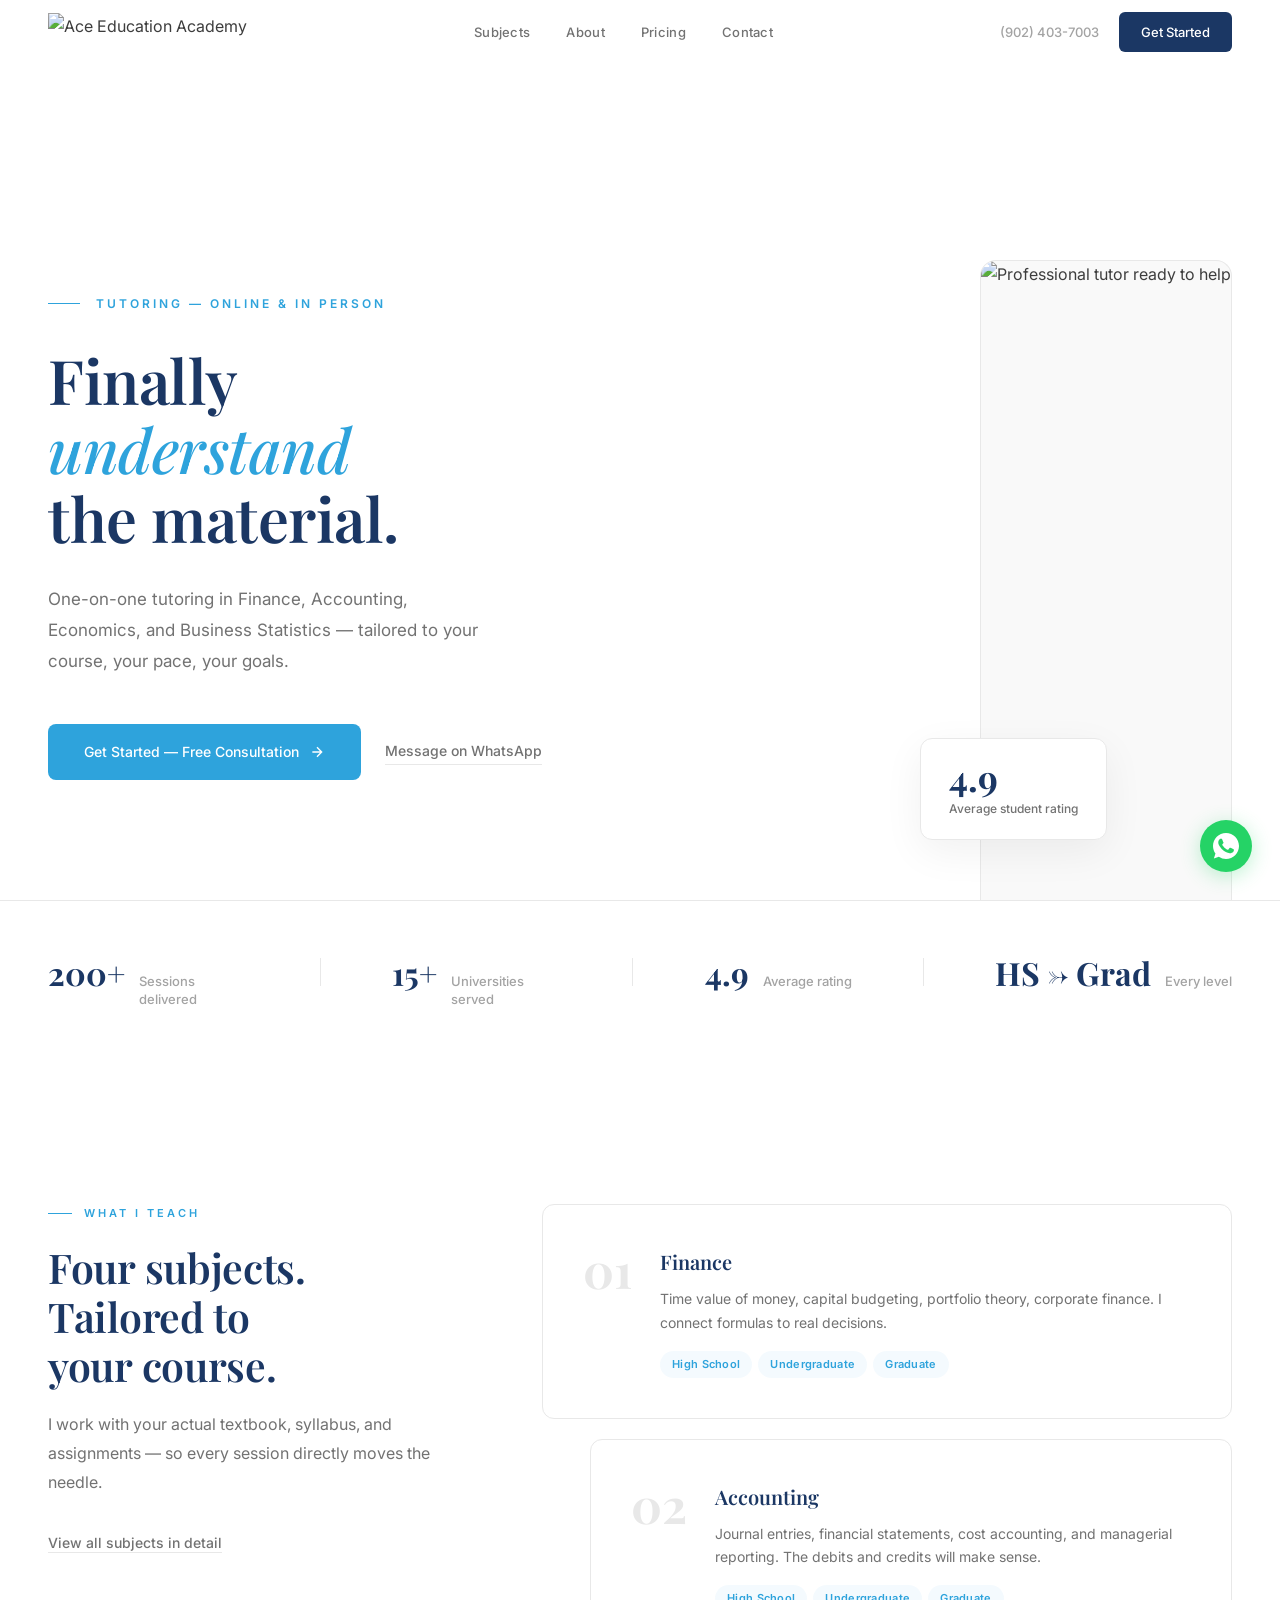
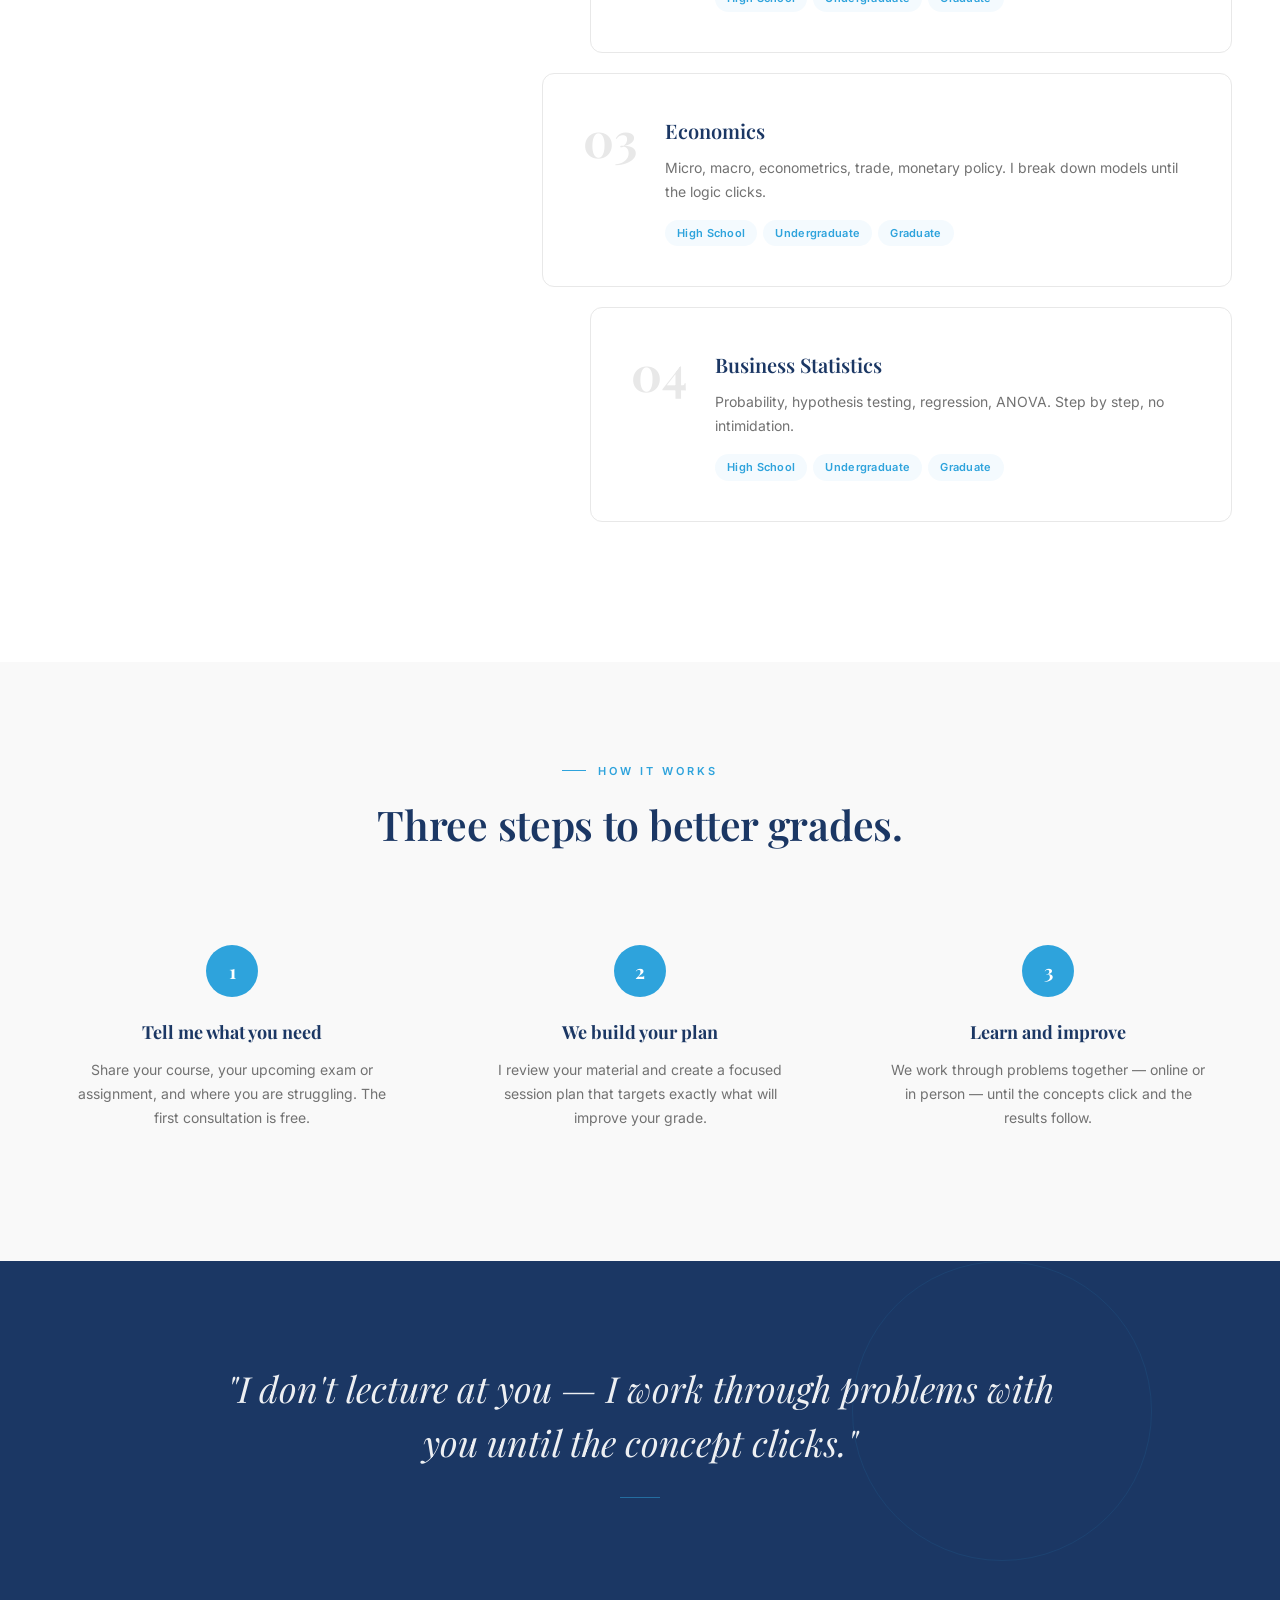
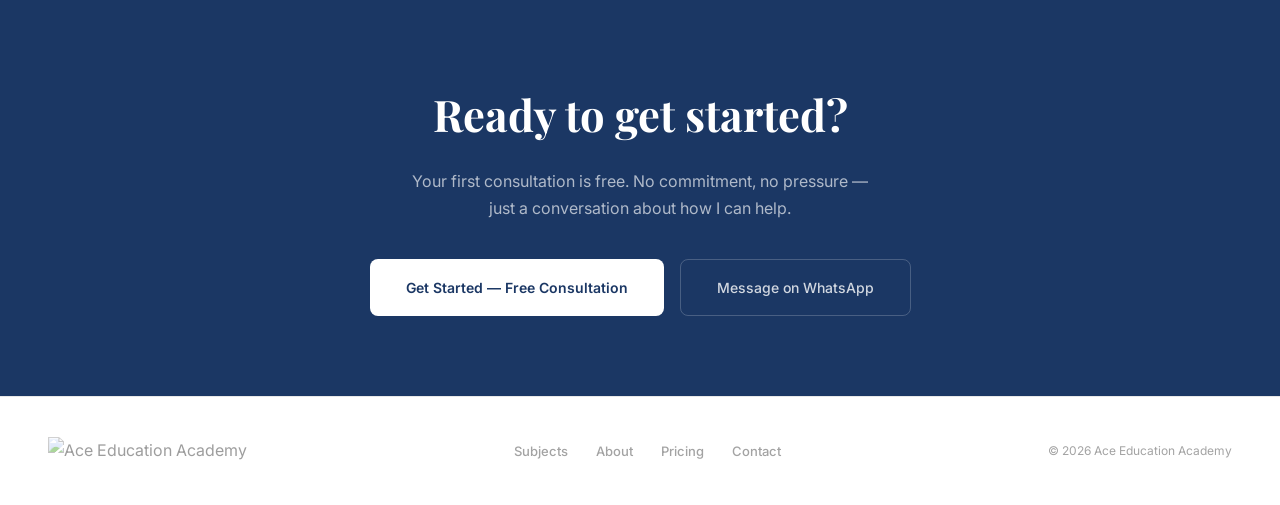
==== index.html @ 37a4eb65 "Create index.html" ====
<!DOCTYPE html>
<html lang="en">
<head>
    <meta charset="UTF-8">
    <meta name="viewport" content="width=device-width, initial-scale=1.0">
    <title>Ace Education Academy — Personalized Tutoring in Finance, Accounting, Economics &amp; Statistics</title>
    <meta name="description" content="One-on-one tutoring in Finance, Accounting, Economics, and Business Statistics. High school to graduate level. Online or in person. Flexible scheduling, real results.">
    <link rel="preconnect" href="https://fonts.googleapis.com">
    <link rel="preconnect" href="https://fonts.gstatic.com" crossorigin>
    <link href="https://fonts.googleapis.com/css2?family=Playfair+Display:ital,wght@0,400;0,500;0,600;0,700;1,400;1,500&family=Inter:opsz,wght@14..32,300;14..32,400;14..32,500;14..32,600&display=swap" rel="stylesheet">
    <link rel="stylesheet" href="style.css">
</head>
<body>

<!-- NAV -->
<nav class="nav" id="nav">
    <div class="nav-in">
        <a href="index.html"><img src="https://res.cloudinary.com/dsh3tzujw/image/upload/v1774471866/WhatsApp_Image_2026-03-25_at_9.10.03_PM_xwjxak.png" alt="Ace Education Academy" class="nav-logo"></a>
        <ul class="nav-mid">
            <li><a href="subjects.html">Subjects</a></li>
            <li><a href="about.html">About</a></li>
            <li><a href="pricing.html">Pricing</a></li>
            <li><a href="contact.html">Contact</a></li>
        </ul>
        <div class="nav-r">
            <a href="tel:+19024037003" class="nav-tel">(902) 403-7003</a>
            <a href="pricing.html#booking" class="nav-btn">Get Started</a>
            <button class="ham" id="ham" aria-label="Menu"><span></span><span></span><span></span></button>
        </div>
    </div>
    <div class="mob" id="mob">
        <a href="subjects.html" onclick="cm()">Subjects</a>
        <a href="about.html" onclick="cm()">About</a>
        <a href="pricing.html" onclick="cm()">Pricing</a>
        <a href="contact.html" onclick="cm()">Contact</a>
        <a href="pricing.html#booking" onclick="cm()">Get Started — Free Consultation</a>
    </div>
</nav>

<!-- HERO -->
<section class="hero">
    <div class="hero-content">
        <div class="hero-label rv">Tutoring — Online &amp; In Person</div>
        <h1 class="rv rv-d1">Finally<br><em>understand</em><br>the material.</h1>
        <p class="hero-body rv rv-d2">One-on-one tutoring in Finance, Accounting, Economics, and Business Statistics — tailored to your course, your pace, your goals.</p>
        <div class="hero-actions rv rv-d3">
            <a href="pricing.html#booking" class="cta">
                Get Started — Free Consultation
                <svg viewBox="0 0 24 24" fill="none" stroke="currentColor" stroke-width="2"><path d="M5 12h14M12 5l7 7-7 7"/></svg>
            </a>
            <a href="https://wa.me/19024037003?text=Hi%2C%20I%27m%20interested%20in%20tutoring." target="_blank" rel="noopener" class="link-subtle">Message on WhatsApp</a>
        </div>
    </div>
    <div class="hero-photo rv rv-d2">
        <img src="https://images.pexels.com/photos/3769021/pexels-photo-3769021.jpeg?auto=compress&cs=tinysrgb&w=1200" alt="Professional tutor ready to help" class="hero-img">
        <div class="hero-float">
            <div class="hero-float-num">4.9</div>
            <div class="hero-float-text">Average student rating</div>
        </div>
    </div>
</section>

<!-- TRUST -->
<div class="trust">
    <div class="trust-item rv"><div class="trust-n">200+</div><div class="trust-t">Sessions delivered</div></div>
    <div class="trust-div"></div>
    <div class="trust-item rv rv-d1"><div class="trust-n">15+</div><div class="trust-t">Universities served</div></div>
    <div class="trust-div"></div>
    <div class="trust-item rv rv-d2"><div class="trust-n">4.9</div><div class="trust-t">Average rating</div></div>
    <div class="trust-div"></div>
    <div class="trust-item rv rv-d3"><div class="trust-n">HS → Grad</div><div class="trust-t">Every level</div></div>
</div>

<!-- SUBJECTS OVERVIEW -->
<section class="subjects-home" id="subjects">
    <div class="subjects-intro">
        <div class="section-label rv">What I Teach</div>
        <h2 class="section-heading rv rv-d1">Four subjects.<br>Tailored to<br>your course.</h2>
        <p class="section-body rv rv-d2">I work with your actual textbook, syllabus, and assignments — so every session directly moves the needle.</p>
        <div style="margin-top:32px" class="rv rv-d3">
            <a href="subjects.html" class="link-subtle">View all subjects in detail</a>
        </div>
    </div>
    <div class="subjects-cards">
        <div class="scard rv">
            <div class="scard-num">01</div>
            <div>
                <h3>Finance</h3>
                <p>Time value of money, capital budgeting, portfolio theory, corporate finance. I connect formulas to real decisions.</p>
                <div class="tags"><span class="tag">High School</span><span class="tag">Undergraduate</span><span class="tag">Graduate</span></div>
            </div>
        </div>
        <div class="scard rv">
            <div class="scard-num">02</div>
            <div>
                <h3>Accounting</h3>
                <p>Journal entries, financial statements, cost accounting, and managerial reporting. The debits and credits will make sense.</p>
                <div class="tags"><span class="tag">High School</span><span class="tag">Undergraduate</span><span class="tag">Graduate</span></div>
            </div>
        </div>
        <div class="scard rv">
            <div class="scard-num">03</div>
            <div>
                <h3>Economics</h3>
                <p>Micro, macro, econometrics, trade, monetary policy. I break down models until the logic clicks.</p>
                <div class="tags"><span class="tag">High School</span><span class="tag">Undergraduate</span><span class="tag">Graduate</span></div>
            </div>
        </div>
        <div class="scard rv">
            <div class="scard-num">04</div>
            <div>
                <h3>Business Statistics</h3>
                <p>Probability, hypothesis testing, regression, ANOVA. Step by step, no intimidation.</p>
                <div class="tags"><span class="tag">High School</span><span class="tag">Undergraduate</span><span class="tag">Graduate</span></div>
            </div>
        </div>
    </div>
</section>

<!-- HOW IT WORKS -->
<section class="how-it-works">
    <div class="how-inner">
        <div class="how-head">
            <div class="section-label rv" style="justify-content:center">How It Works</div>
            <h2 class="section-heading rv rv-d1" style="text-align:center">Three steps to better grades.</h2>
        </div>
        <div class="steps">
            <div class="step rv">
                <div class="step-num">1</div>
                <h3>Tell me what you need</h3>
                <p>Share your course, your upcoming exam or assignment, and where you are struggling. The first consultation is free.</p>
            </div>
            <div class="step rv rv-d1">
                <div class="step-num">2</div>
                <h3>We build your plan</h3>
                <p>I review your material and create a focused session plan that targets exactly what will improve your grade.</p>
            </div>
            <div class="step rv rv-d2">
                <div class="step-num">3</div>
                <h3>Learn and improve</h3>
                <p>We work through problems together — online or in person — until the concepts click and the results follow.</p>
            </div>
        </div>
    </div>
</section>

<!-- INTERLUDE -->
<section class="interlude">
    <div class="interlude-in rv">
        <blockquote>"I don't lecture at you — I work through problems with you until the concept clicks."</blockquote>
        <div class="interlude-line"></div>
    </div>
</section>

<!-- CTA BAND -->
<section class="cta-band">
    <h2>Ready to get started?</h2>
    <p>Your first consultation is free. No commitment, no pressure — just a conversation about how I can help.</p>
    <div class="cta-band-actions">
        <a href="pricing.html#booking" class="cta-white">Get Started — Free Consultation</a>
        <a href="https://wa.me/19024037003?text=Hi%2C%20I%27m%20interested%20in%20tutoring." target="_blank" rel="noopener" class="cta-ghost">Message on WhatsApp</a>
    </div>
</section>

<!-- FOOTER -->
<footer class="foot">
    <div class="foot-in">
        <a href="index.html"><img src="https://res.cloudinary.com/dsh3tzujw/image/upload/v1774471866/WhatsApp_Image_2026-03-25_at_9.10.03_PM_xwjxak.png" alt="Ace Education Academy" class="foot-logo"></a>
        <nav class="foot-nav">
            <a href="subjects.html">Subjects</a>
            <a href="about.html">About</a>
            <a href="pricing.html">Pricing</a>
            <a href="contact.html">Contact</a>
        </nav>
        <div class="foot-c">&copy; 2026 Ace Education Academy</div>
    </div>
</footer>

<!-- WA FLOAT -->
<a href="https://wa.me/19024037003?text=Hi%2C%20I%27m%20interested%20in%20tutoring." target="_blank" rel="noopener" class="wa" aria-label="WhatsApp"><svg viewBox="0 0 32 32"><path d="M16.004 0h-.008C7.174 0 0 7.176 0 16c0 3.5 1.128 6.744 3.046 9.378L1.054 31.29l6.118-1.958A15.924 15.924 0 0 0 16.004 32C24.826 32 32 24.822 32 16S24.826 0 16.004 0zm9.312 22.594c-.39 1.1-1.932 2.014-3.168 2.28-.846.18-1.95.324-5.67-1.218-4.762-1.974-7.828-6.81-8.066-7.126-.228-.316-1.924-2.562-1.924-4.888s1.218-3.468 1.65-3.942c.432-.474.944-.592 1.258-.592.314 0 .63.002.904.016.29.014.68-.11 1.064.812.39.944 1.336 3.27 1.454 3.506.118.236.196.512.04.828-.158.316-.236.512-.472.79-.236.276-.496.616-.708.826-.236.236-.482.492-.208.966.276.474 1.226 2.022 2.632 3.276 1.81 1.614 3.336 2.114 3.81 2.35.474.236.75.196 1.026-.118.276-.316 1.18-1.374 1.494-1.848.314-.474.63-.394 1.064-.236.432.158 2.758 1.3 3.232 1.536.474.236.788.354.906.552.118.196.118 1.148-.272 2.25z"/></svg></a>

<script>
const nav=document.getElementById('nav');
window.addEventListener('scroll',()=>nav.classList.toggle('scrolled',window.scrollY>20));
const ham=document.getElementById('ham'),mob=document.getElementById('mob');
ham.addEventListener('click',()=>mob.classList.toggle('open'));
function cm(){mob.classList.remove('open')}
const obs=new IntersectionObserver(e=>{e.forEach(x=>{if(x.isIntersecting){x.target.classList.add('vis');obs.unobserve(x.target)}})},{threshold:.12,rootMargin:'0px 0px -32px 0px'});
document.querySelectorAll('.rv').forEach(el=>obs.observe(el));
</script>
</body>
</html>
---- style.css ----
/* ==========================================================================
   ACE EDUCATION ACADEMY — Shared Stylesheet
   ========================================================================== */

/* ---- VARIABLES ---- */
:root {
    --navy: #1B3764;
    --blue: #2EA3DC;
    --blue-hover: #2590C5;
    --blue-10: rgba(46, 163, 220, .1);
    --blue-05: rgba(46, 163, 220, .05);
    --ink: #1a1a1a;
    --text: #3d3d3d;
    --muted: #727272;
    --faint: #a3a3a3;
    --line: #e8e8e8;
    --sand: #f9f9f9;
    --white: #ffffff;
    --serif: 'Playfair Display', Georgia, serif;
    --sans: 'Inter', -apple-system, BlinkMacSystemFont, sans-serif;
    --ease: cubic-bezier(.22, .61, .36, 1);
    --radius: 12px;
}

/* ---- RESET ---- */
*, *::before, *::after { margin: 0; padding: 0; box-sizing: border-box; }
html { scroll-behavior: smooth; -webkit-font-smoothing: antialiased; }
body {
    font-family: var(--sans);
    font-size: 16px;
    line-height: 1.7;
    color: var(--text);
    background: var(--white);
    overflow-x: hidden;
}
img { max-width: 100%; display: block; }
a { color: inherit; text-decoration: none; }
ul, ol { list-style: none; }

/* ---- REVEAL ANIMATION ---- */
.rv { opacity: 0; transform: translateY(28px); transition: opacity .8s var(--ease), transform .8s var(--ease); }
.rv.vis { opacity: 1; transform: none; }
.rv-d1 { transition-delay: .12s; }
.rv-d2 { transition-delay: .24s; }
.rv-d3 { transition-delay: .36s; }

/* ---- SHARED TYPOGRAPHY ---- */
.section-label {
    font-size: 11px;
    font-weight: 600;
    letter-spacing: 3px;
    text-transform: uppercase;
    color: var(--blue);
    margin-bottom: 20px;
    display: flex;
    align-items: center;
    gap: 12px;
}
.section-label::before {
    content: '';
    width: 24px;
    height: 1px;
    background: var(--blue);
}
.section-heading {
    font-family: var(--serif);
    font-size: clamp(28px, 3.2vw, 44px);
    font-weight: 600;
    line-height: 1.2;
    color: var(--navy);
    margin-bottom: 20px;
    letter-spacing: -.3px;
}
.section-body {
    font-size: 16px;
    color: var(--muted);
    line-height: 1.8;
}
.container {
    max-width: 1320px;
    margin: 0 auto;
    padding: 0 48px;
}

/* ---- BUTTONS ---- */
.cta {
    display: inline-flex;
    align-items: center;
    gap: 10px;
    padding: 16px 36px;
    background: var(--blue);
    color: #fff;
    font-size: 14px;
    font-weight: 500;
    font-family: var(--sans);
    border-radius: 8px;
    border: none;
    cursor: pointer;
    transition: background .2s, transform .15s;
}
.cta:hover { background: var(--blue-hover); transform: translateY(-1px); }
.cta svg { width: 16px; height: 16px; transition: transform .2s; }
.cta:hover svg { transform: translateX(3px); }

.cta-outline {
    display: inline-flex;
    align-items: center;
    gap: 10px;
    padding: 16px 36px;
    background: transparent;
    color: var(--navy);
    font-size: 14px;
    font-weight: 500;
    font-family: var(--sans);
    border-radius: 8px;
    border: 1.5px solid var(--navy);
    cursor: pointer;
    transition: background .2s, color .2s;
}
.cta-outline:hover { background: var(--navy); color: #fff; }

.link-subtle {
    font-size: 14px;
    font-weight: 500;
    color: var(--muted);
    position: relative;
    padding-bottom: 2px;
}
.link-subtle::after {
    content: '';
    position: absolute;
    bottom: 0;
    left: 0;
    width: 100%;
    height: 1px;
    background: var(--line);
    transition: background .2s;
}
.link-subtle:hover { color: var(--navy); }
.link-subtle:hover::after { background: var(--navy); }

/* ==========================================================================
   NAVIGATION
   ========================================================================== */
.nav {
    position: fixed;
    top: 0;
    left: 0;
    right: 0;
    z-index: 100;
    background: rgba(255, 255, 255, .95);
    backdrop-filter: blur(20px);
    -webkit-backdrop-filter: blur(20px);
    transition: box-shadow .3s;
}
.nav.scrolled { box-shadow: 0 1px 0 var(--line); }
.nav-in {
    max-width: 1320px;
    margin: 0 auto;
    padding: 0 48px;
    display: flex;
    align-items: center;
    justify-content: space-between;
    height: 64px;
}
.nav-logo { height: 38px; width: auto; }
.nav-mid { display: flex; gap: 36px; list-style: none; }
.nav-mid a {
    font-size: 13px;
    font-weight: 500;
    color: var(--muted);
    letter-spacing: .3px;
    transition: color .2s;
}
.nav-mid a:hover, .nav-mid a.active { color: var(--ink); }
.nav-r { display: flex; align-items: center; gap: 20px; }
.nav-tel { font-size: 13px; color: var(--faint); font-weight: 500; }
.nav-tel:hover { color: var(--text); }
.nav-btn {
    font-size: 13px;
    font-weight: 500;
    padding: 9px 22px;
    background: var(--navy);
    color: #fff;
    border-radius: 6px;
    transition: background .2s;
}
.nav-btn:hover { background: #142B4F; }
.ham { display: none; cursor: pointer; padding: 4px; background: none; border: none; }
.ham span {
    display: block;
    width: 20px;
    height: 1.5px;
    background: var(--navy);
    margin: 5px 0;
    transition: .3s;
}
.mob {
    display: none;
    position: fixed;
    top: 64px;
    left: 0;
    right: 0;
    background: var(--white);
    padding: 28px 48px;
    border-bottom: 1px solid var(--line);
    z-index: 99;
}
.mob.open { display: block; }
.mob a {
    display: block;
    padding: 14px 0;
    font-size: 15px;
    font-weight: 500;
    color: var(--muted);
    border-bottom: 1px solid var(--line);
}
.mob a:last-child { border: none; }

/* ==========================================================================
   HERO (index.html)
   ========================================================================== */
.hero {
    max-width: 1320px;
    margin: 0 auto;
    padding: 80px 48px 0;
    display: grid;
    grid-template-columns: 1fr minmax(0, 520px);
    gap: 0;
    align-items: end;
    min-height: 100vh;
    position: relative;
}
.hero-content {
    padding: 0 80px 120px 0;
    position: relative;
    z-index: 2;
}
.hero-label {
    font-size: 12px;
    font-weight: 600;
    letter-spacing: 3px;
    text-transform: uppercase;
    color: var(--blue);
    margin-bottom: 32px;
    display: flex;
    align-items: center;
    gap: 16px;
}
.hero-label::before { content: ''; width: 32px; height: 1px; background: var(--blue); }
.hero h1 {
    font-family: var(--serif);
    font-size: clamp(38px, 4.8vw, 64px);
    font-weight: 600;
    line-height: 1.12;
    color: var(--navy);
    margin-bottom: 32px;
    letter-spacing: -.5px;
}
.hero h1 em { font-style: italic; color: var(--blue); font-weight: 500; }
.hero-body {
    font-size: 17px;
    line-height: 1.8;
    color: var(--muted);
    max-width: 440px;
    margin-bottom: 48px;
}
.hero-actions { display: flex; align-items: center; gap: 24px; flex-wrap: wrap; }
.hero-photo { justify-self: end; align-self: end; position: relative; }
.hero-img {
    width: 100%;
    max-width: 520px;
    height: 640px;
    border-radius: 16px 16px 0 0;
    object-fit: cover;
    object-position: center top;
    background: var(--sand);
    border: 1px solid var(--line);
    border-bottom: none;
}
.hero-float {
    position: absolute;
    bottom: 60px;
    left: -60px;
    background: var(--white);
    border: 1px solid var(--line);
    border-radius: 12px;
    padding: 20px 28px;
    box-shadow: 0 12px 40px rgba(0, 0, 0, .06);
    z-index: 3;
}
.hero-float-num {
    font-family: var(--serif);
    font-size: 36px;
    font-weight: 700;
    color: var(--navy);
    line-height: 1;
}
.hero-float-text { font-size: 12px; color: var(--muted); font-weight: 500; margin-top: 4px; }

/* ---- TRUST BAND ---- */
.trust {
    max-width: 1320px;
    margin: 0 auto;
    padding: 56px 48px;
    border-top: 1px solid var(--line);
    display: flex;
    justify-content: space-between;
    align-items: baseline;
    flex-wrap: wrap;
    gap: 24px;
}
.trust-item { display: flex; align-items: baseline; gap: 14px; }
.trust-n { font-family: var(--serif); font-size: 32px; font-weight: 700; color: var(--navy); line-height: 1; }
.trust-t { font-size: 13px; color: var(--faint); font-weight: 500; max-width: 110px; line-height: 1.4; }
.trust-div { width: 1px; height: 28px; background: var(--line); }

/* ==========================================================================
   SUBJECT CARDS (used on index + subjects page)
   ========================================================================== */
.scard {
    padding: 40px;
    background: var(--white);
    border: 1px solid var(--line);
    border-radius: var(--radius);
    display: grid;
    grid-template-columns: auto 1fr;
    gap: 28px;
    align-items: start;
    transition: border-color .3s, box-shadow .3s;
}
.scard:hover { border-color: var(--blue); box-shadow: 0 8px 32px rgba(46, 163, 220, .08); }
.scard-num {
    font-family: var(--serif);
    font-size: 48px;
    font-weight: 700;
    color: var(--line);
    line-height: 1;
    transition: color .3s;
}
.scard:hover .scard-num { color: var(--blue-10); }
.scard h3 { font-family: var(--serif); font-size: 20px; font-weight: 600; color: var(--navy); margin-bottom: 8px; }
.scard p { font-size: 14px; color: var(--muted); line-height: 1.7; margin-bottom: 16px; }
.tags { display: flex; flex-wrap: wrap; gap: 6px; }
.tag {
    font-size: 11px;
    font-weight: 600;
    padding: 4px 12px;
    border-radius: 20px;
    background: var(--blue-05);
    color: var(--blue);
    letter-spacing: .3px;
}

/* ---- SUBJECTS GRID (index) ---- */
.subjects-home {
    max-width: 1320px;
    margin: 0 auto;
    padding: 140px 48px;
    display: grid;
    grid-template-columns: .6fr 1fr;
    gap: 80px;
    align-items: start;
}
.subjects-intro { position: sticky; top: 120px; }
.subjects-cards { display: flex; flex-direction: column; gap: 20px; }
.subjects-cards .scard:nth-child(even) { margin-left: 48px; }

/* ---- SUBJECTS PAGE GRID ---- */
.subjects-page {
    max-width: 1320px;
    margin: 0 auto;
    padding: 140px 48px 100px;
}
.subjects-page-head { margin-bottom: 64px; max-width: 600px; }
.subjects-page-grid {
    display: grid;
    grid-template-columns: 1fr 1fr;
    gap: 24px;
}
.scard-full { grid-template-columns: 1fr; }
.scard-full .scard-num { font-size: 60px; margin-bottom: 12px; }
.scard-full .scard-desc { font-size: 15px; line-height: 1.8; margin-bottom: 20px; }
.scard-full .scard-topics {
    margin-top: 16px;
    padding-top: 16px;
    border-top: 1px solid var(--line);
}
.scard-full .scard-topics h4 {
    font-size: 12px;
    font-weight: 600;
    letter-spacing: 1px;
    text-transform: uppercase;
    color: var(--faint);
    margin-bottom: 10px;
}
.scard-full .scard-topics p {
    font-size: 13px;
    color: var(--muted);
    line-height: 1.8;
    margin-bottom: 0;
}

/* ==========================================================================
   HOW IT WORKS (index.html)
   ========================================================================== */
.how-it-works {
    background: var(--sand);
    padding: 100px 0;
}
.how-inner {
    max-width: 1320px;
    margin: 0 auto;
    padding: 0 48px;
}
.how-head { margin-bottom: 64px; text-align: center; }
.steps {
    display: grid;
    grid-template-columns: repeat(3, 1fr);
    gap: 40px;
}
.step { text-align: center; padding: 32px 24px; }
.step-num {
    display: inline-flex;
    align-items: center;
    justify-content: center;
    width: 52px;
    height: 52px;
    background: var(--blue);
    color: var(--white);
    font-family: var(--serif);
    font-size: 1.2rem;
    font-weight: 700;
    border-radius: 50%;
    margin-bottom: 20px;
}
.step h3 { font-family: var(--serif); font-size: 18px; color: var(--navy); margin-bottom: 10px; }
.step p { font-size: 14px; color: var(--muted); line-height: 1.7; }

/* ==========================================================================
   INTERLUDE
   ========================================================================== */
.interlude {
    background: var(--navy);
    padding: 100px 48px;
    position: relative;
    overflow: hidden;
}
.interlude::before {
    content: '';
    position: absolute;
    top: 0;
    right: 10%;
    width: 300px;
    height: 300px;
    border: 1px solid rgba(46, 163, 220, .1);
    border-radius: 50%;
    pointer-events: none;
}
.interlude-in { max-width: 880px; margin: 0 auto; text-align: center; }
.interlude blockquote {
    font-family: var(--serif);
    font-size: clamp(22px, 3vw, 36px);
    font-weight: 400;
    font-style: italic;
    color: #fff;
    line-height: 1.5;
    opacity: .92;
}
.interlude-line { width: 40px; height: 1px; background: var(--blue); margin: 28px auto 0; opacity: .5; }

/* ==========================================================================
   CTA BAND
   ========================================================================== */
.cta-band {
    background: var(--navy);
    padding: 80px 48px;
    text-align: center;
}
.cta-band h2 {
    font-family: var(--serif);
    font-size: clamp(28px, 3.4vw, 44px);
    color: #fff;
    margin-bottom: 16px;
}
.cta-band p {
    font-size: 16px;
    color: rgba(255, 255, 255, .65);
    margin-bottom: 36px;
    max-width: 480px;
    margin-left: auto;
    margin-right: auto;
}
.cta-band-actions { display: flex; gap: 16px; justify-content: center; flex-wrap: wrap; }
.cta-white {
    display: inline-flex;
    align-items: center;
    gap: 10px;
    padding: 16px 36px;
    background: var(--white);
    color: var(--navy);
    font-size: 14px;
    font-weight: 600;
    font-family: var(--sans);
    border-radius: 8px;
    transition: background .2s;
}
.cta-white:hover { background: #f0f0f0; }
.cta-ghost {
    display: inline-flex;
    align-items: center;
    gap: 10px;
    padding: 16px 36px;
    background: transparent;
    color: rgba(255, 255, 255, .8);
    font-size: 14px;
    font-weight: 500;
    font-family: var(--sans);
    border-radius: 8px;
    border: 1px solid rgba(255, 255, 255, .2);
    transition: border-color .2s, color .2s;
}
.cta-ghost:hover { border-color: rgba(255, 255, 255, .5); color: #fff; }

/* ==========================================================================
   ABOUT PAGE
   ========================================================================== */
.about-page {
    max-width: 1320px;
    margin: 0 auto;
    padding: 140px 48px 100px;
    display: grid;
    grid-template-columns: 1.15fr 1fr;
    gap: 80px;
    align-items: start;
}
.about-media { position: relative; }
.about-img {
    width: 100%;
    height: 580px;
    background: var(--sand);
    border: 1px solid var(--line);
    border-radius: var(--radius);
    object-fit: cover;
    position: relative;
    z-index: 2;
}
.about-accent {
    position: absolute;
    bottom: -24px;
    right: -24px;
    width: 180px;
    height: 200px;
    background: var(--blue-05);
    border: 1px solid rgba(46, 163, 220, .12);
    border-radius: 10px;
    z-index: 1;
}
.about-text {
    font-size: 16px;
    color: var(--muted);
    line-height: 1.85;
    margin-bottom: 20px;
}
.about-grid {
    margin-top: 40px;
    display: grid;
    grid-template-columns: 1fr 1fr;
    gap: 14px;
}
.about-hl {
    padding: 20px 22px;
    background: var(--sand);
    border-radius: 8px;
}
.about-hl h4 { font-size: 14px; font-weight: 600; color: var(--navy); margin-bottom: 3px; }
.about-hl p { font-size: 13px; color: var(--muted); line-height: 1.6; }

/* ==========================================================================
   PRICING PAGE
   ========================================================================== */
.pricing-page {
    padding: 140px 48px 100px;
    background: var(--sand);
}
.pricing-in { max-width: 940px; margin: 0 auto; }
.pricing-top {
    display: grid;
    grid-template-columns: 1fr 1fr;
    gap: 60px;
    align-items: end;
    margin-bottom: 64px;
}
.pricing-note { font-size: 15px; color: var(--muted); line-height: 1.75; }
.price-row {
    display: grid;
    grid-template-columns: 1.2fr .7fr 1.8fr;
    gap: 24px;
    padding: 36px 0;
    border-bottom: 1px solid var(--line);
    align-items: baseline;
}
.price-row:first-child { border-top: 2px solid var(--navy); }
.price-name { font-family: var(--serif); font-size: 22px; font-weight: 600; color: var(--navy); }
.price-name small { display: block; font-family: var(--sans); font-size: 13px; font-weight: 400; color: var(--faint); margin-top: 3px; }
.price-amt { font-family: var(--serif); font-size: 34px; font-weight: 700; color: var(--ink); }
.price-amt span { font-size: 14px; font-weight: 400; color: var(--faint); font-family: var(--sans); }
.price-desc { font-size: 14px; color: var(--muted); line-height: 1.7; }
.ref-bar {
    margin-top: 48px;
    padding: 24px 32px;
    background: var(--white);
    border: 1px solid var(--line);
    border-radius: 10px;
    display: flex;
    align-items: center;
    gap: 20px;
}
.ref-icon {
    width: 40px;
    height: 40px;
    background: var(--blue-05);
    border-radius: 50%;
    display: flex;
    align-items: center;
    justify-content: center;
    flex-shrink: 0;
}
.ref-icon svg { width: 18px; height: 18px; color: var(--blue); }
.ref-bar p { font-size: 14px; color: var(--muted); line-height: 1.65; }
.ref-bar strong { color: var(--navy); }

/* ---- BOOKING ---- */
.booking-section { padding: 100px 48px 0; background: var(--white); }
.booking-in { max-width: 1320px; margin: 0 auto; }
.booking-top {
    display: grid;
    grid-template-columns: 1fr 1fr;
    gap: 60px;
    align-items: end;
    margin-bottom: 48px;
}
.booking-strip {
    display: flex;
    gap: 40px;
    flex-wrap: wrap;
    padding: 24px 0;
    border-top: 1px solid var(--line);
    border-bottom: 1px solid var(--line);
    margin-bottom: 40px;
}
.bs-label { font-size: 11px; font-weight: 600; letter-spacing: 1.5px; text-transform: uppercase; color: var(--faint); margin-bottom: 3px; }
.bs-val { font-size: 14px; color: var(--ink); font-weight: 500; }
.booking-cal {
    background: var(--sand);
    border: 1px solid var(--line);
    border-radius: 14px 14px 0 0;
    min-height: 650px;
    overflow: hidden;
}
.cal-ph {
    display: flex;
    flex-direction: column;
    align-items: center;
    justify-content: center;
    height: 650px;
    text-align: center;
    padding: 40px;
}
.cal-ph-ic {
    width: 56px;
    height: 56px;
    background: var(--blue-05);
    border-radius: 50%;
    display: flex;
    align-items: center;
    justify-content: center;
    margin-bottom: 20px;
}
.cal-ph-ic svg { width: 24px; height: 24px; color: var(--blue); }
.cal-ph h4 { font-family: var(--serif); font-size: 20px; color: var(--navy); margin-bottom: 8px; }
.cal-ph p { font-size: 14px; color: var(--faint); max-width: 300px; margin-bottom: 24px; }

/* ==========================================================================
   TESTIMONIALS (used on index + pricing page)
   ========================================================================== */
.testi-section { max-width: 1320px; margin: 0 auto; padding: 140px 48px; }
.testi-head { margin-bottom: 64px; }
.testi-big {
    padding: 64px 72px;
    background: var(--sand);
    border: 1px solid var(--line);
    border-radius: 14px;
    margin-bottom: 24px;
    position: relative;
    overflow: hidden;
}
.testi-big::before {
    content: '\201C';
    font-family: var(--serif);
    font-size: 180px;
    line-height: 1;
    color: var(--blue);
    opacity: .06;
    position: absolute;
    top: 0;
    left: 48px;
    pointer-events: none;
}
.testi-big blockquote {
    font-family: var(--serif);
    font-size: clamp(20px, 2.6vw, 30px);
    font-weight: 400;
    font-style: italic;
    color: var(--navy);
    line-height: 1.55;
    position: relative;
    z-index: 2;
}
.testi-auth { margin-top: 28px; }
.testi-name { font-size: 14px; font-weight: 600; color: var(--ink); }
.testi-det { font-size: 13px; color: var(--faint); margin-top: 2px; }
.testi-row { display: grid; grid-template-columns: 1fr 1fr; gap: 24px; }
.testi-sm {
    padding: 36px 32px;
    background: var(--white);
    border: 1px solid var(--line);
    border-radius: var(--radius);
}
.testi-sm blockquote {
    font-size: 15px;
    font-style: italic;
    color: var(--muted);
    line-height: 1.75;
    margin-bottom: 20px;
}

/* ==========================================================================
   CONTACT PAGE
   ========================================================================== */
.contact-page {
    max-width: 1320px;
    margin: 0 auto;
    padding: 140px 48px 100px;
}
.contact-page-head { margin-bottom: 64px; max-width: 600px; }
.contact-grid {
    display: grid;
    grid-template-columns: repeat(4, 1fr);
    gap: 20px;
    margin-bottom: 80px;
}
.contact-card {
    padding: 36px 28px;
    background: var(--sand);
    border: 1px solid var(--line);
    border-radius: var(--radius);
    text-align: center;
    transition: border-color .3s;
}
.contact-card:hover { border-color: var(--blue); }
.contact-card svg {
    width: 24px;
    height: 24px;
    color: var(--blue);
    margin: 0 auto 16px;
}
.contact-card h4 { font-size: 14px; font-weight: 600; color: var(--navy); margin-bottom: 6px; }
.contact-card p { font-size: 13px; color: var(--muted); line-height: 1.6; }
.contact-card a { color: var(--blue); font-weight: 500; }

/* FAQ */
.faq { max-width: 760px; }
.faq-item {
    padding: 28px 0;
    border-bottom: 1px solid var(--line);
}
.faq-item:first-child { border-top: 2px solid var(--navy); }
.faq-q {
    font-family: var(--serif);
    font-size: 18px;
    font-weight: 600;
    color: var(--navy);
    margin-bottom: 10px;
    cursor: pointer;
}
.faq-a { font-size: 14px; color: var(--muted); line-height: 1.75; }

/* ---- CONTACT INLINE (footer section) ---- */
.contact-inline {
    max-width: 1320px;
    margin: 0 auto;
    padding: 80px 48px;
    display: flex;
    justify-content: space-between;
    align-items: center;
    flex-wrap: wrap;
    gap: 24px;
}
.contact-inline h2 { font-family: var(--serif); font-size: 24px; font-weight: 600; color: var(--navy); }
.contact-pills { display: flex; gap: 10px; flex-wrap: wrap; }
.pill {
    display: inline-flex;
    align-items: center;
    gap: 8px;
    padding: 11px 22px;
    border: 1px solid var(--line);
    border-radius: 40px;
    font-size: 13px;
    font-weight: 500;
    color: var(--muted);
    background: var(--white);
    transition: border-color .2s, color .2s;
}
.pill:hover { border-color: var(--blue); color: var(--navy); }
.pill svg { width: 15px; height: 15px; flex-shrink: 0; }

/* ==========================================================================
   PAGE HEADER (for inner pages)
   ========================================================================== */
.page-header {
    padding: 140px 48px 60px;
    max-width: 1320px;
    margin: 0 auto;
}
.page-header-bg {
    background: var(--sand);
    border-bottom: 1px solid var(--line);
}

/* ==========================================================================
   FOOTER
   ========================================================================== */
.foot { border-top: 1px solid var(--line); padding: 40px 48px; }
.foot-in {
    max-width: 1320px;
    margin: 0 auto;
    display: flex;
    justify-content: space-between;
    align-items: center;
    flex-wrap: wrap;
    gap: 16px;
}
.foot-logo { height: 28px; width: auto; opacity: .5; }
.foot-nav { display: flex; gap: 28px; }
.foot-nav a { font-size: 13px; color: var(--faint); font-weight: 500; transition: color .2s; }
.foot-nav a:hover { color: var(--text); }
.foot-c { font-size: 12px; color: var(--faint); }

/* ---- WHATSAPP FLOAT ---- */
.wa {
    position: fixed;
    bottom: 28px;
    right: 28px;
    width: 52px;
    height: 52px;
    background: #25D366;
    border-radius: 50%;
    display: flex;
    align-items: center;
    justify-content: center;
    box-shadow: 0 4px 20px rgba(37, 211, 102, .3);
    z-index: 90;
    transition: transform .2s;
}
.wa:hover { transform: scale(1.06); }
.wa svg { width: 26px; height: 26px; fill: #fff; }

/* ==========================================================================
   RESPONSIVE
   ========================================================================== */
@media (max-width: 1080px) {
    /* HERO — text first, image second on mobile */
    .hero {
        grid-template-columns: 1fr;
        min-height: auto;
        padding: 100px 32px 0;
    }
    .hero-content {
        order: 1;
        padding: 0 0 48px;
        text-align: center;
    }
    .hero-photo {
        order: 2;
    }
    .hero-label { justify-content: center; }
    .hero-body { margin: 0 auto 40px; }
    .hero-actions { justify-content: center; }
    .hero-img { max-width: 100%; height: 460px; border-radius: 12px; border: 1px solid var(--line); }
    .hero-float { position: relative; bottom: auto; left: auto; margin: -40px auto 0; text-align: center; }

    .subjects-home { grid-template-columns: 1fr; gap: 48px; }
    .subjects-intro { position: static; }
    .subjects-cards .scard:nth-child(even) { margin-left: 0; }

    .about-page { grid-template-columns: 1fr; gap: 48px; }
    .about-img { height: 400px; }
    .about-accent { display: none; }

    .subjects-page-grid { grid-template-columns: 1fr; }

    .pricing-top { grid-template-columns: 1fr; gap: 20px; }
    .price-row { grid-template-columns: 1fr; gap: 8px; }

    .testi-row { grid-template-columns: 1fr; }
    .testi-big { padding: 40px 32px; }

    .booking-top { grid-template-columns: 1fr; gap: 20px; }

    .steps { grid-template-columns: 1fr; gap: 24px; }
    .contact-grid { grid-template-columns: 1fr 1fr; }
}

@media (max-width: 768px) {
    .nav-mid { display: none; }
    .nav-tel { display: none; }
    .ham { display: block; }
    .nav-in, .foot-in { padding: 0 24px; }

    .hero, .subjects-home, .about-page, .testi-section, .contact-inline, .contact-page { padding-left: 24px; padding-right: 24px; }
    .pricing-page, .booking-section { padding-left: 24px; padding-right: 24px; }
    .how-inner { padding: 0 24px; }
    .interlude { padding-left: 24px; padding-right: 24px; }
    .cta-band { padding-left: 24px; padding-right: 24px; }
    .page-header { padding-left: 24px; padding-right: 24px; }

    .trust { padding: 40px 24px; flex-direction: column; gap: 20px; align-items: flex-start; }
    .trust-div { display: none; }

    .about-grid { grid-template-columns: 1fr; }
    .booking-strip { flex-direction: column; gap: 14px; }
    .contact-inline { flex-direction: column; align-items: flex-start; }
    .contact-grid { grid-template-columns: 1fr; }
    .foot { padding: 32px 24px; }
    .foot-in { flex-direction: column; align-items: flex-start; }
}

@media (max-width: 480px) {
    .hero-actions { flex-direction: column; align-items: stretch; }
    .hero-img { height: 340px; }
    .contact-pills { flex-direction: column; }
    .cta-band-actions { flex-direction: column; align-items: center; }
    .ref-bar { flex-direction: column; text-align: center; }
}
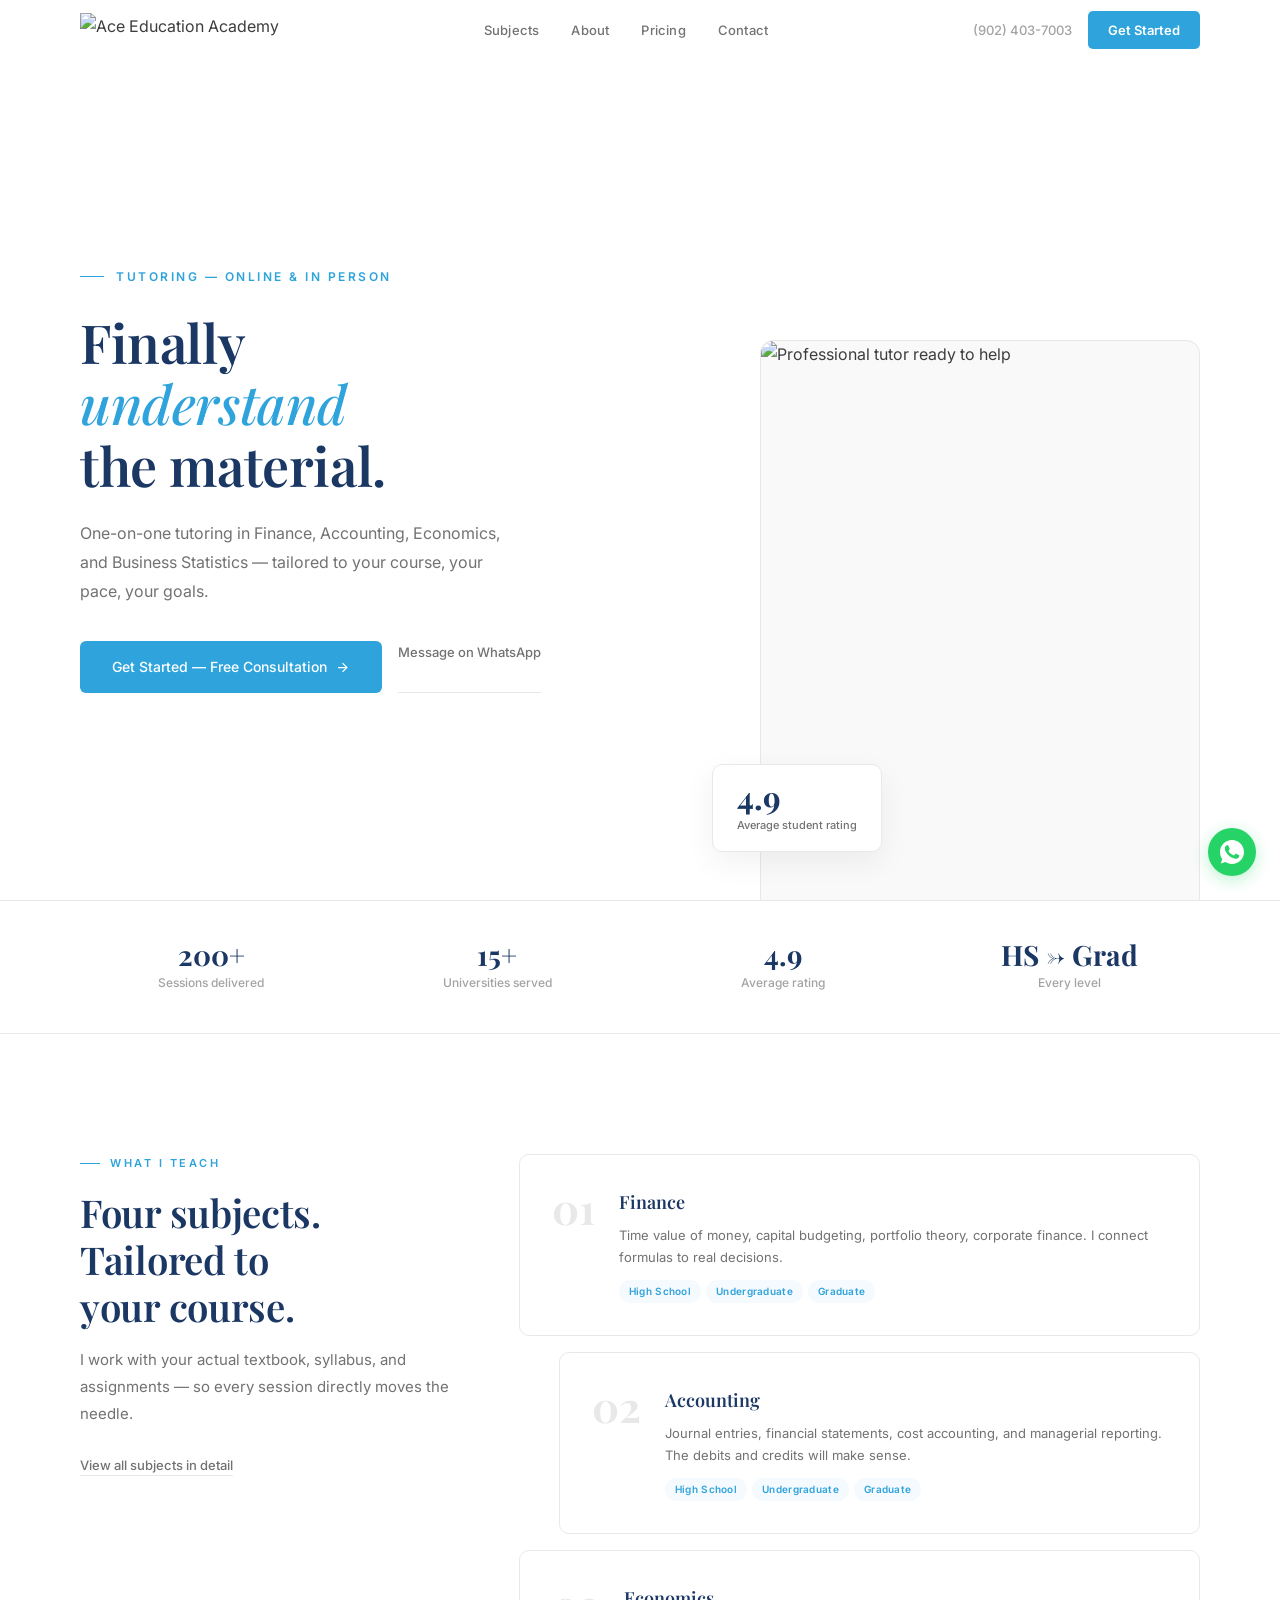
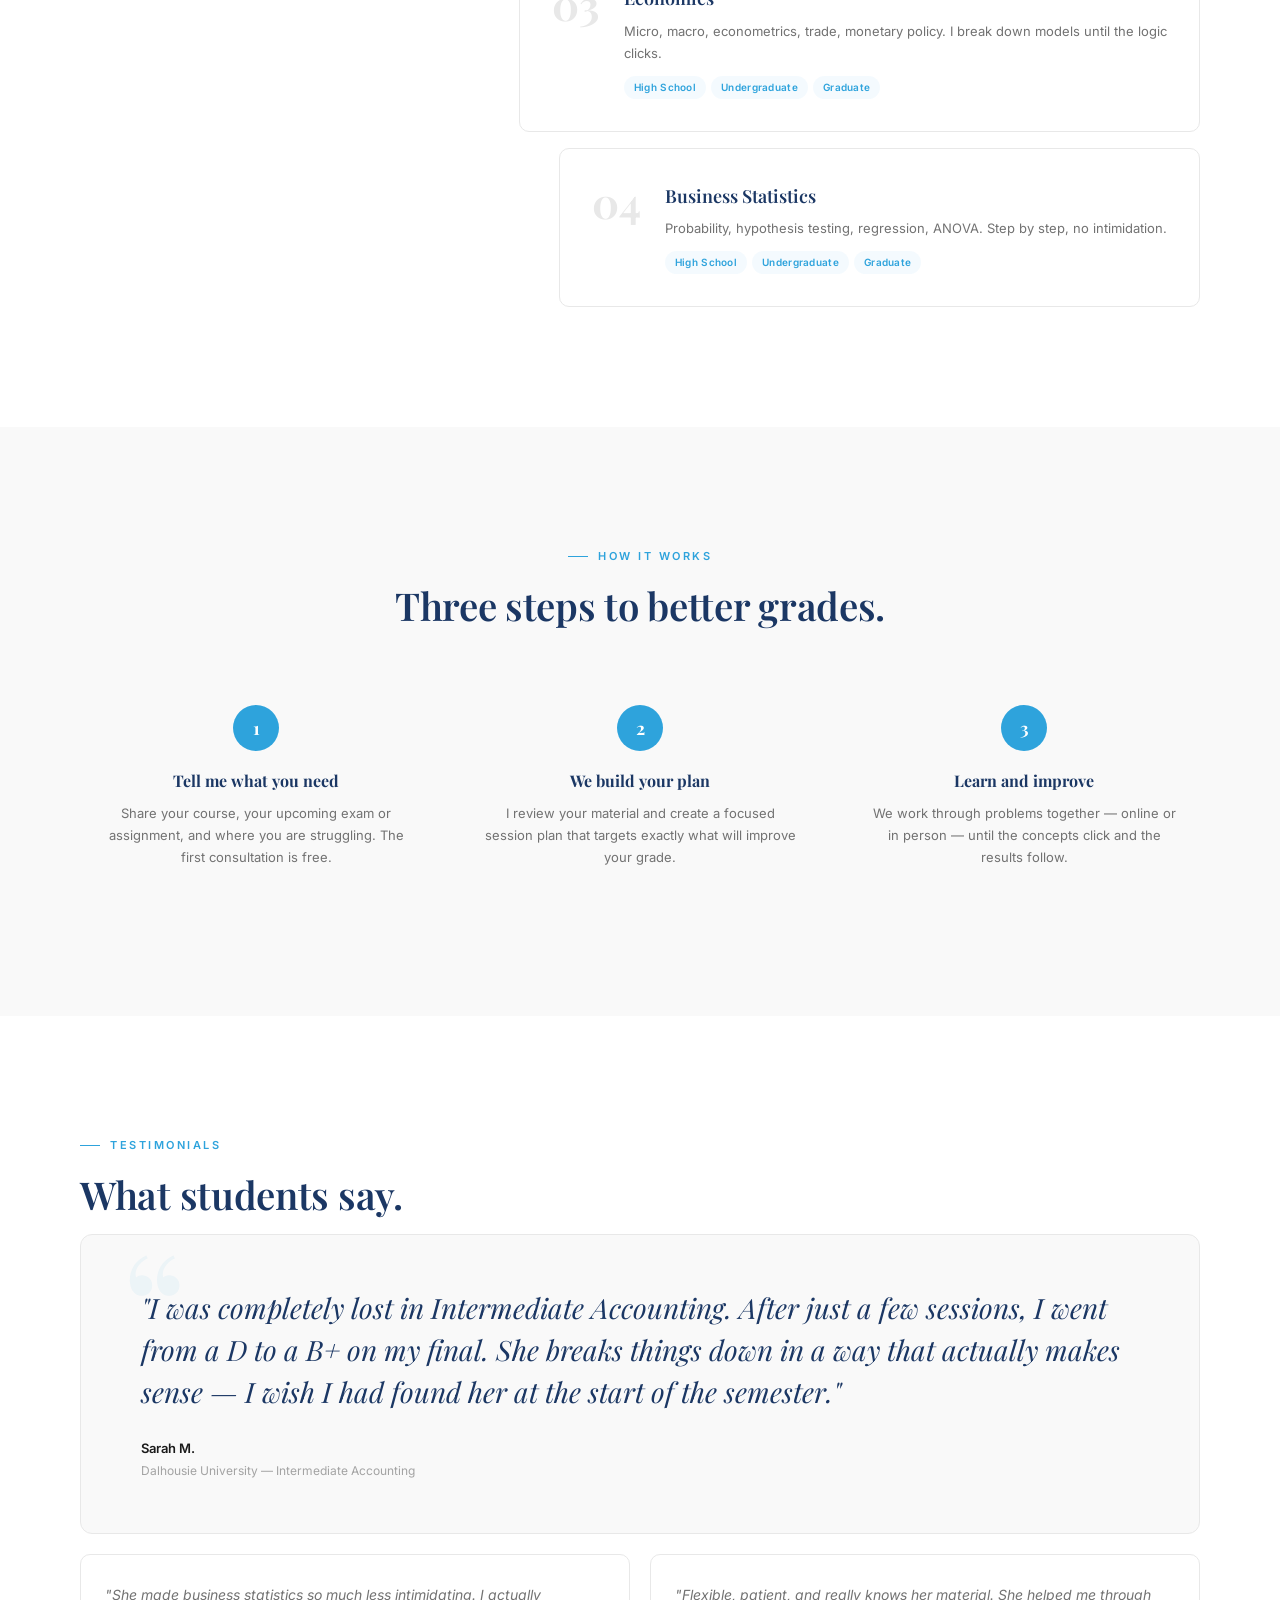
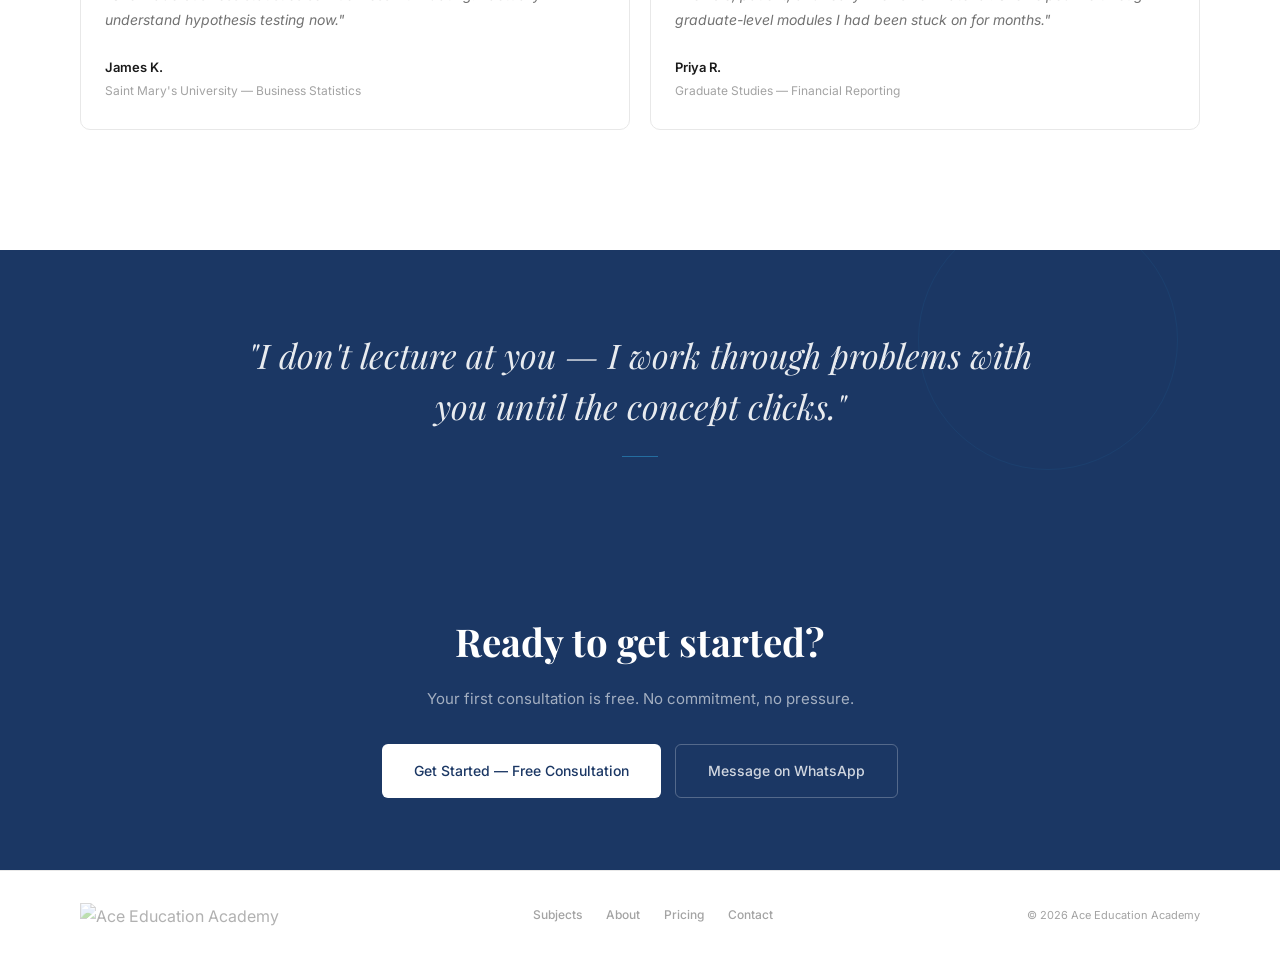
==== commit 96d1bb18: "Update index.html" ====
--- a/index.html
+++ b/index.html
@@ -1,192 +1,140 @@
 <!DOCTYPE html>
 <html lang="en">
 <head>
-    <meta charset="UTF-8">
-    <meta name="viewport" content="width=device-width, initial-scale=1.0">
-    <title>Ace Education Academy — Personalized Tutoring in Finance, Accounting, Economics &amp; Statistics</title>
-    <meta name="description" content="One-on-one tutoring in Finance, Accounting, Economics, and Business Statistics. High school to graduate level. Online or in person. Flexible scheduling, real results.">
-    <link rel="preconnect" href="https://fonts.googleapis.com">
-    <link rel="preconnect" href="https://fonts.gstatic.com" crossorigin>
-    <link href="https://fonts.googleapis.com/css2?family=Playfair+Display:ital,wght@0,400;0,500;0,600;0,700;1,400;1,500&family=Inter:opsz,wght@14..32,300;14..32,400;14..32,500;14..32,600&display=swap" rel="stylesheet">
-    <link rel="stylesheet" href="style.css">
+  <meta charset="UTF-8">
+  <meta name="viewport" content="width=device-width,initial-scale=1">
+  <title>Ace Education Academy — Personalized Tutoring in Finance, Accounting, Economics &amp; Statistics</title>
+  <meta name="description" content="One-on-one tutoring in Finance, Accounting, Economics, and Business Statistics. High school to graduate level. Online or in person. Free consultation.">
+  <link rel="preconnect" href="https://fonts.googleapis.com"><link rel="preconnect" href="https://fonts.gstatic.com" crossorigin>
+  <link href="https://fonts.googleapis.com/css2?family=Playfair+Display:ital,wght@0,400;0,500;0,600;0,700;1,400;1,500&family=Inter:opsz,wght@14..32,300;14..32,400;14..32,500;14..32,600&display=swap" rel="stylesheet">
+  <link rel="stylesheet" href="style.css">
 </head>
 <body>
 
-<!-- NAV -->
-<nav class="nav" id="nav">
-    <div class="nav-in">
-        <a href="index.html"><img src="https://res.cloudinary.com/dsh3tzujw/image/upload/v1774471866/WhatsApp_Image_2026-03-25_at_9.10.03_PM_xwjxak.png" alt="Ace Education Academy" class="nav-logo"></a>
-        <ul class="nav-mid">
-            <li><a href="subjects.html">Subjects</a></li>
-            <li><a href="about.html">About</a></li>
-            <li><a href="pricing.html">Pricing</a></li>
-            <li><a href="contact.html">Contact</a></li>
-        </ul>
-        <div class="nav-r">
-            <a href="tel:+19024037003" class="nav-tel">(902) 403-7003</a>
-            <a href="pricing.html#booking" class="nav-btn">Get Started</a>
-            <button class="ham" id="ham" aria-label="Menu"><span></span><span></span><span></span></button>
-        </div>
-    </div>
-    <div class="mob" id="mob">
-        <a href="subjects.html" onclick="cm()">Subjects</a>
-        <a href="about.html" onclick="cm()">About</a>
-        <a href="pricing.html" onclick="cm()">Pricing</a>
-        <a href="contact.html" onclick="cm()">Contact</a>
-        <a href="pricing.html#booking" onclick="cm()">Get Started — Free Consultation</a>
-    </div>
-</nav>
+<nav class="nav" id="nav"><div class="nav-in">
+  <a href="index.html"><img src="https://res.cloudinary.com/dsh3tzujw/image/upload/v1774471866/WhatsApp_Image_2026-03-25_at_9.10.03_PM_xwjxak.png" alt="Ace Education Academy" class="nav-logo"></a>
+  <ul class="nav-mid">
+    <li><a href="subjects.html">Subjects</a></li>
+    <li><a href="about.html">About</a></li>
+    <li><a href="pricing.html">Pricing</a></li>
+    <li><a href="booking.html">Contact</a></li>
+  </ul>
+  <div class="nav-r">
+    <a href="tel:+19024037003" class="nav-tel">(902) 403-7003</a>
+    <a href="booking.html" class="nav-cta">Get Started</a>
+    <button class="ham" id="ham" aria-label="Menu"><span></span><span></span><span></span></button>
+  </div>
+</div>
+<div class="mob" id="mob">
+  <a href="subjects.html" onclick="cm()">Subjects</a>
+  <a href="about.html" onclick="cm()">About</a>
+  <a href="pricing.html" onclick="cm()">Pricing</a>
+  <a href="booking.html" onclick="cm()">Contact</a>
+  <a href="booking.html" onclick="cm()">Get Started — Free Consultation</a>
+</div></nav>
 
 <!-- HERO -->
 <section class="hero">
-    <div class="hero-content">
-        <div class="hero-label rv">Tutoring — Online &amp; In Person</div>
-        <h1 class="rv rv-d1">Finally<br><em>understand</em><br>the material.</h1>
-        <p class="hero-body rv rv-d2">One-on-one tutoring in Finance, Accounting, Economics, and Business Statistics — tailored to your course, your pace, your goals.</p>
-        <div class="hero-actions rv rv-d3">
-            <a href="pricing.html#booking" class="cta">
-                Get Started — Free Consultation
-                <svg viewBox="0 0 24 24" fill="none" stroke="currentColor" stroke-width="2"><path d="M5 12h14M12 5l7 7-7 7"/></svg>
-            </a>
-            <a href="https://wa.me/19024037003?text=Hi%2C%20I%27m%20interested%20in%20tutoring." target="_blank" rel="noopener" class="link-subtle">Message on WhatsApp</a>
-        </div>
+  <div class="hero-content">
+    <div class="hero-label rv">Tutoring — Online &amp; In Person</div>
+    <h1 class="rv d1">Finally<br><em>understand</em><br>the material.</h1>
+    <p class="hero-sub rv d2">One-on-one tutoring in Finance, Accounting, Economics, and Business Statistics — tailored to your course, your pace, your goals.</p>
+    <div class="hero-btns rv d3">
+      <a href="booking.html" class="btn btn-p">Get Started — Free Consultation <svg viewBox="0 0 24 24" fill="none" stroke="currentColor" stroke-width="2"><path d="M5 12h14M12 5l7 7-7 7"/></svg></a>
+      <a href="https://wa.me/19024037003?text=Hi%2C%20I%27m%20interested%20in%20tutoring." target="_blank" rel="noopener" class="link-s">Message on WhatsApp</a>
     </div>
-    <div class="hero-photo rv rv-d2">
-        <img src="https://images.pexels.com/photos/3769021/pexels-photo-3769021.jpeg?auto=compress&cs=tinysrgb&w=1200" alt="Professional tutor ready to help" class="hero-img">
-        <div class="hero-float">
-            <div class="hero-float-num">4.9</div>
-            <div class="hero-float-text">Average student rating</div>
-        </div>
-    </div>
+  </div>
+  <div class="hero-photo rv d2">
+    <img src="https://images.pexels.com/photos/3769021/pexels-photo-3769021.jpeg?auto=compress&cs=tinysrgb&w=1200" alt="Professional tutor ready to help" class="hero-img">
+    <div class="hero-float"><div class="hero-float-n">4.9</div><div class="hero-float-t">Average student rating</div></div>
+  </div>
 </section>
 
 <!-- TRUST -->
 <div class="trust">
-    <div class="trust-item rv"><div class="trust-n">200+</div><div class="trust-t">Sessions delivered</div></div>
-    <div class="trust-div"></div>
-    <div class="trust-item rv rv-d1"><div class="trust-n">15+</div><div class="trust-t">Universities served</div></div>
-    <div class="trust-div"></div>
-    <div class="trust-item rv rv-d2"><div class="trust-n">4.9</div><div class="trust-t">Average rating</div></div>
-    <div class="trust-div"></div>
-    <div class="trust-item rv rv-d3"><div class="trust-n">HS → Grad</div><div class="trust-t">Every level</div></div>
+  <div class="trust-in">
+    <div class="rv"><div class="trust-n">200+</div><div class="trust-t">Sessions delivered</div></div>
+    <div class="rv d1"><div class="trust-n">15+</div><div class="trust-t">Universities served</div></div>
+    <div class="rv d2"><div class="trust-n">4.9</div><div class="trust-t">Average rating</div></div>
+    <div class="rv d3"><div class="trust-n">HS → Grad</div><div class="trust-t">Every level</div></div>
+  </div>
 </div>
 
 <!-- SUBJECTS OVERVIEW -->
-<section class="subjects-home" id="subjects">
+<section class="sec" id="subjects">
+  <div class="wrap subjects-h">
     <div class="subjects-intro">
-        <div class="section-label rv">What I Teach</div>
-        <h2 class="section-heading rv rv-d1">Four subjects.<br>Tailored to<br>your course.</h2>
-        <p class="section-body rv rv-d2">I work with your actual textbook, syllabus, and assignments — so every session directly moves the needle.</p>
-        <div style="margin-top:32px" class="rv rv-d3">
-            <a href="subjects.html" class="link-subtle">View all subjects in detail</a>
-        </div>
+      <div class="label rv">What I Teach</div>
+      <h2 class="heading rv d1">Four subjects.<br>Tailored to<br>your course.</h2>
+      <p class="subtext rv d2">I work with your actual textbook, syllabus, and assignments — so every session directly moves the needle.</p>
+      <div style="margin-top:24px" class="rv d3"><a href="subjects.html" class="link-s">View all subjects in detail</a></div>
     </div>
-    <div class="subjects-cards">
-        <div class="scard rv">
-            <div class="scard-num">01</div>
-            <div>
-                <h3>Finance</h3>
-                <p>Time value of money, capital budgeting, portfolio theory, corporate finance. I connect formulas to real decisions.</p>
-                <div class="tags"><span class="tag">High School</span><span class="tag">Undergraduate</span><span class="tag">Graduate</span></div>
-            </div>
-        </div>
-        <div class="scard rv">
-            <div class="scard-num">02</div>
-            <div>
-                <h3>Accounting</h3>
-                <p>Journal entries, financial statements, cost accounting, and managerial reporting. The debits and credits will make sense.</p>
-                <div class="tags"><span class="tag">High School</span><span class="tag">Undergraduate</span><span class="tag">Graduate</span></div>
-            </div>
-        </div>
-        <div class="scard rv">
-            <div class="scard-num">03</div>
-            <div>
-                <h3>Economics</h3>
-                <p>Micro, macro, econometrics, trade, monetary policy. I break down models until the logic clicks.</p>
-                <div class="tags"><span class="tag">High School</span><span class="tag">Undergraduate</span><span class="tag">Graduate</span></div>
-            </div>
-        </div>
-        <div class="scard rv">
-            <div class="scard-num">04</div>
-            <div>
-                <h3>Business Statistics</h3>
-                <p>Probability, hypothesis testing, regression, ANOVA. Step by step, no intimidation.</p>
-                <div class="tags"><span class="tag">High School</span><span class="tag">Undergraduate</span><span class="tag">Graduate</span></div>
-            </div>
-        </div>
+    <div class="scards">
+      <div class="sc rv"><div class="sc-n">01</div><div><h3>Finance</h3><p>Time value of money, capital budgeting, portfolio theory, corporate finance. I connect formulas to real decisions.</p><div class="tags"><span class="tag">High School</span><span class="tag">Undergraduate</span><span class="tag">Graduate</span></div></div></div>
+      <div class="sc rv"><div class="sc-n">02</div><div><h3>Accounting</h3><p>Journal entries, financial statements, cost accounting, and managerial reporting. The debits and credits will make sense.</p><div class="tags"><span class="tag">High School</span><span class="tag">Undergraduate</span><span class="tag">Graduate</span></div></div></div>
+      <div class="sc rv"><div class="sc-n">03</div><div><h3>Economics</h3><p>Micro, macro, econometrics, trade, monetary policy. I break down models until the logic clicks.</p><div class="tags"><span class="tag">High School</span><span class="tag">Undergraduate</span><span class="tag">Graduate</span></div></div></div>
+      <div class="sc rv"><div class="sc-n">04</div><div><h3>Business Statistics</h3><p>Probability, hypothesis testing, regression, ANOVA. Step by step, no intimidation.</p><div class="tags"><span class="tag">High School</span><span class="tag">Undergraduate</span><span class="tag">Graduate</span></div></div></div>
     </div>
+  </div>
 </section>
 
 <!-- HOW IT WORKS -->
-<section class="how-it-works">
-    <div class="how-inner">
-        <div class="how-head">
-            <div class="section-label rv" style="justify-content:center">How It Works</div>
-            <h2 class="section-heading rv rv-d1" style="text-align:center">Three steps to better grades.</h2>
-        </div>
-        <div class="steps">
-            <div class="step rv">
-                <div class="step-num">1</div>
-                <h3>Tell me what you need</h3>
-                <p>Share your course, your upcoming exam or assignment, and where you are struggling. The first consultation is free.</p>
-            </div>
-            <div class="step rv rv-d1">
-                <div class="step-num">2</div>
-                <h3>We build your plan</h3>
-                <p>I review your material and create a focused session plan that targets exactly what will improve your grade.</p>
-            </div>
-            <div class="step rv rv-d2">
-                <div class="step-num">3</div>
-                <h3>Learn and improve</h3>
-                <p>We work through problems together — online or in person — until the concepts click and the results follow.</p>
-            </div>
-        </div>
+<section class="sec how">
+  <div class="wrap" style="text-align:center">
+    <div class="label rv" style="justify-content:center">How It Works</div>
+    <h2 class="heading rv d1">Three steps to better grades.</h2>
+    <div class="steps">
+      <div class="step rv"><div class="step-n">1</div><h3>Tell me what you need</h3><p>Share your course, your upcoming exam or assignment, and where you are struggling. The first consultation is free.</p></div>
+      <div class="step rv d1"><div class="step-n">2</div><h3>We build your plan</h3><p>I review your material and create a focused session plan that targets exactly what will improve your grade.</p></div>
+      <div class="step rv d2"><div class="step-n">3</div><h3>Learn and improve</h3><p>We work through problems together — online or in person — until the concepts click and the results follow.</p></div>
     </div>
+  </div>
+</section>
+
+<!-- TESTIMONIALS -->
+<section class="sec" id="reviews">
+  <div class="wrap">
+    <div class="label rv">Testimonials</div>
+    <h2 class="heading rv d1">What students say.</h2>
+    <div class="testi-big rv d2">
+      <blockquote>"I was completely lost in Intermediate Accounting. After just a few sessions, I went from a D to a B+ on my final. She breaks things down in a way that actually makes sense — I wish I had found her at the start of the semester."</blockquote>
+      <div class="testi-a"><div class="testi-nm">Sarah M.</div><div class="testi-dt">Dalhousie University — Intermediate Accounting</div></div>
+    </div>
+    <div class="testi-row">
+      <div class="testi-sm rv"><blockquote>"She made business statistics so much less intimidating. I actually understand hypothesis testing now."</blockquote><div class="testi-a"><div class="testi-nm">James K.</div><div class="testi-dt">Saint Mary's University — Business Statistics</div></div></div>
+      <div class="testi-sm rv d1"><blockquote>"Flexible, patient, and really knows her material. She helped me through graduate-level modules I had been stuck on for months."</blockquote><div class="testi-a"><div class="testi-nm">Priya R.</div><div class="testi-dt">Graduate Studies — Financial Reporting</div></div></div>
+    </div>
+  </div>
 </section>
 
 <!-- INTERLUDE -->
-<section class="interlude">
-    <div class="interlude-in rv">
-        <blockquote>"I don't lecture at you — I work through problems with you until the concept clicks."</blockquote>
-        <div class="interlude-line"></div>
-    </div>
+<section class="interlude"><div class="interlude-in rv">
+  <blockquote>"I don't lecture at you — I work through problems with you until the concept clicks."</blockquote>
+  <div class="interlude-line"></div>
+</div></section>
+
+<!-- CTA -->
+<section class="cta-band">
+  <h2>Ready to get started?</h2>
+  <p>Your first consultation is free. No commitment, no pressure.</p>
+  <div class="cta-band-btns">
+    <a href="booking.html" class="btn btn-w">Get Started — Free Consultation</a>
+    <a href="https://wa.me/19024037003?text=Hi%2C%20I%27m%20interested%20in%20tutoring." target="_blank" rel="noopener" class="btn btn-g">Message on WhatsApp</a>
+  </div>
 </section>
 
-<!-- CTA BAND -->
-<section class="cta-band">
-    <h2>Ready to get started?</h2>
-    <p>Your first consultation is free. No commitment, no pressure — just a conversation about how I can help.</p>
-    <div class="cta-band-actions">
-        <a href="pricing.html#booking" class="cta-white">Get Started — Free Consultation</a>
-        <a href="https://wa.me/19024037003?text=Hi%2C%20I%27m%20interested%20in%20tutoring." target="_blank" rel="noopener" class="cta-ghost">Message on WhatsApp</a>
-    </div>
-</section>
+<footer class="foot"><div class="foot-in">
+  <a href="index.html"><img src="https://res.cloudinary.com/dsh3tzujw/image/upload/v1774471866/WhatsApp_Image_2026-03-25_at_9.10.03_PM_xwjxak.png" alt="Ace Education Academy" class="foot-logo"></a>
+  <nav class="foot-nav"><a href="subjects.html">Subjects</a><a href="about.html">About</a><a href="pricing.html">Pricing</a><a href="booking.html">Contact</a></nav>
+  <div class="foot-c">&copy; 2026 Ace Education Academy</div>
+</div></footer>
 
-<!-- FOOTER -->
-<footer class="foot">
-    <div class="foot-in">
-        <a href="index.html"><img src="https://res.cloudinary.com/dsh3tzujw/image/upload/v1774471866/WhatsApp_Image_2026-03-25_at_9.10.03_PM_xwjxak.png" alt="Ace Education Academy" class="foot-logo"></a>
-        <nav class="foot-nav">
-            <a href="subjects.html">Subjects</a>
-            <a href="about.html">About</a>
-            <a href="pricing.html">Pricing</a>
-            <a href="contact.html">Contact</a>
-        </nav>
-        <div class="foot-c">&copy; 2026 Ace Education Academy</div>
-    </div>
-</footer>
-
-<!-- WA FLOAT -->
 <a href="https://wa.me/19024037003?text=Hi%2C%20I%27m%20interested%20in%20tutoring." target="_blank" rel="noopener" class="wa" aria-label="WhatsApp"><svg viewBox="0 0 32 32"><path d="M16.004 0h-.008C7.174 0 0 7.176 0 16c0 3.5 1.128 6.744 3.046 9.378L1.054 31.29l6.118-1.958A15.924 15.924 0 0 0 16.004 32C24.826 32 32 24.822 32 16S24.826 0 16.004 0zm9.312 22.594c-.39 1.1-1.932 2.014-3.168 2.28-.846.18-1.95.324-5.67-1.218-4.762-1.974-7.828-6.81-8.066-7.126-.228-.316-1.924-2.562-1.924-4.888s1.218-3.468 1.65-3.942c.432-.474.944-.592 1.258-.592.314 0 .63.002.904.016.29.014.68-.11 1.064.812.39.944 1.336 3.27 1.454 3.506.118.236.196.512.04.828-.158.316-.236.512-.472.79-.236.276-.496.616-.708.826-.236.236-.482.492-.208.966.276.474 1.226 2.022 2.632 3.276 1.81 1.614 3.336 2.114 3.81 2.35.474.236.75.196 1.026-.118.276-.316 1.18-1.374 1.494-1.848.314-.474.63-.394 1.064-.236.432.158 2.758 1.3 3.232 1.536.474.236.788.354.906.552.118.196.118 1.148-.272 2.25z"/></svg></a>
 
 <script>
-const nav=document.getElementById('nav');
-window.addEventListener('scroll',()=>nav.classList.toggle('scrolled',window.scrollY>20));
-const ham=document.getElementById('ham'),mob=document.getElementById('mob');
-ham.addEventListener('click',()=>mob.classList.toggle('open'));
-function cm(){mob.classList.remove('open')}
-const obs=new IntersectionObserver(e=>{e.forEach(x=>{if(x.isIntersecting){x.target.classList.add('vis');obs.unobserve(x.target)}})},{threshold:.12,rootMargin:'0px 0px -32px 0px'});
-document.querySelectorAll('.rv').forEach(el=>obs.observe(el));
+const nav=document.getElementById('nav');window.addEventListener('scroll',()=>nav.classList.toggle('scrolled',window.scrollY>10));
+const ham=document.getElementById('ham'),mob=document.getElementById('mob');ham.addEventListener('click',()=>mob.classList.toggle('open'));function cm(){mob.classList.remove('open')}
+const obs=new IntersectionObserver(e=>{e.forEach(x=>{if(x.isIntersecting){x.target.classList.add('vis');obs.unobserve(x.target)}})},{threshold:.1,rootMargin:'0px 0px -24px 0px'});document.querySelectorAll('.rv').forEach(el=>obs.observe(el));
 </script>
 </body>
 </html>
--- a/style.css
+++ b/style.css
@@ -1,945 +1,257 @@
 /* ==========================================================================
    ACE EDUCATION ACADEMY — Shared Stylesheet
    ========================================================================== */
-
-/* ---- VARIABLES ---- */
-:root {
-    --navy: #1B3764;
-    --blue: #2EA3DC;
-    --blue-hover: #2590C5;
-    --blue-10: rgba(46, 163, 220, .1);
-    --blue-05: rgba(46, 163, 220, .05);
-    --ink: #1a1a1a;
-    --text: #3d3d3d;
-    --muted: #727272;
-    --faint: #a3a3a3;
-    --line: #e8e8e8;
-    --sand: #f9f9f9;
-    --white: #ffffff;
-    --serif: 'Playfair Display', Georgia, serif;
-    --sans: 'Inter', -apple-system, BlinkMacSystemFont, sans-serif;
-    --ease: cubic-bezier(.22, .61, .36, 1);
-    --radius: 12px;
-}
-
-/* ---- RESET ---- */
-*, *::before, *::after { margin: 0; padding: 0; box-sizing: border-box; }
-html { scroll-behavior: smooth; -webkit-font-smoothing: antialiased; }
-body {
-    font-family: var(--sans);
-    font-size: 16px;
-    line-height: 1.7;
-    color: var(--text);
-    background: var(--white);
-    overflow-x: hidden;
-}
-img { max-width: 100%; display: block; }
-a { color: inherit; text-decoration: none; }
-ul, ol { list-style: none; }
-
-/* ---- REVEAL ANIMATION ---- */
-.rv { opacity: 0; transform: translateY(28px); transition: opacity .8s var(--ease), transform .8s var(--ease); }
-.rv.vis { opacity: 1; transform: none; }
-.rv-d1 { transition-delay: .12s; }
-.rv-d2 { transition-delay: .24s; }
-.rv-d3 { transition-delay: .36s; }
-
-/* ---- SHARED TYPOGRAPHY ---- */
-.section-label {
-    font-size: 11px;
-    font-weight: 600;
-    letter-spacing: 3px;
-    text-transform: uppercase;
-    color: var(--blue);
-    margin-bottom: 20px;
-    display: flex;
-    align-items: center;
-    gap: 12px;
-}
-.section-label::before {
-    content: '';
-    width: 24px;
-    height: 1px;
-    background: var(--blue);
-}
-.section-heading {
-    font-family: var(--serif);
-    font-size: clamp(28px, 3.2vw, 44px);
-    font-weight: 600;
-    line-height: 1.2;
-    color: var(--navy);
-    margin-bottom: 20px;
-    letter-spacing: -.3px;
-}
-.section-body {
-    font-size: 16px;
-    color: var(--muted);
-    line-height: 1.8;
-}
-.container {
-    max-width: 1320px;
-    margin: 0 auto;
-    padding: 0 48px;
-}
-
-/* ---- BUTTONS ---- */
-.cta {
-    display: inline-flex;
-    align-items: center;
-    gap: 10px;
-    padding: 16px 36px;
-    background: var(--blue);
-    color: #fff;
-    font-size: 14px;
-    font-weight: 500;
-    font-family: var(--sans);
-    border-radius: 8px;
-    border: none;
-    cursor: pointer;
-    transition: background .2s, transform .15s;
-}
-.cta:hover { background: var(--blue-hover); transform: translateY(-1px); }
-.cta svg { width: 16px; height: 16px; transition: transform .2s; }
-.cta:hover svg { transform: translateX(3px); }
-
-.cta-outline {
-    display: inline-flex;
-    align-items: center;
-    gap: 10px;
-    padding: 16px 36px;
-    background: transparent;
-    color: var(--navy);
-    font-size: 14px;
-    font-weight: 500;
-    font-family: var(--sans);
-    border-radius: 8px;
-    border: 1.5px solid var(--navy);
-    cursor: pointer;
-    transition: background .2s, color .2s;
-}
-.cta-outline:hover { background: var(--navy); color: #fff; }
-
-.link-subtle {
-    font-size: 14px;
-    font-weight: 500;
-    color: var(--muted);
-    position: relative;
-    padding-bottom: 2px;
-}
-.link-subtle::after {
-    content: '';
-    position: absolute;
-    bottom: 0;
-    left: 0;
-    width: 100%;
-    height: 1px;
-    background: var(--line);
-    transition: background .2s;
-}
-.link-subtle:hover { color: var(--navy); }
-.link-subtle:hover::after { background: var(--navy); }
-
-/* ==========================================================================
-   NAVIGATION
-   ========================================================================== */
-.nav {
-    position: fixed;
-    top: 0;
-    left: 0;
-    right: 0;
-    z-index: 100;
-    background: rgba(255, 255, 255, .95);
-    backdrop-filter: blur(20px);
-    -webkit-backdrop-filter: blur(20px);
-    transition: box-shadow .3s;
-}
-.nav.scrolled { box-shadow: 0 1px 0 var(--line); }
-.nav-in {
-    max-width: 1320px;
-    margin: 0 auto;
-    padding: 0 48px;
-    display: flex;
-    align-items: center;
-    justify-content: space-between;
-    height: 64px;
-}
-.nav-logo { height: 38px; width: auto; }
-.nav-mid { display: flex; gap: 36px; list-style: none; }
-.nav-mid a {
-    font-size: 13px;
-    font-weight: 500;
-    color: var(--muted);
-    letter-spacing: .3px;
-    transition: color .2s;
-}
-.nav-mid a:hover, .nav-mid a.active { color: var(--ink); }
-.nav-r { display: flex; align-items: center; gap: 20px; }
-.nav-tel { font-size: 13px; color: var(--faint); font-weight: 500; }
-.nav-tel:hover { color: var(--text); }
-.nav-btn {
-    font-size: 13px;
-    font-weight: 500;
-    padding: 9px 22px;
-    background: var(--navy);
-    color: #fff;
-    border-radius: 6px;
-    transition: background .2s;
-}
-.nav-btn:hover { background: #142B4F; }
-.ham { display: none; cursor: pointer; padding: 4px; background: none; border: none; }
-.ham span {
-    display: block;
-    width: 20px;
-    height: 1.5px;
-    background: var(--navy);
-    margin: 5px 0;
-    transition: .3s;
-}
-.mob {
-    display: none;
-    position: fixed;
-    top: 64px;
-    left: 0;
-    right: 0;
-    background: var(--white);
-    padding: 28px 48px;
-    border-bottom: 1px solid var(--line);
-    z-index: 99;
-}
-.mob.open { display: block; }
-.mob a {
-    display: block;
-    padding: 14px 0;
-    font-size: 15px;
-    font-weight: 500;
-    color: var(--muted);
-    border-bottom: 1px solid var(--line);
-}
-.mob a:last-child { border: none; }
-
-/* ==========================================================================
-   HERO (index.html)
-   ========================================================================== */
-.hero {
-    max-width: 1320px;
-    margin: 0 auto;
-    padding: 80px 48px 0;
-    display: grid;
-    grid-template-columns: 1fr minmax(0, 520px);
-    gap: 0;
-    align-items: end;
-    min-height: 100vh;
-    position: relative;
-}
-.hero-content {
-    padding: 0 80px 120px 0;
-    position: relative;
-    z-index: 2;
-}
-.hero-label {
-    font-size: 12px;
-    font-weight: 600;
-    letter-spacing: 3px;
-    text-transform: uppercase;
-    color: var(--blue);
-    margin-bottom: 32px;
-    display: flex;
-    align-items: center;
-    gap: 16px;
-}
-.hero-label::before { content: ''; width: 32px; height: 1px; background: var(--blue); }
-.hero h1 {
-    font-family: var(--serif);
-    font-size: clamp(38px, 4.8vw, 64px);
-    font-weight: 600;
-    line-height: 1.12;
-    color: var(--navy);
-    margin-bottom: 32px;
-    letter-spacing: -.5px;
-}
-.hero h1 em { font-style: italic; color: var(--blue); font-weight: 500; }
-.hero-body {
-    font-size: 17px;
-    line-height: 1.8;
-    color: var(--muted);
-    max-width: 440px;
-    margin-bottom: 48px;
-}
-.hero-actions { display: flex; align-items: center; gap: 24px; flex-wrap: wrap; }
-.hero-photo { justify-self: end; align-self: end; position: relative; }
-.hero-img {
-    width: 100%;
-    max-width: 520px;
-    height: 640px;
-    border-radius: 16px 16px 0 0;
-    object-fit: cover;
-    object-position: center top;
-    background: var(--sand);
-    border: 1px solid var(--line);
-    border-bottom: none;
-}
-.hero-float {
-    position: absolute;
-    bottom: 60px;
-    left: -60px;
-    background: var(--white);
-    border: 1px solid var(--line);
-    border-radius: 12px;
-    padding: 20px 28px;
-    box-shadow: 0 12px 40px rgba(0, 0, 0, .06);
-    z-index: 3;
-}
-.hero-float-num {
-    font-family: var(--serif);
-    font-size: 36px;
-    font-weight: 700;
-    color: var(--navy);
-    line-height: 1;
-}
-.hero-float-text { font-size: 12px; color: var(--muted); font-weight: 500; margin-top: 4px; }
-
-/* ---- TRUST BAND ---- */
-.trust {
-    max-width: 1320px;
-    margin: 0 auto;
-    padding: 56px 48px;
-    border-top: 1px solid var(--line);
-    display: flex;
-    justify-content: space-between;
-    align-items: baseline;
-    flex-wrap: wrap;
-    gap: 24px;
-}
-.trust-item { display: flex; align-items: baseline; gap: 14px; }
-.trust-n { font-family: var(--serif); font-size: 32px; font-weight: 700; color: var(--navy); line-height: 1; }
-.trust-t { font-size: 13px; color: var(--faint); font-weight: 500; max-width: 110px; line-height: 1.4; }
-.trust-div { width: 1px; height: 28px; background: var(--line); }
-
-/* ==========================================================================
-   SUBJECT CARDS (used on index + subjects page)
-   ========================================================================== */
-.scard {
-    padding: 40px;
-    background: var(--white);
-    border: 1px solid var(--line);
-    border-radius: var(--radius);
-    display: grid;
-    grid-template-columns: auto 1fr;
-    gap: 28px;
-    align-items: start;
-    transition: border-color .3s, box-shadow .3s;
-}
-.scard:hover { border-color: var(--blue); box-shadow: 0 8px 32px rgba(46, 163, 220, .08); }
-.scard-num {
-    font-family: var(--serif);
-    font-size: 48px;
-    font-weight: 700;
-    color: var(--line);
-    line-height: 1;
-    transition: color .3s;
-}
-.scard:hover .scard-num { color: var(--blue-10); }
-.scard h3 { font-family: var(--serif); font-size: 20px; font-weight: 600; color: var(--navy); margin-bottom: 8px; }
-.scard p { font-size: 14px; color: var(--muted); line-height: 1.7; margin-bottom: 16px; }
-.tags { display: flex; flex-wrap: wrap; gap: 6px; }
-.tag {
-    font-size: 11px;
-    font-weight: 600;
-    padding: 4px 12px;
-    border-radius: 20px;
-    background: var(--blue-05);
-    color: var(--blue);
-    letter-spacing: .3px;
-}
-
-/* ---- SUBJECTS GRID (index) ---- */
-.subjects-home {
-    max-width: 1320px;
-    margin: 0 auto;
-    padding: 140px 48px;
-    display: grid;
-    grid-template-columns: .6fr 1fr;
-    gap: 80px;
-    align-items: start;
-}
-.subjects-intro { position: sticky; top: 120px; }
-.subjects-cards { display: flex; flex-direction: column; gap: 20px; }
-.subjects-cards .scard:nth-child(even) { margin-left: 48px; }
-
-/* ---- SUBJECTS PAGE GRID ---- */
-.subjects-page {
-    max-width: 1320px;
-    margin: 0 auto;
-    padding: 140px 48px 100px;
-}
-.subjects-page-head { margin-bottom: 64px; max-width: 600px; }
-.subjects-page-grid {
-    display: grid;
-    grid-template-columns: 1fr 1fr;
-    gap: 24px;
-}
-.scard-full { grid-template-columns: 1fr; }
-.scard-full .scard-num { font-size: 60px; margin-bottom: 12px; }
-.scard-full .scard-desc { font-size: 15px; line-height: 1.8; margin-bottom: 20px; }
-.scard-full .scard-topics {
-    margin-top: 16px;
-    padding-top: 16px;
-    border-top: 1px solid var(--line);
-}
-.scard-full .scard-topics h4 {
-    font-size: 12px;
-    font-weight: 600;
-    letter-spacing: 1px;
-    text-transform: uppercase;
-    color: var(--faint);
-    margin-bottom: 10px;
-}
-.scard-full .scard-topics p {
-    font-size: 13px;
-    color: var(--muted);
-    line-height: 1.8;
-    margin-bottom: 0;
-}
-
-/* ==========================================================================
-   HOW IT WORKS (index.html)
-   ========================================================================== */
-.how-it-works {
-    background: var(--sand);
-    padding: 100px 0;
-}
-.how-inner {
-    max-width: 1320px;
-    margin: 0 auto;
-    padding: 0 48px;
-}
-.how-head { margin-bottom: 64px; text-align: center; }
-.steps {
-    display: grid;
-    grid-template-columns: repeat(3, 1fr);
-    gap: 40px;
-}
-.step { text-align: center; padding: 32px 24px; }
-.step-num {
-    display: inline-flex;
-    align-items: center;
-    justify-content: center;
-    width: 52px;
-    height: 52px;
-    background: var(--blue);
-    color: var(--white);
-    font-family: var(--serif);
-    font-size: 1.2rem;
-    font-weight: 700;
-    border-radius: 50%;
-    margin-bottom: 20px;
-}
-.step h3 { font-family: var(--serif); font-size: 18px; color: var(--navy); margin-bottom: 10px; }
-.step p { font-size: 14px; color: var(--muted); line-height: 1.7; }
-
-/* ==========================================================================
-   INTERLUDE
-   ========================================================================== */
-.interlude {
-    background: var(--navy);
-    padding: 100px 48px;
-    position: relative;
-    overflow: hidden;
-}
-.interlude::before {
-    content: '';
-    position: absolute;
-    top: 0;
-    right: 10%;
-    width: 300px;
-    height: 300px;
-    border: 1px solid rgba(46, 163, 220, .1);
-    border-radius: 50%;
-    pointer-events: none;
-}
-.interlude-in { max-width: 880px; margin: 0 auto; text-align: center; }
-.interlude blockquote {
-    font-family: var(--serif);
-    font-size: clamp(22px, 3vw, 36px);
-    font-weight: 400;
-    font-style: italic;
-    color: #fff;
-    line-height: 1.5;
-    opacity: .92;
-}
-.interlude-line { width: 40px; height: 1px; background: var(--blue); margin: 28px auto 0; opacity: .5; }
-
-/* ==========================================================================
-   CTA BAND
-   ========================================================================== */
-.cta-band {
-    background: var(--navy);
-    padding: 80px 48px;
-    text-align: center;
-}
-.cta-band h2 {
-    font-family: var(--serif);
-    font-size: clamp(28px, 3.4vw, 44px);
-    color: #fff;
-    margin-bottom: 16px;
-}
-.cta-band p {
-    font-size: 16px;
-    color: rgba(255, 255, 255, .65);
-    margin-bottom: 36px;
-    max-width: 480px;
-    margin-left: auto;
-    margin-right: auto;
-}
-.cta-band-actions { display: flex; gap: 16px; justify-content: center; flex-wrap: wrap; }
-.cta-white {
-    display: inline-flex;
-    align-items: center;
-    gap: 10px;
-    padding: 16px 36px;
-    background: var(--white);
-    color: var(--navy);
-    font-size: 14px;
-    font-weight: 600;
-    font-family: var(--sans);
-    border-radius: 8px;
-    transition: background .2s;
-}
-.cta-white:hover { background: #f0f0f0; }
-.cta-ghost {
-    display: inline-flex;
-    align-items: center;
-    gap: 10px;
-    padding: 16px 36px;
-    background: transparent;
-    color: rgba(255, 255, 255, .8);
-    font-size: 14px;
-    font-weight: 500;
-    font-family: var(--sans);
-    border-radius: 8px;
-    border: 1px solid rgba(255, 255, 255, .2);
-    transition: border-color .2s, color .2s;
-}
-.cta-ghost:hover { border-color: rgba(255, 255, 255, .5); color: #fff; }
-
-/* ==========================================================================
-   ABOUT PAGE
-   ========================================================================== */
-.about-page {
-    max-width: 1320px;
-    margin: 0 auto;
-    padding: 140px 48px 100px;
-    display: grid;
-    grid-template-columns: 1.15fr 1fr;
-    gap: 80px;
-    align-items: start;
-}
-.about-media { position: relative; }
-.about-img {
-    width: 100%;
-    height: 580px;
-    background: var(--sand);
-    border: 1px solid var(--line);
-    border-radius: var(--radius);
-    object-fit: cover;
-    position: relative;
-    z-index: 2;
-}
-.about-accent {
-    position: absolute;
-    bottom: -24px;
-    right: -24px;
-    width: 180px;
-    height: 200px;
-    background: var(--blue-05);
-    border: 1px solid rgba(46, 163, 220, .12);
-    border-radius: 10px;
-    z-index: 1;
-}
-.about-text {
-    font-size: 16px;
-    color: var(--muted);
-    line-height: 1.85;
-    margin-bottom: 20px;
-}
-.about-grid {
-    margin-top: 40px;
-    display: grid;
-    grid-template-columns: 1fr 1fr;
-    gap: 14px;
-}
-.about-hl {
-    padding: 20px 22px;
-    background: var(--sand);
-    border-radius: 8px;
-}
-.about-hl h4 { font-size: 14px; font-weight: 600; color: var(--navy); margin-bottom: 3px; }
-.about-hl p { font-size: 13px; color: var(--muted); line-height: 1.6; }
-
-/* ==========================================================================
-   PRICING PAGE
-   ========================================================================== */
-.pricing-page {
-    padding: 140px 48px 100px;
-    background: var(--sand);
-}
-.pricing-in { max-width: 940px; margin: 0 auto; }
-.pricing-top {
-    display: grid;
-    grid-template-columns: 1fr 1fr;
-    gap: 60px;
-    align-items: end;
-    margin-bottom: 64px;
-}
-.pricing-note { font-size: 15px; color: var(--muted); line-height: 1.75; }
-.price-row {
-    display: grid;
-    grid-template-columns: 1.2fr .7fr 1.8fr;
-    gap: 24px;
-    padding: 36px 0;
-    border-bottom: 1px solid var(--line);
-    align-items: baseline;
-}
-.price-row:first-child { border-top: 2px solid var(--navy); }
-.price-name { font-family: var(--serif); font-size: 22px; font-weight: 600; color: var(--navy); }
-.price-name small { display: block; font-family: var(--sans); font-size: 13px; font-weight: 400; color: var(--faint); margin-top: 3px; }
-.price-amt { font-family: var(--serif); font-size: 34px; font-weight: 700; color: var(--ink); }
-.price-amt span { font-size: 14px; font-weight: 400; color: var(--faint); font-family: var(--sans); }
-.price-desc { font-size: 14px; color: var(--muted); line-height: 1.7; }
-.ref-bar {
-    margin-top: 48px;
-    padding: 24px 32px;
-    background: var(--white);
-    border: 1px solid var(--line);
-    border-radius: 10px;
-    display: flex;
-    align-items: center;
-    gap: 20px;
-}
-.ref-icon {
-    width: 40px;
-    height: 40px;
-    background: var(--blue-05);
-    border-radius: 50%;
-    display: flex;
-    align-items: center;
-    justify-content: center;
-    flex-shrink: 0;
-}
-.ref-icon svg { width: 18px; height: 18px; color: var(--blue); }
-.ref-bar p { font-size: 14px; color: var(--muted); line-height: 1.65; }
-.ref-bar strong { color: var(--navy); }
-
-/* ---- BOOKING ---- */
-.booking-section { padding: 100px 48px 0; background: var(--white); }
-.booking-in { max-width: 1320px; margin: 0 auto; }
-.booking-top {
-    display: grid;
-    grid-template-columns: 1fr 1fr;
-    gap: 60px;
-    align-items: end;
-    margin-bottom: 48px;
-}
-.booking-strip {
-    display: flex;
-    gap: 40px;
-    flex-wrap: wrap;
-    padding: 24px 0;
-    border-top: 1px solid var(--line);
-    border-bottom: 1px solid var(--line);
-    margin-bottom: 40px;
-}
-.bs-label { font-size: 11px; font-weight: 600; letter-spacing: 1.5px; text-transform: uppercase; color: var(--faint); margin-bottom: 3px; }
-.bs-val { font-size: 14px; color: var(--ink); font-weight: 500; }
-.booking-cal {
-    background: var(--sand);
-    border: 1px solid var(--line);
-    border-radius: 14px 14px 0 0;
-    min-height: 650px;
-    overflow: hidden;
-}
-.cal-ph {
-    display: flex;
-    flex-direction: column;
-    align-items: center;
-    justify-content: center;
-    height: 650px;
-    text-align: center;
-    padding: 40px;
-}
-.cal-ph-ic {
-    width: 56px;
-    height: 56px;
-    background: var(--blue-05);
-    border-radius: 50%;
-    display: flex;
-    align-items: center;
-    justify-content: center;
-    margin-bottom: 20px;
-}
-.cal-ph-ic svg { width: 24px; height: 24px; color: var(--blue); }
-.cal-ph h4 { font-family: var(--serif); font-size: 20px; color: var(--navy); margin-bottom: 8px; }
-.cal-ph p { font-size: 14px; color: var(--faint); max-width: 300px; margin-bottom: 24px; }
-
-/* ==========================================================================
-   TESTIMONIALS (used on index + pricing page)
-   ========================================================================== */
-.testi-section { max-width: 1320px; margin: 0 auto; padding: 140px 48px; }
-.testi-head { margin-bottom: 64px; }
-.testi-big {
-    padding: 64px 72px;
-    background: var(--sand);
-    border: 1px solid var(--line);
-    border-radius: 14px;
-    margin-bottom: 24px;
-    position: relative;
-    overflow: hidden;
-}
-.testi-big::before {
-    content: '\201C';
-    font-family: var(--serif);
-    font-size: 180px;
-    line-height: 1;
-    color: var(--blue);
-    opacity: .06;
-    position: absolute;
-    top: 0;
-    left: 48px;
-    pointer-events: none;
-}
-.testi-big blockquote {
-    font-family: var(--serif);
-    font-size: clamp(20px, 2.6vw, 30px);
-    font-weight: 400;
-    font-style: italic;
-    color: var(--navy);
-    line-height: 1.55;
-    position: relative;
-    z-index: 2;
-}
-.testi-auth { margin-top: 28px; }
-.testi-name { font-size: 14px; font-weight: 600; color: var(--ink); }
-.testi-det { font-size: 13px; color: var(--faint); margin-top: 2px; }
-.testi-row { display: grid; grid-template-columns: 1fr 1fr; gap: 24px; }
-.testi-sm {
-    padding: 36px 32px;
-    background: var(--white);
-    border: 1px solid var(--line);
-    border-radius: var(--radius);
-}
-.testi-sm blockquote {
-    font-size: 15px;
-    font-style: italic;
-    color: var(--muted);
-    line-height: 1.75;
-    margin-bottom: 20px;
-}
-
-/* ==========================================================================
-   CONTACT PAGE
-   ========================================================================== */
-.contact-page {
-    max-width: 1320px;
-    margin: 0 auto;
-    padding: 140px 48px 100px;
-}
-.contact-page-head { margin-bottom: 64px; max-width: 600px; }
-.contact-grid {
-    display: grid;
-    grid-template-columns: repeat(4, 1fr);
-    gap: 20px;
-    margin-bottom: 80px;
-}
-.contact-card {
-    padding: 36px 28px;
-    background: var(--sand);
-    border: 1px solid var(--line);
-    border-radius: var(--radius);
-    text-align: center;
-    transition: border-color .3s;
-}
-.contact-card:hover { border-color: var(--blue); }
-.contact-card svg {
-    width: 24px;
-    height: 24px;
-    color: var(--blue);
-    margin: 0 auto 16px;
-}
-.contact-card h4 { font-size: 14px; font-weight: 600; color: var(--navy); margin-bottom: 6px; }
-.contact-card p { font-size: 13px; color: var(--muted); line-height: 1.6; }
-.contact-card a { color: var(--blue); font-weight: 500; }
+:root{
+  --navy:#1B3764;--blue:#2EA3DC;--blue-h:#2590C5;
+  --blue10:rgba(46,163,220,.1);--blue05:rgba(46,163,220,.05);
+  --ink:#1a1a1a;--text:#3d3d3d;--muted:#727272;--faint:#a3a3a3;
+  --line:#e8e8e8;--sand:#f9f9f9;--white:#fff;
+  --serif:'Playfair Display',Georgia,serif;
+  --sans:'Inter',-apple-system,BlinkMacSystemFont,sans-serif;
+  --ease:cubic-bezier(.22,.61,.36,1);
+}
+*,*::before,*::after{margin:0;padding:0;box-sizing:border-box}
+html{scroll-behavior:smooth;-webkit-font-smoothing:antialiased}
+body{font-family:var(--sans);font-size:16px;line-height:1.7;color:var(--text);background:var(--white);overflow-x:hidden}
+img{max-width:100%;display:block}
+a{color:inherit;text-decoration:none}
+ul,ol{list-style:none}
+
+/* REVEAL */
+.rv{opacity:0;transform:translateY(24px);transition:opacity .7s var(--ease),transform .7s var(--ease)}
+.rv.vis{opacity:1;transform:none}
+.d1{transition-delay:.1s}.d2{transition-delay:.2s}.d3{transition-delay:.3s}
+
+/* SHARED TYPO */
+.label{font-size:11px;font-weight:600;letter-spacing:2.5px;text-transform:uppercase;color:var(--blue);margin-bottom:16px;display:flex;align-items:center;gap:10px}
+.label::before{content:'';width:20px;height:1px;background:var(--blue)}
+.heading{font-family:var(--serif);font-size:clamp(26px,3vw,42px);font-weight:600;line-height:1.22;color:var(--navy);margin-bottom:16px;letter-spacing:-.3px}
+.subtext{font-size:15px;color:var(--muted);line-height:1.8;max-width:480px}
+.wrap{max-width:1200px;margin:0 auto;padding:0 40px}
+
+/* BUTTONS */
+.btn{display:inline-flex;align-items:center;gap:8px;font-family:var(--sans);font-size:14px;font-weight:500;padding:14px 32px;border-radius:6px;border:none;cursor:pointer;transition:background .2s,transform .15s,color .2s}
+.btn-p{background:var(--blue);color:#fff}.btn-p:hover{background:var(--blue-h);transform:translateY(-1px)}
+.btn-o{border:1.5px solid var(--navy);color:var(--navy);background:0}.btn-o:hover{background:var(--navy);color:#fff}
+.btn-w{background:#fff;color:var(--navy)}.btn-w:hover{background:#f2f2f2}
+.btn-g{background:0;border:1px solid rgba(255,255,255,.25);color:rgba(255,255,255,.8)}.btn-g:hover{border-color:rgba(255,255,255,.5);color:#fff}
+.btn svg{width:15px;height:15px;transition:transform .2s}.btn:hover svg{transform:translateX(3px)}
+.link-s{font-size:13px;font-weight:500;color:var(--muted);border-bottom:1px solid var(--line);padding-bottom:2px;transition:color .2s,border-color .2s}
+.link-s:hover{color:var(--navy);border-color:var(--navy)}
+
+/* ===================== NAV ===================== */
+.nav{position:fixed;top:0;left:0;right:0;z-index:100;background:rgba(255,255,255,.96);backdrop-filter:blur(18px);-webkit-backdrop-filter:blur(18px);border-bottom:1px solid transparent;transition:border-color .3s}
+.nav.scrolled{border-color:var(--line)}
+.nav-in{max-width:1200px;margin:0 auto;padding:0 40px;display:flex;align-items:center;justify-content:space-between;height:60px}
+.nav-logo{height:34px;width:auto}
+.nav-mid{display:flex;gap:32px}
+.nav-mid a{font-size:13px;font-weight:500;color:var(--muted);letter-spacing:.2px;transition:color .2s}
+.nav-mid a:hover,.nav-mid a.on{color:var(--ink)}
+.nav-r{display:flex;align-items:center;gap:16px}
+.nav-tel{font-size:13px;color:var(--faint);font-weight:500;transition:color .2s}.nav-tel:hover{color:var(--text)}
+.nav-cta{font-size:13px;font-weight:600;padding:8px 20px;background:var(--blue);color:#fff;border-radius:5px;transition:background .2s}.nav-cta:hover{background:var(--blue-h)}
+.ham{display:none;cursor:pointer;padding:4px;background:0;border:0}
+.ham span{display:block;width:18px;height:1.5px;background:var(--navy);margin:4px 0;transition:.3s}
+.mob{display:none;position:fixed;top:60px;left:0;right:0;background:var(--white);padding:20px 40px;border-bottom:1px solid var(--line);z-index:99}
+.mob.open{display:block}
+.mob a{display:block;padding:12px 0;font-size:14px;font-weight:500;color:var(--muted);border-bottom:1px solid var(--line)}
+.mob a:last-child{border:0;color:var(--blue);font-weight:600}
+
+/* ===================== HERO ===================== */
+.hero{max-width:1200px;margin:0 auto;padding:60px 40px 0;display:grid;grid-template-columns:1fr 440px;gap:48px;align-items:center;min-height:calc(100vh - 0px)}
+.hero-content{padding:20px 0}
+.hero-label{font-size:12px;font-weight:600;letter-spacing:2.5px;text-transform:uppercase;color:var(--blue);margin-bottom:24px;display:flex;align-items:center;gap:12px}
+.hero-label::before{content:'';width:24px;height:1px;background:var(--blue)}
+.hero h1{font-family:var(--serif);font-size:clamp(34px,4.2vw,56px);font-weight:600;line-height:1.14;color:var(--navy);margin-bottom:24px;letter-spacing:-.4px}
+.hero h1 em{font-style:italic;color:var(--blue);font-weight:500}
+.hero-sub{font-size:16px;line-height:1.8;color:var(--muted);max-width:420px;margin-bottom:36px}
+.hero-btns{display:flex;gap:16px;flex-wrap:wrap}
+.hero-photo{position:relative;align-self:end}
+.hero-img{width:100%;height:560px;border-radius:14px 14px 0 0;object-fit:cover;object-position:center 15%;background:var(--sand);border:1px solid var(--line);border-bottom:0}
+.hero-float{position:absolute;bottom:48px;left:-48px;background:#fff;border:1px solid var(--line);border-radius:10px;padding:16px 24px;box-shadow:0 10px 32px rgba(0,0,0,.06);z-index:3}
+.hero-float-n{font-family:var(--serif);font-size:32px;font-weight:700;color:var(--navy);line-height:1}
+.hero-float-t{font-size:11px;color:var(--muted);font-weight:500;margin-top:3px}
+
+/* ===================== TRUST ===================== */
+.trust{border-top:1px solid var(--line);border-bottom:1px solid var(--line);padding:40px 0}
+.trust-in{max-width:1200px;margin:0 auto;padding:0 40px;display:grid;grid-template-columns:repeat(4,1fr);gap:24px;text-align:center}
+.trust-n{font-family:var(--serif);font-size:28px;font-weight:700;color:var(--navy);line-height:1}
+.trust-t{font-size:12px;color:var(--faint);font-weight:500;margin-top:4px}
+
+/* ===================== SUBJECTS (home) ===================== */
+.sec{padding:120px 0}
+.subjects-h{display:grid;grid-template-columns:.55fr 1fr;gap:64px;align-items:start}
+.subjects-intro{position:sticky;top:100px}
+.scards{display:flex;flex-direction:column;gap:16px}
+.sc{padding:32px;background:var(--white);border:1px solid var(--line);border-radius:10px;display:grid;grid-template-columns:auto 1fr;gap:24px;align-items:start;transition:border-color .3s,box-shadow .3s}
+.sc:hover{border-color:var(--blue);box-shadow:0 6px 24px rgba(46,163,220,.07)}
+.sc-n{font-family:var(--serif);font-size:42px;font-weight:700;color:var(--line);line-height:1;transition:color .3s}
+.sc:hover .sc-n{color:var(--blue10)}
+.sc h3{font-family:var(--serif);font-size:18px;font-weight:600;color:var(--navy);margin-bottom:6px}
+.sc p{font-size:13px;color:var(--muted);line-height:1.7;margin-bottom:12px}
+.sc:nth-child(even){margin-left:40px}
+.tags{display:flex;flex-wrap:wrap;gap:5px}
+.tag{font-size:10px;font-weight:600;padding:3px 10px;border-radius:16px;background:var(--blue05);color:var(--blue);letter-spacing:.3px}
+
+/* ===================== HOW IT WORKS ===================== */
+.how{background:var(--sand)}
+.steps{display:grid;grid-template-columns:repeat(3,1fr);gap:32px;margin-top:48px}
+.step{text-align:center;padding:28px 20px}
+.step-n{display:inline-flex;align-items:center;justify-content:center;width:46px;height:46px;background:var(--blue);color:#fff;font-family:var(--serif);font-size:1.1rem;font-weight:700;border-radius:50%;margin-bottom:16px}
+.step h3{font-family:var(--serif);font-size:16px;color:var(--navy);margin-bottom:8px}
+.step p{font-size:13px;color:var(--muted);line-height:1.7}
+
+/* ===================== TESTIMONIALS ===================== */
+.testi-big{padding:52px 60px;background:var(--sand);border:1px solid var(--line);border-radius:12px;margin-bottom:20px;position:relative;overflow:hidden}
+.testi-big::before{content:'\201C';font-family:var(--serif);font-size:160px;line-height:1;color:var(--blue);opacity:.06;position:absolute;top:-10px;left:40px;pointer-events:none}
+.testi-big blockquote{font-family:var(--serif);font-size:clamp(18px,2.4vw,28px);font-weight:400;font-style:italic;color:var(--navy);line-height:1.5;position:relative;z-index:2}
+.testi-a{margin-top:24px}
+.testi-nm{font-size:13px;font-weight:600;color:var(--ink)}
+.testi-dt{font-size:12px;color:var(--faint);margin-top:2px}
+.testi-row{display:grid;grid-template-columns:1fr 1fr;gap:20px}
+.testi-sm{padding:28px 24px;background:var(--white);border:1px solid var(--line);border-radius:10px}
+.testi-sm blockquote{font-size:14px;font-style:italic;color:var(--muted);line-height:1.75;margin-bottom:16px}
+
+/* ===================== INTERLUDE ===================== */
+.interlude{background:var(--navy);padding:80px 40px;position:relative;overflow:hidden}
+.interlude::before{content:'';position:absolute;top:-40px;right:8%;width:260px;height:260px;border:1px solid rgba(46,163,220,.08);border-radius:50%}
+.interlude-in{max-width:800px;margin:0 auto;text-align:center}
+.interlude blockquote{font-family:var(--serif);font-size:clamp(20px,2.8vw,34px);font-weight:400;font-style:italic;color:#fff;line-height:1.5;opacity:.9}
+.interlude-line{width:36px;height:1px;background:var(--blue);margin:24px auto 0;opacity:.5}
+
+/* ===================== CTA BAND ===================== */
+.cta-band{background:var(--navy);padding:72px 40px;text-align:center}
+.cta-band h2{font-family:var(--serif);font-size:clamp(24px,3vw,40px);color:#fff;margin-bottom:12px}
+.cta-band p{font-size:15px;color:rgba(255,255,255,.6);margin-bottom:32px;max-width:440px;margin-left:auto;margin-right:auto}
+.cta-band-btns{display:flex;gap:14px;justify-content:center;flex-wrap:wrap}
+
+/* ===================== ABOUT PAGE ===================== */
+.about-pg{display:grid;grid-template-columns:1.1fr 1fr;gap:64px;align-items:start}
+.about-media{position:relative}
+.about-img{width:100%;height:520px;background:var(--sand);border:1px solid var(--line);border-radius:10px;object-fit:cover;position:relative;z-index:2}
+.about-accent{position:absolute;bottom:-20px;right:-20px;width:160px;height:180px;background:var(--blue05);border:1px solid rgba(46,163,220,.1);border-radius:8px;z-index:1}
+.about-txt{font-size:15px;color:var(--muted);line-height:1.85;margin-bottom:16px}
+.about-grid{margin-top:32px;display:grid;grid-template-columns:1fr 1fr;gap:12px}
+.about-hl{padding:16px 18px;background:var(--sand);border-radius:6px}
+.about-hl h4{font-size:13px;font-weight:600;color:var(--navy);margin-bottom:2px}
+.about-hl p{font-size:12px;color:var(--muted);line-height:1.6}
+
+/* ===================== SUBJECTS PAGE ===================== */
+.subj-pg-grid{display:grid;grid-template-columns:1fr 1fr;gap:20px;margin-top:48px}
+.sc-full{grid-template-columns:1fr;padding:36px}
+.sc-full .sc-n{font-size:52px;margin-bottom:10px}
+.sc-full h3{font-size:22px;margin-bottom:10px}
+.sc-full .sc-desc{font-size:14px;line-height:1.8;margin-bottom:16px}
+.sc-topics{margin-top:14px;padding-top:14px;border-top:1px solid var(--line)}
+.sc-topics h4{font-size:11px;font-weight:600;letter-spacing:1px;text-transform:uppercase;color:var(--faint);margin-bottom:8px}
+.sc-topics p{font-size:12px;color:var(--muted);line-height:1.8;margin-bottom:0}
+
+/* ===================== PRICING ===================== */
+.pricing-pg{background:var(--sand)}
+.pricing-top{display:grid;grid-template-columns:1fr 1fr;gap:48px;align-items:end;margin-bottom:56px}
+.pricing-note{font-size:14px;color:var(--muted);line-height:1.75}
+.pr{display:grid;grid-template-columns:1.2fr .7fr 1.8fr;gap:20px;padding:32px 0;border-bottom:1px solid var(--line);align-items:baseline}
+.pr:first-child{border-top:2px solid var(--navy)}
+.pr-name{font-family:var(--serif);font-size:20px;font-weight:600;color:var(--navy)}
+.pr-name small{display:block;font-family:var(--sans);font-size:12px;font-weight:400;color:var(--faint);margin-top:2px}
+.pr-amt{font-family:var(--serif);font-size:30px;font-weight:700;color:var(--ink)}
+.pr-amt span{font-size:13px;font-weight:400;color:var(--faint);font-family:var(--sans)}
+.pr-desc{font-size:13px;color:var(--muted);line-height:1.7}
+.ref{margin-top:40px;padding:20px 28px;background:var(--white);border:1px solid var(--line);border-radius:8px;display:flex;align-items:center;gap:16px}
+.ref-ic{width:36px;height:36px;background:var(--blue05);border-radius:50%;display:flex;align-items:center;justify-content:center;flex-shrink:0}
+.ref-ic svg{width:16px;height:16px;color:var(--blue)}
+.ref p{font-size:13px;color:var(--muted);line-height:1.6}
+.ref strong{color:var(--navy)}
+
+/* ===================== BOOKING PAGE ===================== */
+.booking-strip{display:flex;gap:32px;flex-wrap:wrap;padding:20px 0;border-top:1px solid var(--line);border-bottom:1px solid var(--line);margin-bottom:36px}
+.bs-l{font-size:10px;font-weight:600;letter-spacing:1.5px;text-transform:uppercase;color:var(--faint);margin-bottom:2px}
+.bs-v{font-size:13px;color:var(--ink);font-weight:500}
+.booking-cal{background:var(--sand);border:1px solid var(--line);border-radius:12px;min-height:600px;overflow:hidden}
+.cal-ph{display:flex;flex-direction:column;align-items:center;justify-content:center;height:600px;text-align:center;padding:32px}
+.cal-ic{width:48px;height:48px;background:var(--blue05);border-radius:50%;display:flex;align-items:center;justify-content:center;margin-bottom:16px}
+.cal-ic svg{width:22px;height:22px;color:var(--blue)}
+.cal-ph h4{font-family:var(--serif);font-size:18px;color:var(--navy);margin-bottom:6px}
+.cal-ph p{font-size:13px;color:var(--faint);max-width:280px;margin-bottom:20px}
+
+/* CONTACT GRID */
+.contact-grid{display:grid;grid-template-columns:repeat(4,1fr);gap:16px;margin-bottom:64px}
+.c-card{padding:28px 20px;background:var(--sand);border:1px solid var(--line);border-radius:10px;text-align:center;transition:border-color .3s}
+.c-card:hover{border-color:var(--blue)}
+.c-card svg{width:22px;height:22px;color:var(--blue);margin:0 auto 12px}
+.c-card h4{font-size:13px;font-weight:600;color:var(--navy);margin-bottom:4px}
+.c-card p{font-size:12px;color:var(--muted);line-height:1.5}
+.c-card a{color:var(--blue)}
 
 /* FAQ */
-.faq { max-width: 760px; }
-.faq-item {
-    padding: 28px 0;
-    border-bottom: 1px solid var(--line);
-}
-.faq-item:first-child { border-top: 2px solid var(--navy); }
-.faq-q {
-    font-family: var(--serif);
-    font-size: 18px;
-    font-weight: 600;
-    color: var(--navy);
-    margin-bottom: 10px;
-    cursor: pointer;
-}
-.faq-a { font-size: 14px; color: var(--muted); line-height: 1.75; }
-
-/* ---- CONTACT INLINE (footer section) ---- */
-.contact-inline {
-    max-width: 1320px;
-    margin: 0 auto;
-    padding: 80px 48px;
-    display: flex;
-    justify-content: space-between;
-    align-items: center;
-    flex-wrap: wrap;
-    gap: 24px;
-}
-.contact-inline h2 { font-family: var(--serif); font-size: 24px; font-weight: 600; color: var(--navy); }
-.contact-pills { display: flex; gap: 10px; flex-wrap: wrap; }
-.pill {
-    display: inline-flex;
-    align-items: center;
-    gap: 8px;
-    padding: 11px 22px;
-    border: 1px solid var(--line);
-    border-radius: 40px;
-    font-size: 13px;
-    font-weight: 500;
-    color: var(--muted);
-    background: var(--white);
-    transition: border-color .2s, color .2s;
-}
-.pill:hover { border-color: var(--blue); color: var(--navy); }
-.pill svg { width: 15px; height: 15px; flex-shrink: 0; }
-
-/* ==========================================================================
-   PAGE HEADER (for inner pages)
-   ========================================================================== */
-.page-header {
-    padding: 140px 48px 60px;
-    max-width: 1320px;
-    margin: 0 auto;
-}
-.page-header-bg {
-    background: var(--sand);
-    border-bottom: 1px solid var(--line);
-}
-
-/* ==========================================================================
-   FOOTER
-   ========================================================================== */
-.foot { border-top: 1px solid var(--line); padding: 40px 48px; }
-.foot-in {
-    max-width: 1320px;
-    margin: 0 auto;
-    display: flex;
-    justify-content: space-between;
-    align-items: center;
-    flex-wrap: wrap;
-    gap: 16px;
-}
-.foot-logo { height: 28px; width: auto; opacity: .5; }
-.foot-nav { display: flex; gap: 28px; }
-.foot-nav a { font-size: 13px; color: var(--faint); font-weight: 500; transition: color .2s; }
-.foot-nav a:hover { color: var(--text); }
-.foot-c { font-size: 12px; color: var(--faint); }
-
-/* ---- WHATSAPP FLOAT ---- */
-.wa {
-    position: fixed;
-    bottom: 28px;
-    right: 28px;
-    width: 52px;
-    height: 52px;
-    background: #25D366;
-    border-radius: 50%;
-    display: flex;
-    align-items: center;
-    justify-content: center;
-    box-shadow: 0 4px 20px rgba(37, 211, 102, .3);
-    z-index: 90;
-    transition: transform .2s;
-}
-.wa:hover { transform: scale(1.06); }
-.wa svg { width: 26px; height: 26px; fill: #fff; }
-
-/* ==========================================================================
-   RESPONSIVE
-   ========================================================================== */
-@media (max-width: 1080px) {
-    /* HERO — text first, image second on mobile */
-    .hero {
-        grid-template-columns: 1fr;
-        min-height: auto;
-        padding: 100px 32px 0;
-    }
-    .hero-content {
-        order: 1;
-        padding: 0 0 48px;
-        text-align: center;
-    }
-    .hero-photo {
-        order: 2;
-    }
-    .hero-label { justify-content: center; }
-    .hero-body { margin: 0 auto 40px; }
-    .hero-actions { justify-content: center; }
-    .hero-img { max-width: 100%; height: 460px; border-radius: 12px; border: 1px solid var(--line); }
-    .hero-float { position: relative; bottom: auto; left: auto; margin: -40px auto 0; text-align: center; }
-
-    .subjects-home { grid-template-columns: 1fr; gap: 48px; }
-    .subjects-intro { position: static; }
-    .subjects-cards .scard:nth-child(even) { margin-left: 0; }
-
-    .about-page { grid-template-columns: 1fr; gap: 48px; }
-    .about-img { height: 400px; }
-    .about-accent { display: none; }
-
-    .subjects-page-grid { grid-template-columns: 1fr; }
-
-    .pricing-top { grid-template-columns: 1fr; gap: 20px; }
-    .price-row { grid-template-columns: 1fr; gap: 8px; }
-
-    .testi-row { grid-template-columns: 1fr; }
-    .testi-big { padding: 40px 32px; }
-
-    .booking-top { grid-template-columns: 1fr; gap: 20px; }
-
-    .steps { grid-template-columns: 1fr; gap: 24px; }
-    .contact-grid { grid-template-columns: 1fr 1fr; }
-}
-
-@media (max-width: 768px) {
-    .nav-mid { display: none; }
-    .nav-tel { display: none; }
-    .ham { display: block; }
-    .nav-in, .foot-in { padding: 0 24px; }
-
-    .hero, .subjects-home, .about-page, .testi-section, .contact-inline, .contact-page { padding-left: 24px; padding-right: 24px; }
-    .pricing-page, .booking-section { padding-left: 24px; padding-right: 24px; }
-    .how-inner { padding: 0 24px; }
-    .interlude { padding-left: 24px; padding-right: 24px; }
-    .cta-band { padding-left: 24px; padding-right: 24px; }
-    .page-header { padding-left: 24px; padding-right: 24px; }
-
-    .trust { padding: 40px 24px; flex-direction: column; gap: 20px; align-items: flex-start; }
-    .trust-div { display: none; }
-
-    .about-grid { grid-template-columns: 1fr; }
-    .booking-strip { flex-direction: column; gap: 14px; }
-    .contact-inline { flex-direction: column; align-items: flex-start; }
-    .contact-grid { grid-template-columns: 1fr; }
-    .foot { padding: 32px 24px; }
-    .foot-in { flex-direction: column; align-items: flex-start; }
-}
-
-@media (max-width: 480px) {
-    .hero-actions { flex-direction: column; align-items: stretch; }
-    .hero-img { height: 340px; }
-    .contact-pills { flex-direction: column; }
-    .cta-band-actions { flex-direction: column; align-items: center; }
-    .ref-bar { flex-direction: column; text-align: center; }
-}
+.faq{max-width:680px}
+.faq-i{padding:24px 0;border-bottom:1px solid var(--line)}
+.faq-i:first-child{border-top:2px solid var(--navy)}
+.faq-q{font-family:var(--serif);font-size:16px;font-weight:600;color:var(--navy);margin-bottom:8px}
+.faq-a{font-size:13px;color:var(--muted);line-height:1.75}
+
+/* CONTACT INLINE */
+.contact-inline{display:flex;justify-content:space-between;align-items:center;flex-wrap:wrap;gap:20px;padding:64px 0}
+.contact-inline h2{font-family:var(--serif);font-size:22px;font-weight:600;color:var(--navy)}
+.pills{display:flex;gap:8px;flex-wrap:wrap}
+.pill{display:inline-flex;align-items:center;gap:6px;padding:10px 18px;border:1px solid var(--line);border-radius:32px;font-size:12px;font-weight:500;color:var(--muted);background:var(--white);transition:border-color .2s,color .2s}
+.pill:hover{border-color:var(--blue);color:var(--navy)}
+.pill svg{width:14px;height:14px;flex-shrink:0}
+
+/* ===================== FOOTER ===================== */
+.foot{border-top:1px solid var(--line);padding:32px 0}
+.foot-in{max-width:1200px;margin:0 auto;padding:0 40px;display:flex;justify-content:space-between;align-items:center;flex-wrap:wrap;gap:12px}
+.foot-logo{height:26px;width:auto;opacity:.4}
+.foot-nav{display:flex;gap:24px}
+.foot-nav a{font-size:12px;color:var(--faint);font-weight:500;transition:color .2s}.foot-nav a:hover{color:var(--text)}
+.foot-c{font-size:11px;color:var(--faint)}
+
+/* WA */
+.wa{position:fixed;bottom:24px;right:24px;width:48px;height:48px;background:#25D366;border-radius:50%;display:flex;align-items:center;justify-content:center;box-shadow:0 4px 16px rgba(37,211,102,.3);z-index:90;transition:transform .2s}
+.wa:hover{transform:scale(1.06)}
+.wa svg{width:24px;height:24px;fill:#fff}
+
+/* ===================== RESPONSIVE ===================== */
+@media(max-width:1024px){
+  .hero{grid-template-columns:1fr;min-height:auto;padding:80px 40px 0;gap:32px}
+  .hero-content{order:1;text-align:center;padding:0}
+  .hero-photo{order:2}
+  .hero-label{justify-content:center}
+  .hero-sub{margin:0 auto 32px}
+  .hero-btns{justify-content:center}
+  .hero-img{max-width:100%;height:400px;border-radius:10px;border:1px solid var(--line)}
+  .hero-float{position:relative;bottom:auto;left:auto;margin:-32px auto 0;text-align:center}
+  .trust-in{grid-template-columns:repeat(2,1fr);gap:20px}
+  .subjects-h{grid-template-columns:1fr;gap:40px}
+  .subjects-intro{position:static}
+  .sc:nth-child(even){margin-left:0}
+  .steps{grid-template-columns:1fr;gap:16px}
+  .about-pg{grid-template-columns:1fr;gap:40px}
+  .about-img{height:360px}
+  .about-accent{display:none}
+  .subj-pg-grid{grid-template-columns:1fr}
+  .pricing-top{grid-template-columns:1fr;gap:16px}
+  .pr{grid-template-columns:1fr;gap:6px}
+  .testi-row{grid-template-columns:1fr}
+  .testi-big{padding:32px 28px}
+  .contact-grid{grid-template-columns:1fr 1fr}
+}
+@media(max-width:768px){
+  .nav-mid,.nav-tel{display:none}
+  .ham{display:block}
+  .wrap,.nav-in,.foot-in{padding:0 20px}
+  .hero,.sec,.interlude,.cta-band{padding-left:20px;padding-right:20px}
+  .trust-in{padding:0 20px}
+  .about-grid{grid-template-columns:1fr}
+  .booking-strip{flex-direction:column;gap:10px}
+  .contact-inline{flex-direction:column;align-items:flex-start}
+  .contact-grid{grid-template-columns:1fr}
+  .foot-in{flex-direction:column;align-items:flex-start}
+}
+@media(max-width:480px){
+  .hero-btns{flex-direction:column;align-items:stretch}
+  .hero-img{height:300px}
+  .pills{flex-direction:column}
+  .cta-band-btns{flex-direction:column;align-items:center}
+  .ref{flex-direction:column;text-align:center}
+}
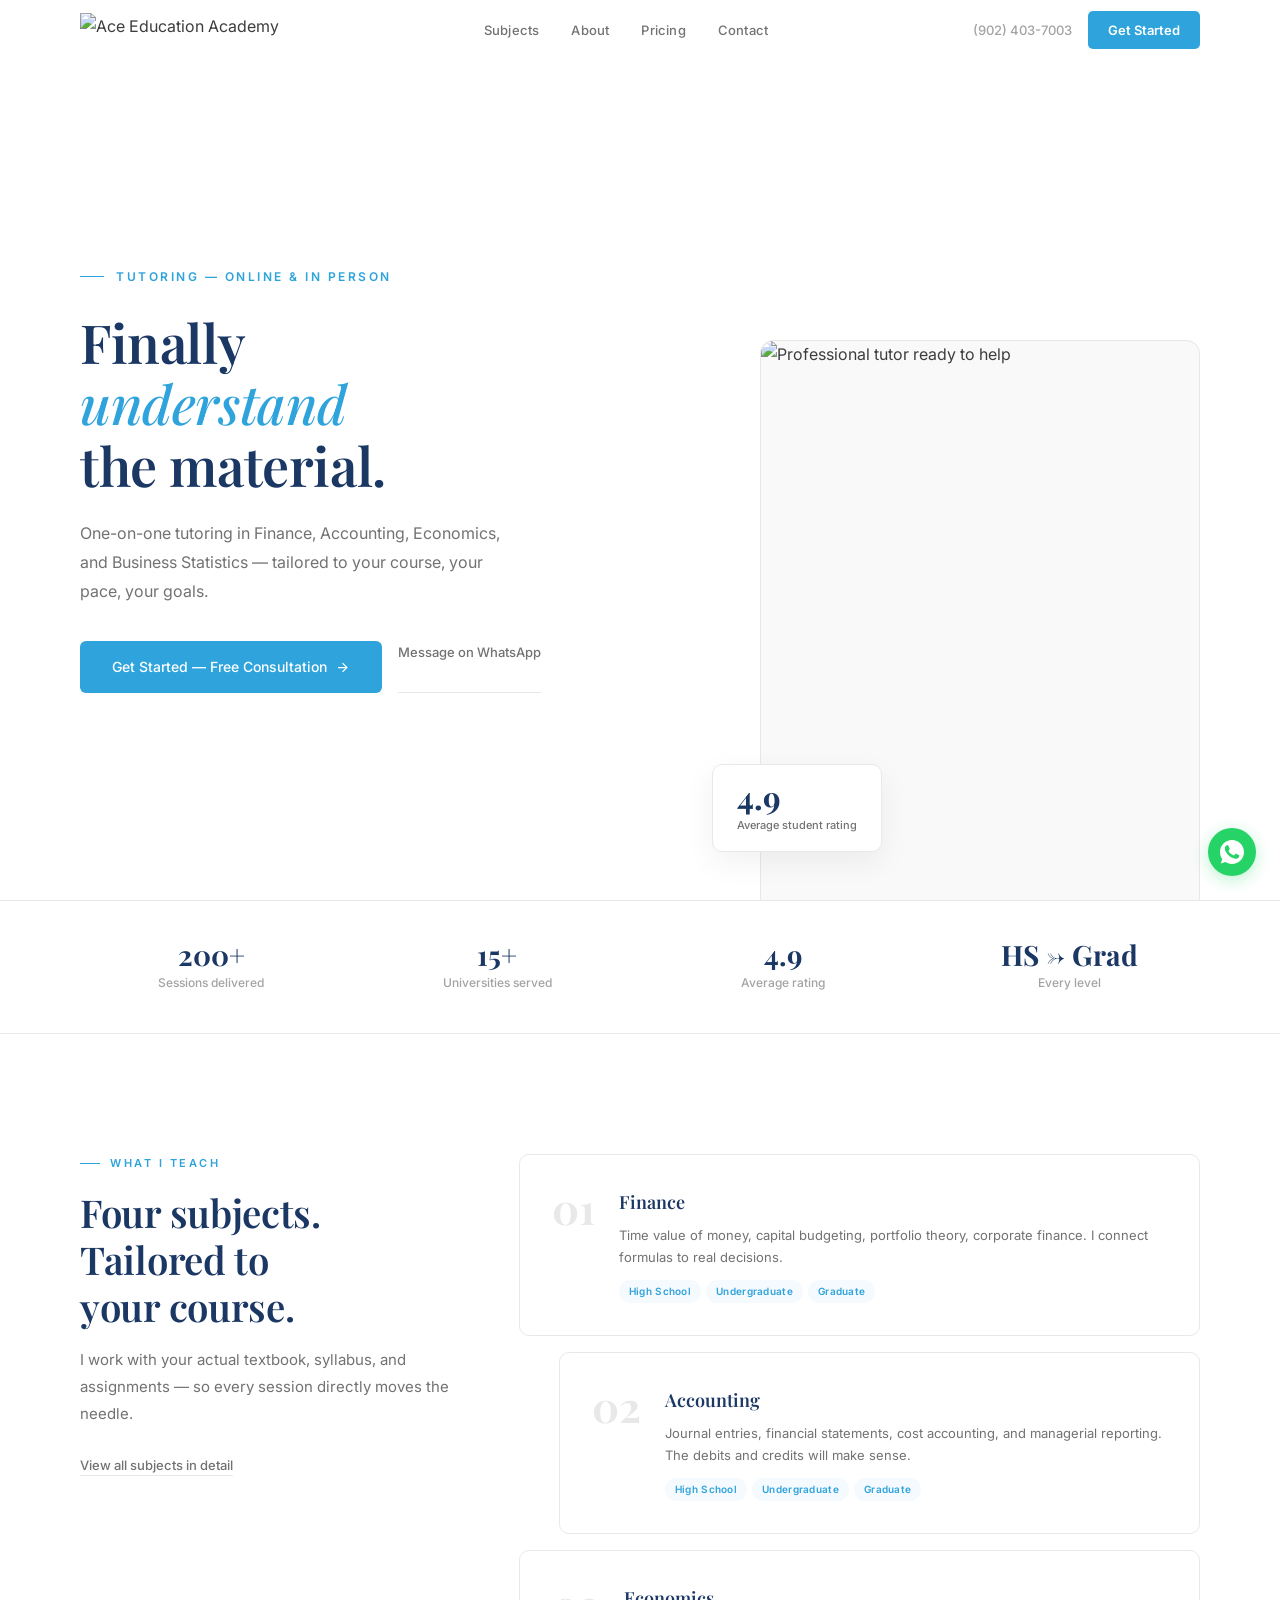
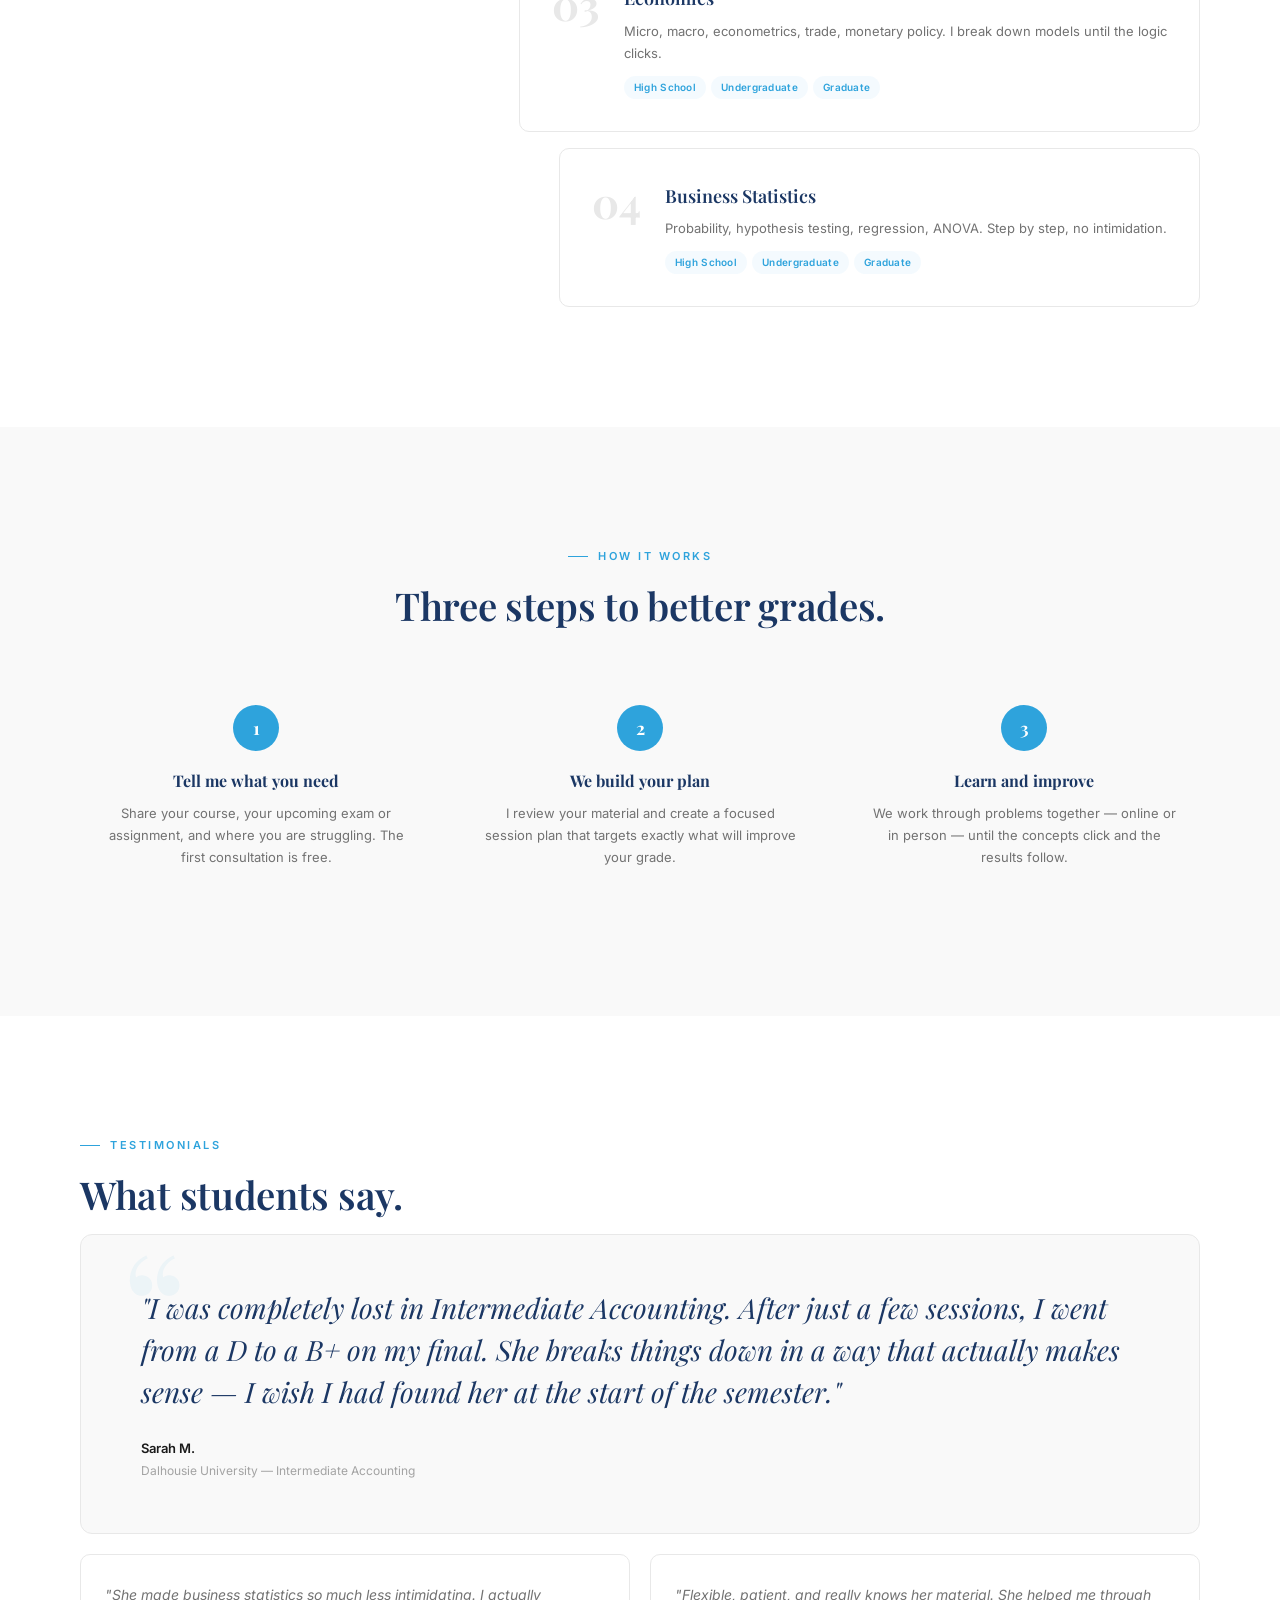
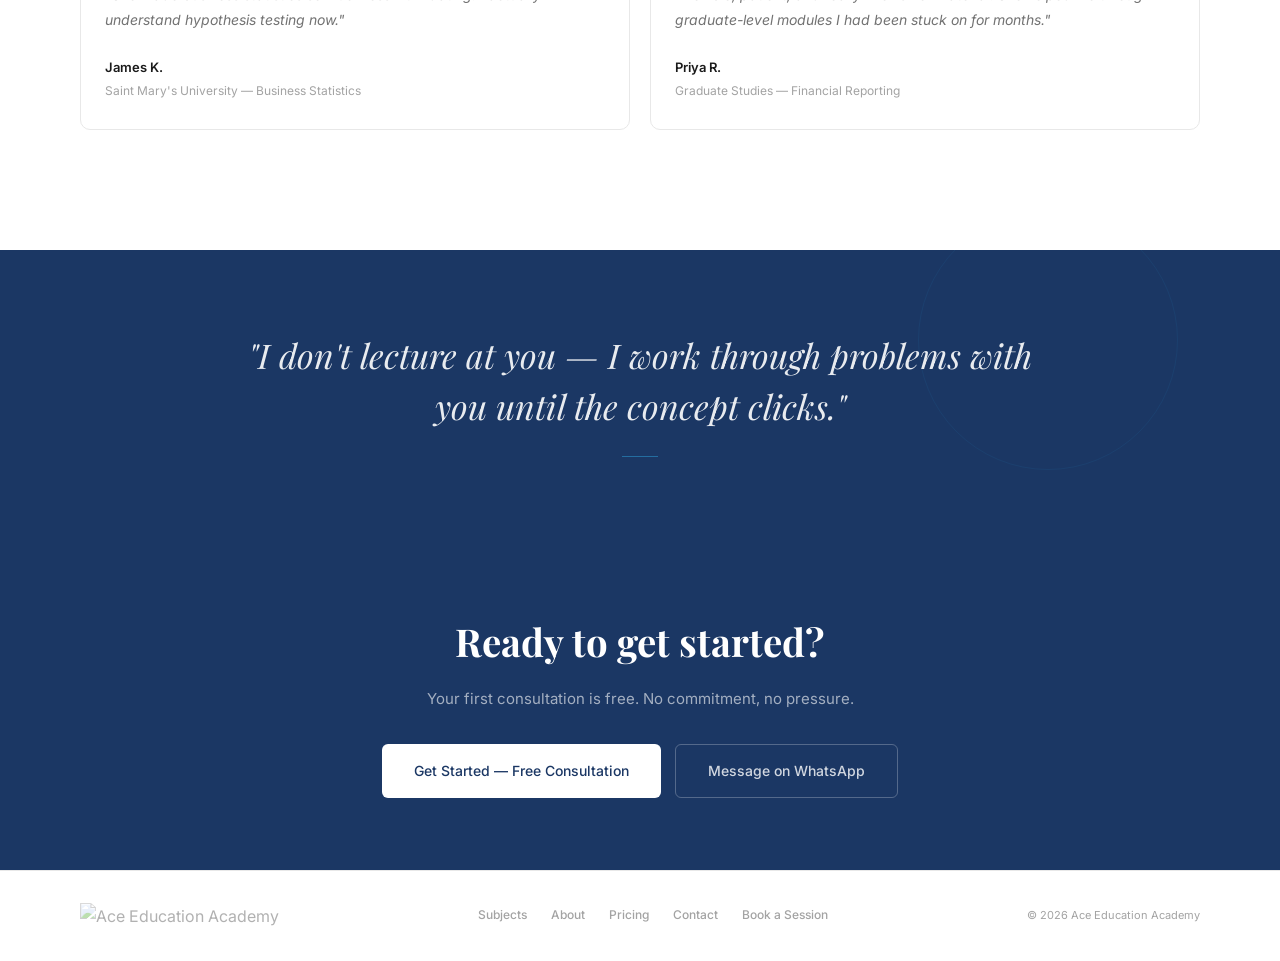
==== commit b4d1ee78: "Update index.html" ====
--- a/index.html
+++ b/index.html
@@ -29,8 +29,8 @@
   <a href="subjects.html" onclick="cm()">Subjects</a>
   <a href="about.html" onclick="cm()">About</a>
   <a href="pricing.html" onclick="cm()">Pricing</a>
-  <a href="booking.html" onclick="cm()">Contact</a>
-  <a href="booking.html" onclick="cm()">Get Started — Free Consultation</a>
+  <a href="contact.html" onclick="cm()">Contact</a>
+<a href="booking.html" onclick="cm()">Book a Session — Free Consultation</a>
 </div></nav>
 
 <!-- HERO -->
@@ -125,7 +125,9 @@
 
 <footer class="foot"><div class="foot-in">
   <a href="index.html"><img src="https://res.cloudinary.com/dsh3tzujw/image/upload/v1774471866/WhatsApp_Image_2026-03-25_at_9.10.03_PM_xwjxak.png" alt="Ace Education Academy" class="foot-logo"></a>
-  <nav class="foot-nav"><a href="subjects.html">Subjects</a><a href="about.html">About</a><a href="pricing.html">Pricing</a><a href="booking.html">Contact</a></nav>
+  <nav class="foot-nav"><a href="subjects.html">Subjects</a><a href="about.html">About</a><a href="pricing.html">Pricing</a><a href="contact.html">Contact</a>
+<a href="booking.html">Book a Session</a>
+</nav>
   <div class="foot-c">&copy; 2026 Ace Education Academy</div>
 </div></footer>
 
--- a/style.css
+++ b/style.css
@@ -255,3 +255,27 @@
   .cta-band-btns{flex-direction:column;align-items:center}
   .ref{flex-direction:column;text-align:center}
 }
+
+/* ===================== CONTACT PAGE — ADDITIONS ===================== */
+
+/* Hint text under contact cards */
+.c-hint{display:block;font-size:10px;color:var(--faint);margin-top:6px;letter-spacing:.2px}
+
+/* WhatsApp card green accent on hover */
+.c-card--wa:hover{border-color:#25D366}
+
+/* Quick Reference grid */
+.qr-grid{display:grid;grid-template-columns:repeat(4,1fr);gap:20px;margin-top:32px}
+.qr-item{background:var(--white);border:1px solid var(--line);border-radius:8px;padding:24px 22px}
+.qr-item h4{font-size:11px;font-weight:600;letter-spacing:1.5px;text-transform:uppercase;color:var(--blue);margin-bottom:8px}
+.qr-item p{font-size:13px;color:var(--muted);line-height:1.7}
+.qr-item a{color:var(--blue);border-bottom:1px solid var(--blue)}
+
+@media(max-width:1024px){
+  .qr-grid{grid-template-columns:1fr 1fr}
+}
+@media(max-width:768px){
+  .qr-grid{grid-template-columns:1fr}
+}
+
+
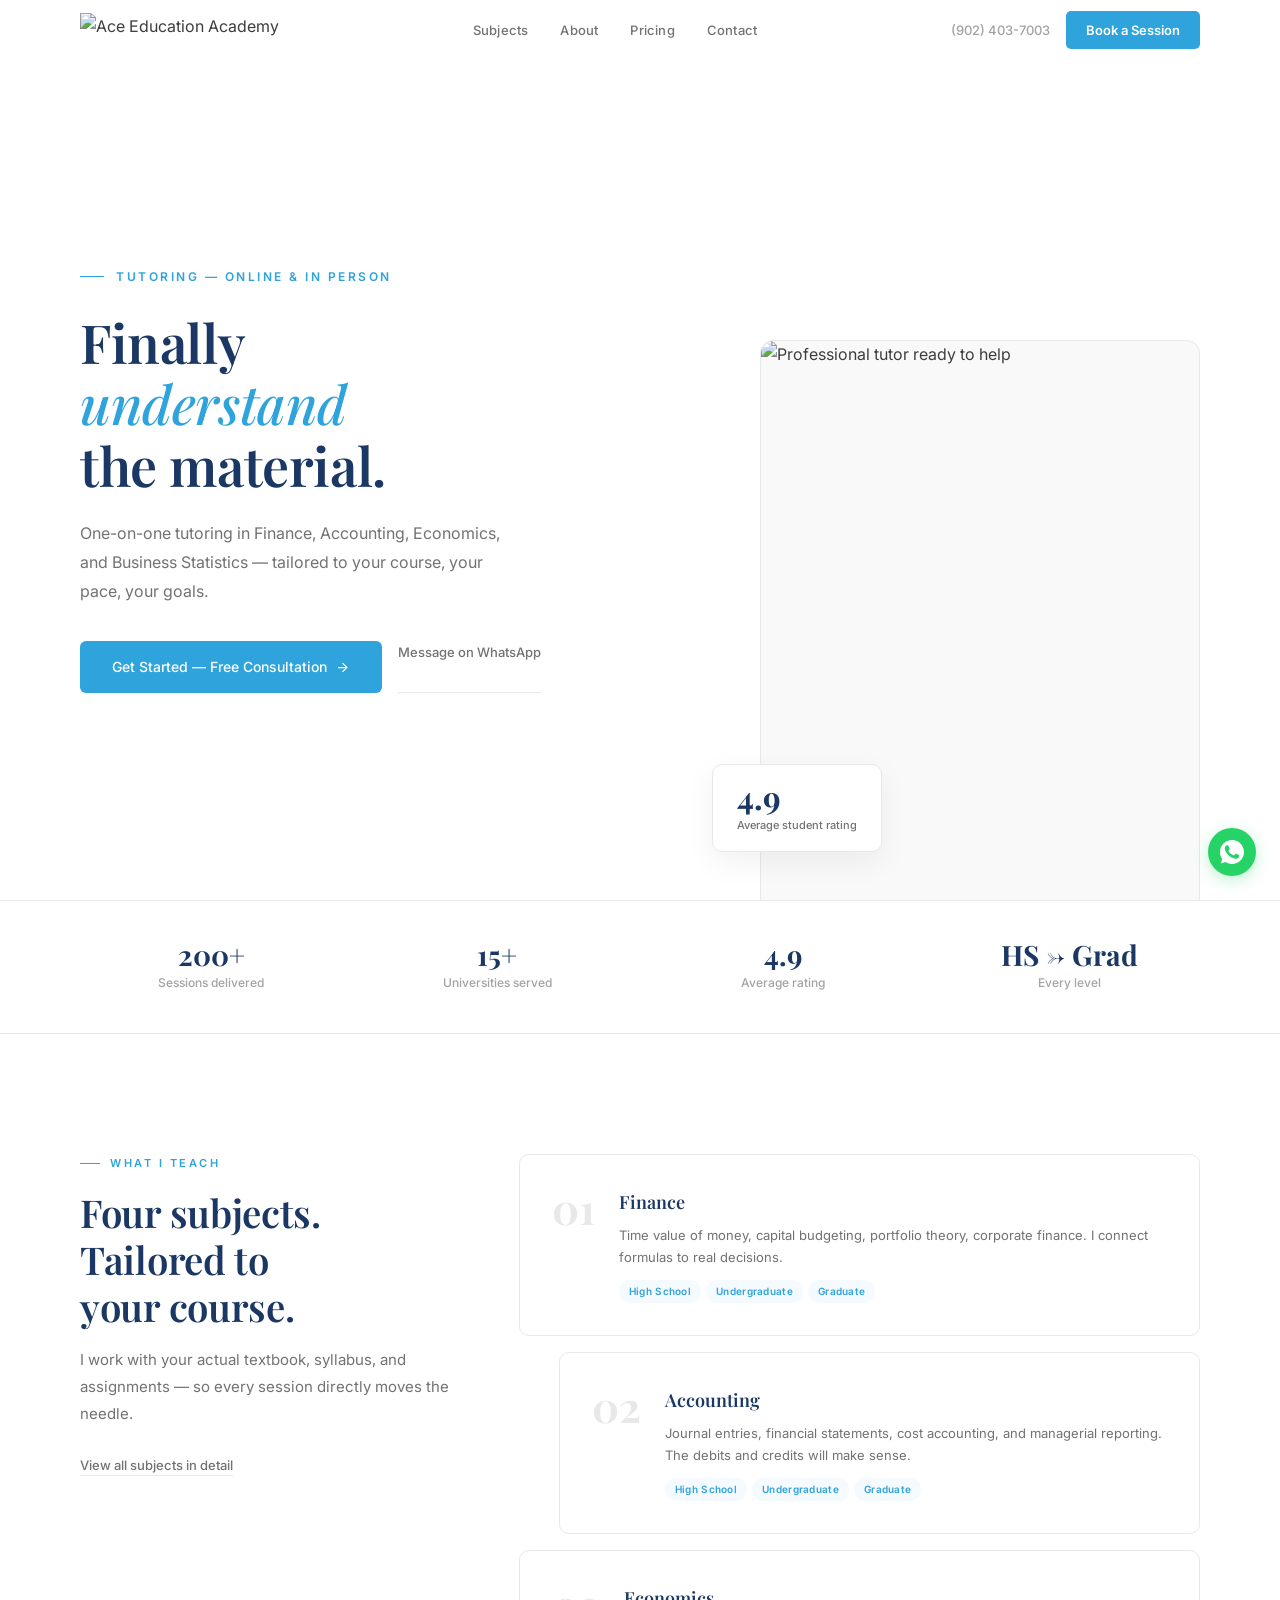
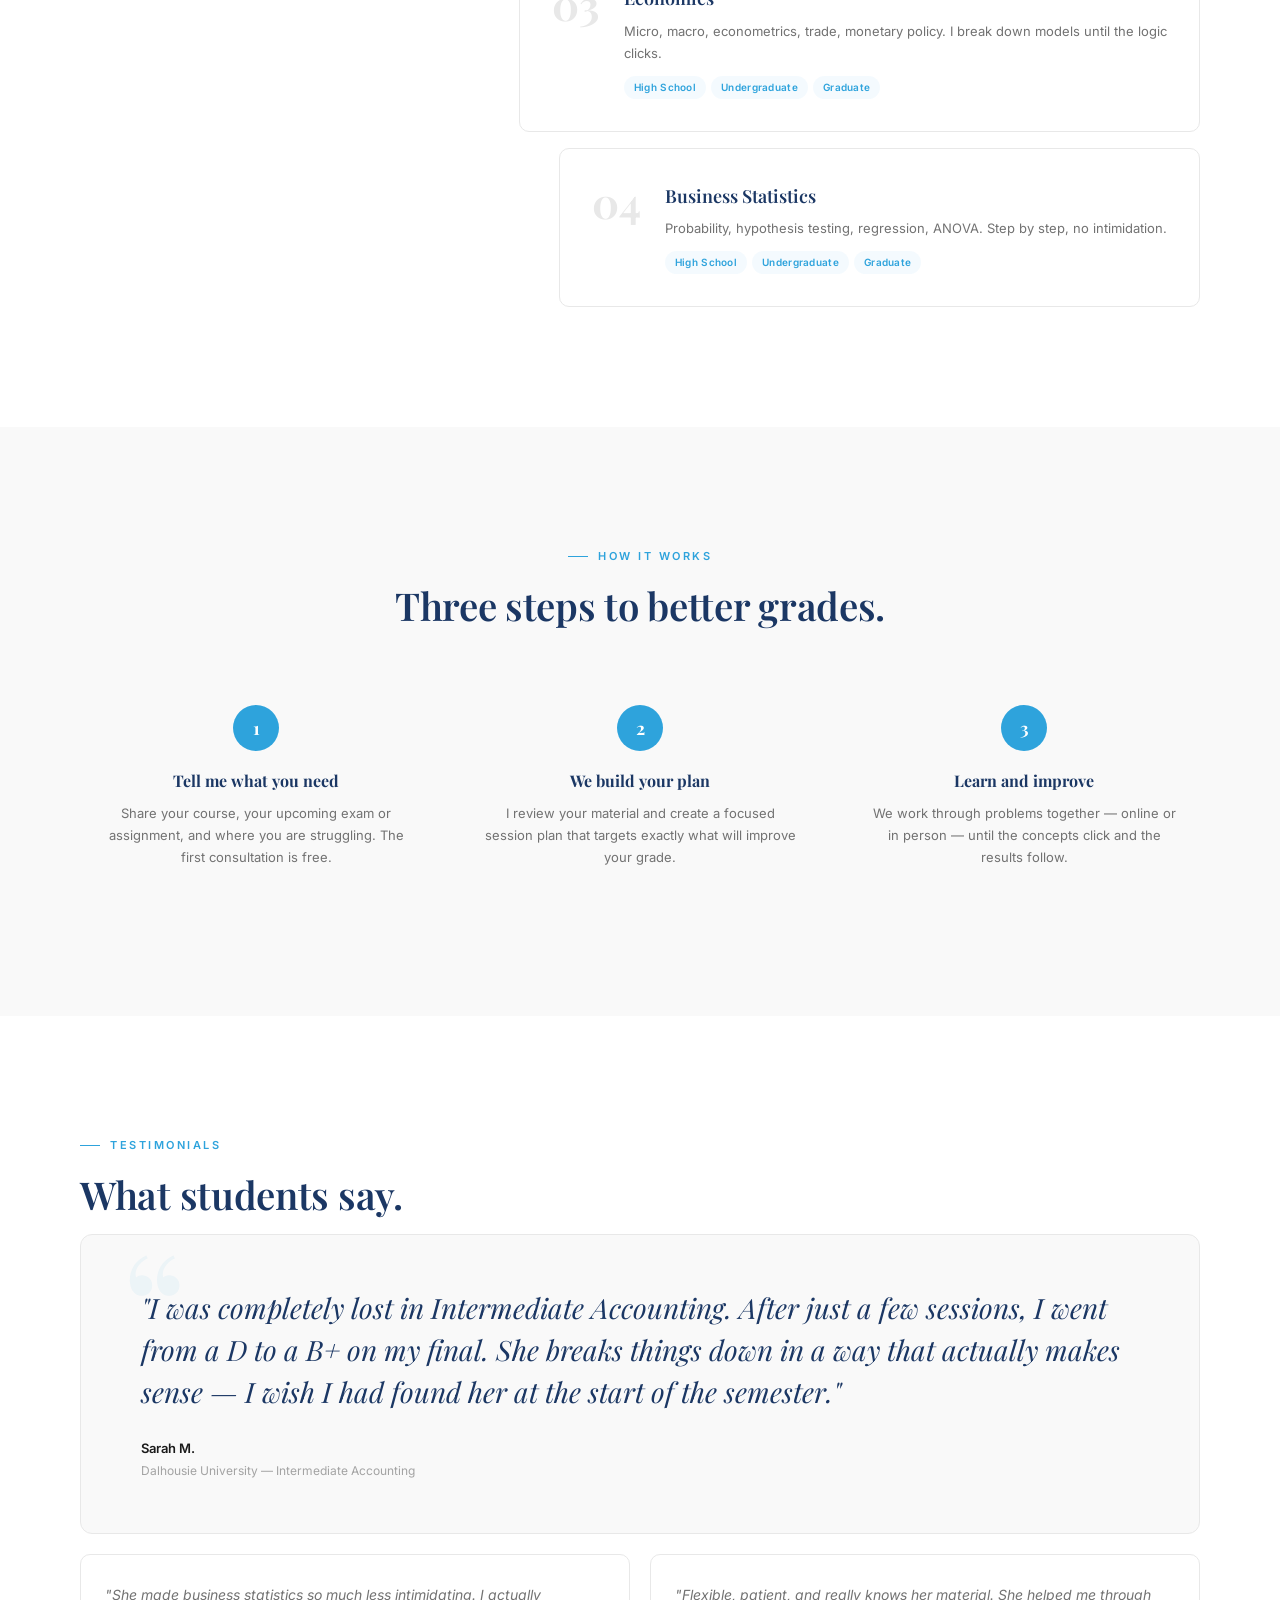
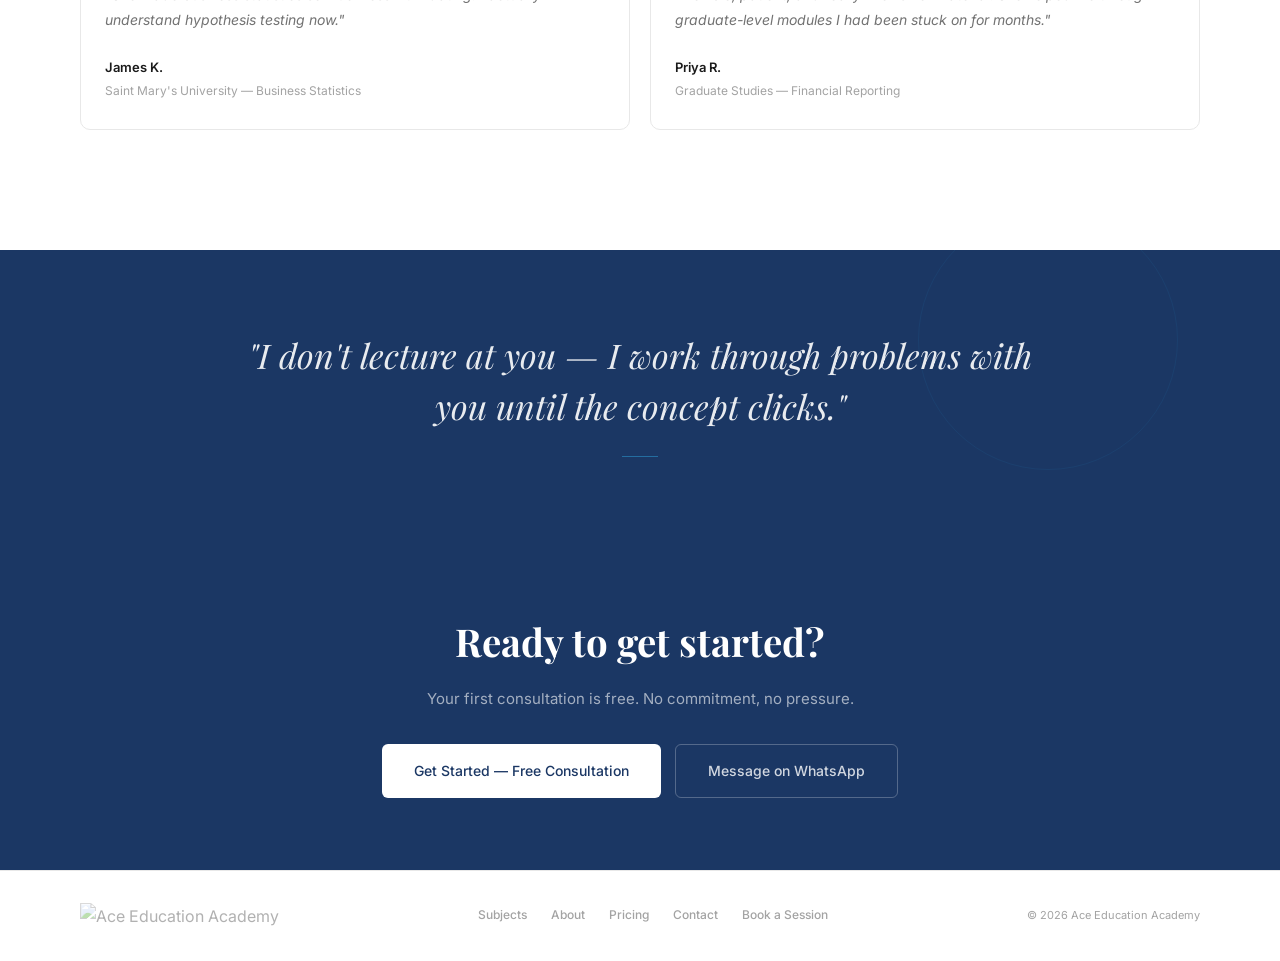
==== commit 188fd776: "Update index.html" ====
--- a/index.html
+++ b/index.html
@@ -17,11 +17,11 @@
     <li><a href="subjects.html">Subjects</a></li>
     <li><a href="about.html">About</a></li>
     <li><a href="pricing.html">Pricing</a></li>
-    <li><a href="booking.html">Contact</a></li>
+    <li><a href="contact.html">Contact</a></li>
   </ul>
   <div class="nav-r">
     <a href="tel:+19024037003" class="nav-tel">(902) 403-7003</a>
-    <a href="booking.html" class="nav-cta">Get Started</a>
+    <a href="booking.html" class="nav-cta">Book a Session</a>
     <button class="ham" id="ham" aria-label="Menu"><span></span><span></span><span></span></button>
   </div>
 </div>
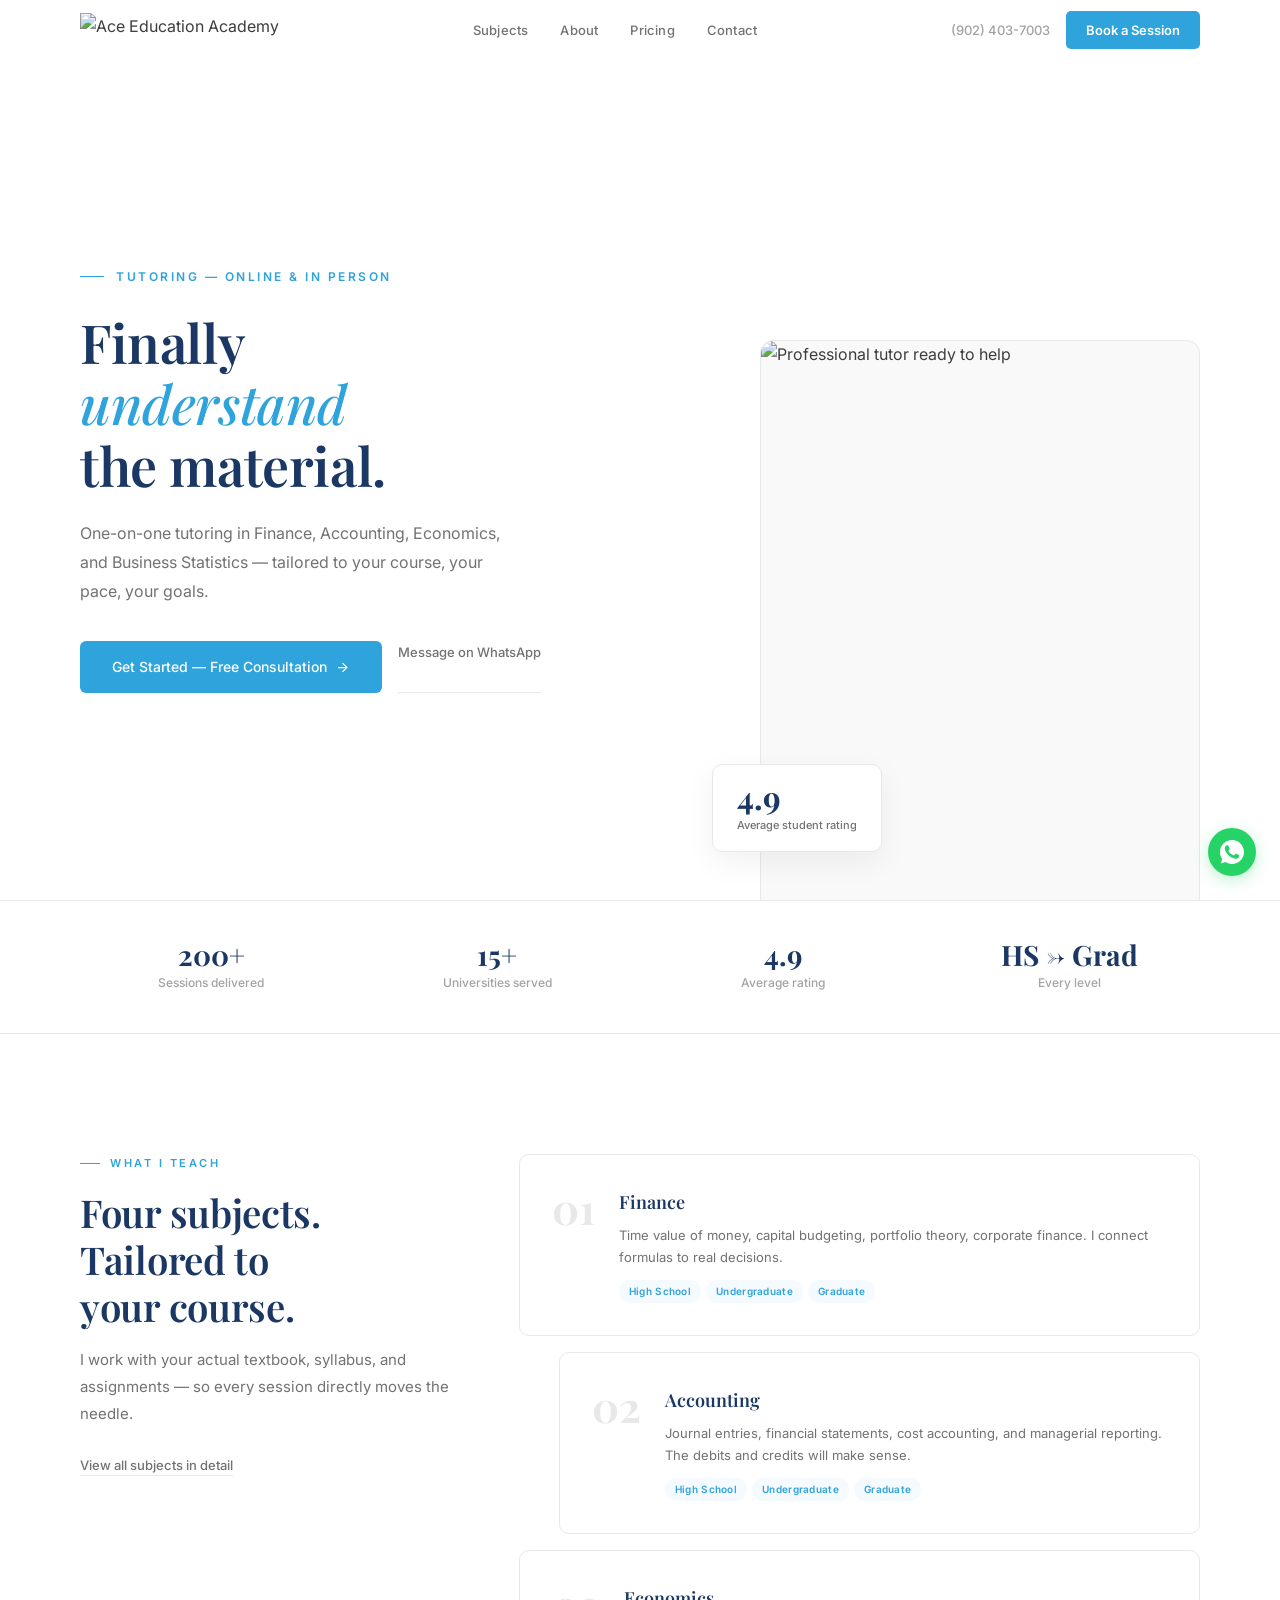
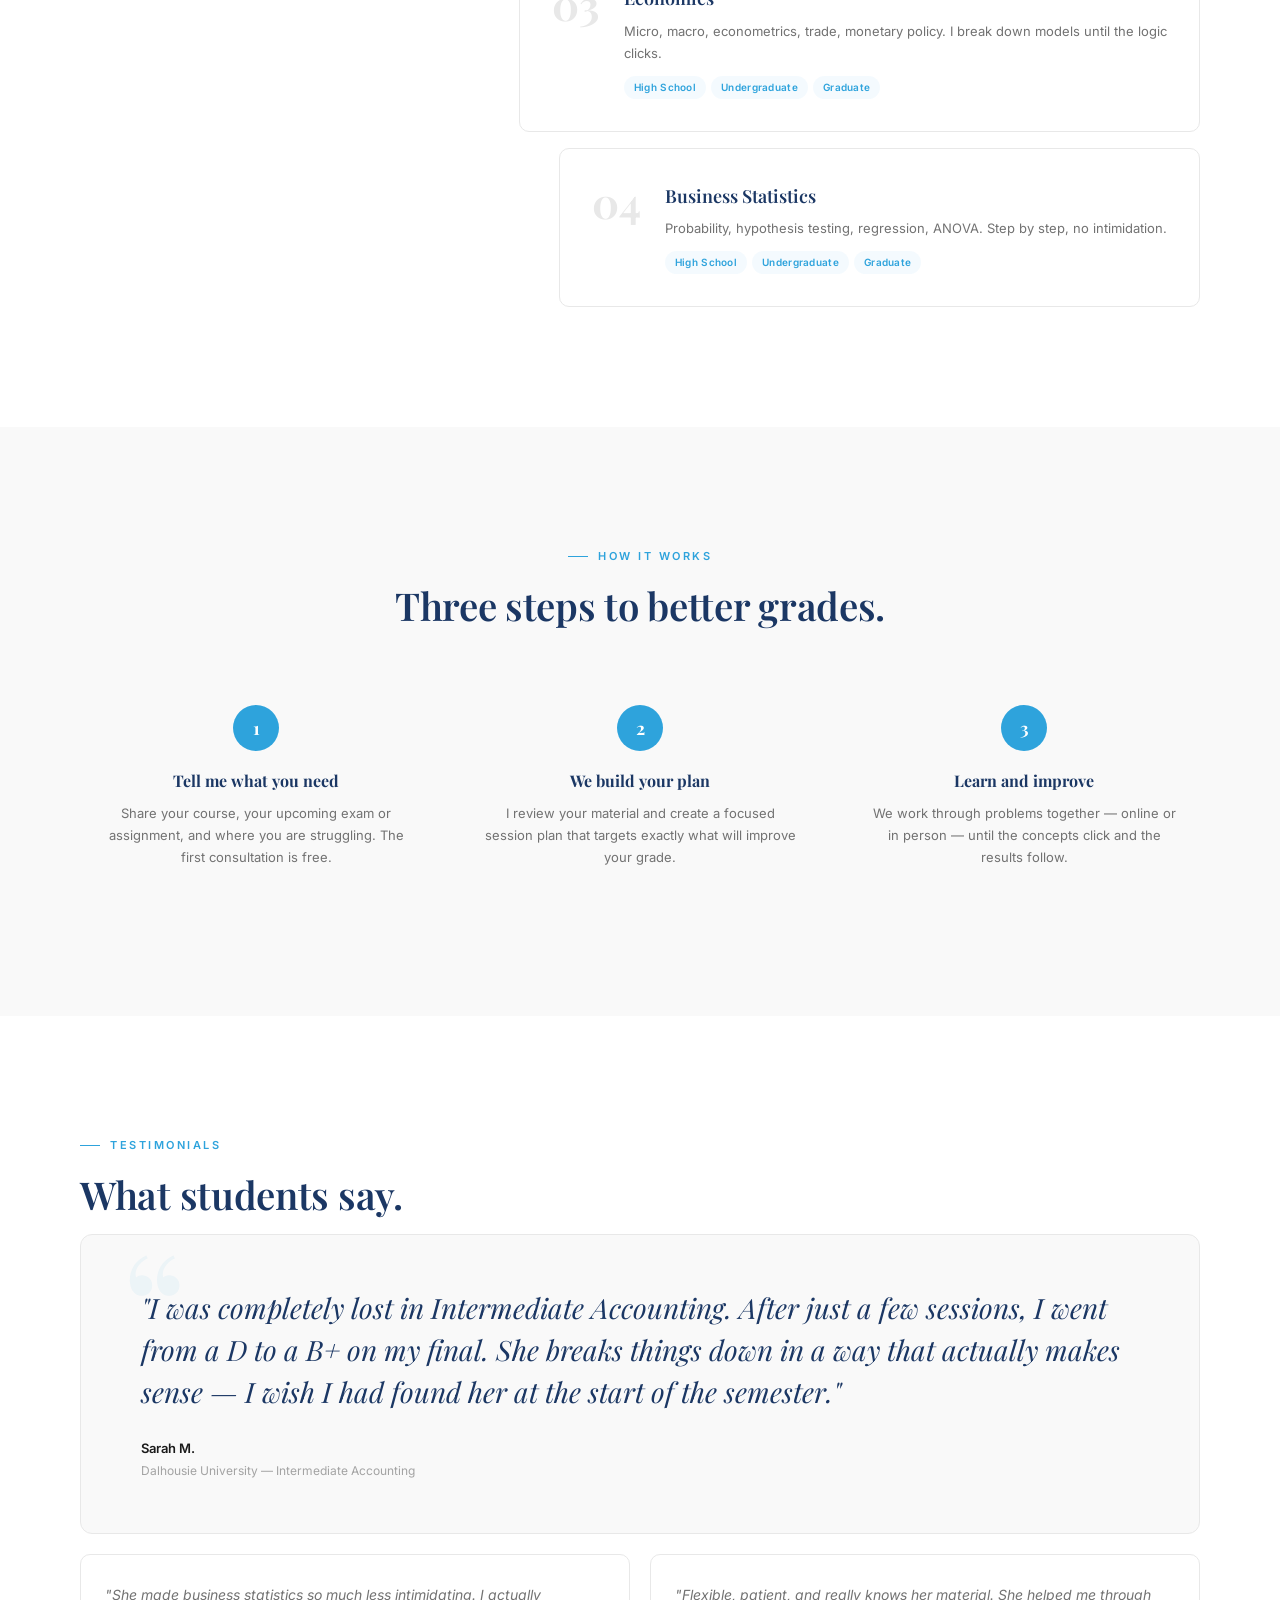
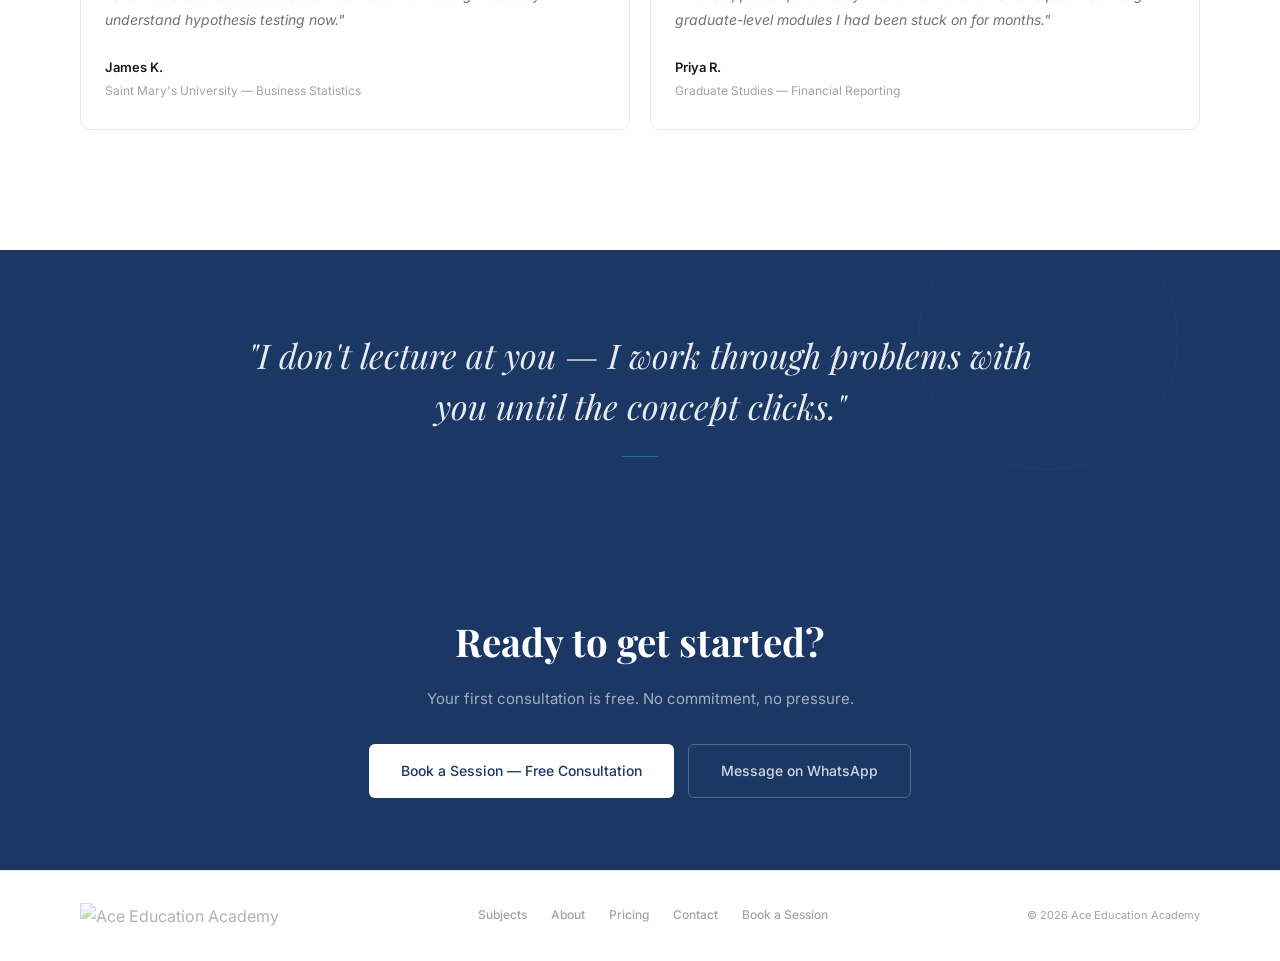
==== commit 772c910c: "Update index.html" ====
--- a/index.html
+++ b/index.html
@@ -11,6 +11,7 @@
 </head>
 <body>
 
+<!-- NAV -->
 <nav class="nav" id="nav"><div class="nav-in">
   <a href="index.html"><img src="https://res.cloudinary.com/dsh3tzujw/image/upload/v1774471866/WhatsApp_Image_2026-03-25_at_9.10.03_PM_xwjxak.png" alt="Ace Education Academy" class="nav-logo"></a>
   <ul class="nav-mid">
@@ -30,7 +31,7 @@
   <a href="about.html" onclick="cm()">About</a>
   <a href="pricing.html" onclick="cm()">Pricing</a>
   <a href="contact.html" onclick="cm()">Contact</a>
-<a href="booking.html" onclick="cm()">Book a Session — Free Consultation</a>
+  <a href="booking.html" onclick="cm()">Book a Session — Free Consultation</a>
 </div></nav>
 
 <!-- HERO -->
@@ -118,19 +119,19 @@
   <h2>Ready to get started?</h2>
   <p>Your first consultation is free. No commitment, no pressure.</p>
   <div class="cta-band-btns">
-    <a href="booking.html" class="btn btn-w">Get Started — Free Consultation</a>
+    <a href="booking.html" class="btn btn-w">Book a Session — Free Consultation</a>
     <a href="https://wa.me/19024037003?text=Hi%2C%20I%27m%20interested%20in%20tutoring." target="_blank" rel="noopener" class="btn btn-g">Message on WhatsApp</a>
   </div>
 </section>
 
+<!-- FOOTER -->
 <footer class="foot"><div class="foot-in">
   <a href="index.html"><img src="https://res.cloudinary.com/dsh3tzujw/image/upload/v1774471866/WhatsApp_Image_2026-03-25_at_9.10.03_PM_xwjxak.png" alt="Ace Education Academy" class="foot-logo"></a>
-  <nav class="foot-nav"><a href="subjects.html">Subjects</a><a href="about.html">About</a><a href="pricing.html">Pricing</a><a href="contact.html">Contact</a>
-<a href="booking.html">Book a Session</a>
-</nav>
+  <nav class="foot-nav"><a href="subjects.html">Subjects</a><a href="about.html">About</a><a href="pricing.html">Pricing</a><a href="contact.html">Contact</a><a href="booking.html">Book a Session</a></nav>
   <div class="foot-c">&copy; 2026 Ace Education Academy</div>
 </div></footer>
 
+<!-- WA FAB -->
 <a href="https://wa.me/19024037003?text=Hi%2C%20I%27m%20interested%20in%20tutoring." target="_blank" rel="noopener" class="wa" aria-label="WhatsApp"><svg viewBox="0 0 32 32"><path d="M16.004 0h-.008C7.174 0 0 7.176 0 16c0 3.5 1.128 6.744 3.046 9.378L1.054 31.29l6.118-1.958A15.924 15.924 0 0 0 16.004 32C24.826 32 32 24.822 32 16S24.826 0 16.004 0zm9.312 22.594c-.39 1.1-1.932 2.014-3.168 2.28-.846.18-1.95.324-5.67-1.218-4.762-1.974-7.828-6.81-8.066-7.126-.228-.316-1.924-2.562-1.924-4.888s1.218-3.468 1.65-3.942c.432-.474.944-.592 1.258-.592.314 0 .63.002.904.016.29.014.68-.11 1.064.812.39.944 1.336 3.27 1.454 3.506.118.236.196.512.04.828-.158.316-.236.512-.472.79-.236.276-.496.616-.708.826-.236.236-.482.492-.208.966.276.474 1.226 2.022 2.632 3.276 1.81 1.614 3.336 2.114 3.81 2.35.474.236.75.196 1.026-.118.276-.316 1.18-1.374 1.494-1.848.314-.474.63-.394 1.064-.236.432.158 2.758 1.3 3.232 1.536.474.236.788.354.906.552.118.196.118 1.148-.272 2.25z"/></svg></a>
 
 <script>
--- a/style.css
+++ b/style.css
@@ -58,7 +58,7 @@
 .mob a:last-child{border:0;color:var(--blue);font-weight:600}
 
 /* ===================== HERO ===================== */
-.hero{max-width:1200px;margin:0 auto;padding:60px 40px 0;display:grid;grid-template-columns:1fr 440px;gap:48px;align-items:center;min-height:calc(100vh - 0px)}
+.hero{max-width:1200px;margin:0 auto;padding:60px 40px 0;display:grid;grid-template-columns:1fr 440px;gap:48px;align-items:center;min-height:100vh}
 .hero-content{padding:20px 0}
 .hero-label{font-size:12px;font-weight:600;letter-spacing:2.5px;text-transform:uppercase;color:var(--blue);margin-bottom:24px;display:flex;align-items:center;gap:12px}
 .hero-label::before{content:'';width:24px;height:1px;background:var(--blue)}
@@ -78,8 +78,10 @@
 .trust-n{font-family:var(--serif);font-size:28px;font-weight:700;color:var(--navy);line-height:1}
 .trust-t{font-size:12px;color:var(--faint);font-weight:500;margin-top:4px}
 
+/* ===================== SECTIONS ===================== */
+.sec{padding:120px 0}
+
 /* ===================== SUBJECTS (home) ===================== */
-.sec{padding:120px 0}
 .subjects-h{display:grid;grid-template-columns:.55fr 1fr;gap:64px;align-items:start}
 .subjects-intro{position:sticky;top:100px}
 .scards{display:flex;flex-direction:column;gap:16px}
@@ -176,27 +178,27 @@
 
 /* CONTACT GRID */
 .contact-grid{display:grid;grid-template-columns:repeat(4,1fr);gap:16px;margin-bottom:64px}
-.c-card{padding:28px 20px;background:var(--sand);border:1px solid var(--line);border-radius:10px;text-align:center;transition:border-color .3s}
-.c-card:hover{border-color:var(--blue)}
+.c-card{padding:28px 20px;background:var(--sand);border:1px solid var(--line);border-radius:10px;text-align:center;transition:border-color .3s,box-shadow .3s}
+.c-card:hover{border-color:var(--blue);box-shadow:0 6px 24px rgba(46,163,220,.07)}
 .c-card svg{width:22px;height:22px;color:var(--blue);margin:0 auto 12px}
 .c-card h4{font-size:13px;font-weight:600;color:var(--navy);margin-bottom:4px}
 .c-card p{font-size:12px;color:var(--muted);line-height:1.5}
-.c-card a{color:var(--blue)}
+.c-hint{display:block;font-size:10px;color:var(--faint);margin-top:6px;letter-spacing:.2px}
+.c-card--wa:hover{border-color:#25D366}
 
 /* FAQ */
 .faq{max-width:680px}
 .faq-i{padding:24px 0;border-bottom:1px solid var(--line)}
-.faq-i:first-child{border-top:2px solid var(--navy)}
+.faq-i:first-of-type{border-top:2px solid var(--navy)}
 .faq-q{font-family:var(--serif);font-size:16px;font-weight:600;color:var(--navy);margin-bottom:8px}
 .faq-a{font-size:13px;color:var(--muted);line-height:1.75}
 
-/* CONTACT INLINE */
-.contact-inline{display:flex;justify-content:space-between;align-items:center;flex-wrap:wrap;gap:20px;padding:64px 0}
-.contact-inline h2{font-family:var(--serif);font-size:22px;font-weight:600;color:var(--navy)}
-.pills{display:flex;gap:8px;flex-wrap:wrap}
-.pill{display:inline-flex;align-items:center;gap:6px;padding:10px 18px;border:1px solid var(--line);border-radius:32px;font-size:12px;font-weight:500;color:var(--muted);background:var(--white);transition:border-color .2s,color .2s}
-.pill:hover{border-color:var(--blue);color:var(--navy)}
-.pill svg{width:14px;height:14px;flex-shrink:0}
+/* QUICK REFERENCE (contact page) */
+.qr-grid{display:grid;grid-template-columns:repeat(4,1fr);gap:20px;margin-top:32px}
+.qr-item{background:var(--white);border:1px solid var(--line);border-radius:8px;padding:24px 22px}
+.qr-item h4{font-size:11px;font-weight:600;letter-spacing:1.5px;text-transform:uppercase;color:var(--blue);margin-bottom:8px}
+.qr-item p{font-size:13px;color:var(--muted);line-height:1.7}
+.qr-item a{color:var(--blue);border-bottom:1px solid var(--blue)}
 
 /* ===================== FOOTER ===================== */
 .foot{border-top:1px solid var(--line);padding:32px 0}
@@ -206,7 +208,7 @@
 .foot-nav a{font-size:12px;color:var(--faint);font-weight:500;transition:color .2s}.foot-nav a:hover{color:var(--text)}
 .foot-c{font-size:11px;color:var(--faint)}
 
-/* WA */
+/* WA FAB */
 .wa{position:fixed;bottom:24px;right:24px;width:48px;height:48px;background:#25D366;border-radius:50%;display:flex;align-items:center;justify-content:center;box-shadow:0 4px 16px rgba(37,211,102,.3);z-index:90;transition:transform .2s}
 .wa:hover{transform:scale(1.06)}
 .wa svg{width:24px;height:24px;fill:#fff}
@@ -235,6 +237,7 @@
   .testi-row{grid-template-columns:1fr}
   .testi-big{padding:32px 28px}
   .contact-grid{grid-template-columns:1fr 1fr}
+  .qr-grid{grid-template-columns:1fr 1fr}
 }
 @media(max-width:768px){
   .nav-mid,.nav-tel{display:none}
@@ -244,38 +247,13 @@
   .trust-in{padding:0 20px}
   .about-grid{grid-template-columns:1fr}
   .booking-strip{flex-direction:column;gap:10px}
-  .contact-inline{flex-direction:column;align-items:flex-start}
-  .contact-grid{grid-template-columns:1fr}
+  .contact-grid{grid-template-columns:1fr 1fr}
+  .qr-grid{grid-template-columns:1fr}
   .foot-in{flex-direction:column;align-items:flex-start}
 }
 @media(max-width:480px){
   .hero-btns{flex-direction:column;align-items:stretch}
   .hero-img{height:300px}
-  .pills{flex-direction:column}
   .cta-band-btns{flex-direction:column;align-items:center}
   .ref{flex-direction:column;text-align:center}
 }
-
-/* ===================== CONTACT PAGE — ADDITIONS ===================== */
-
-/* Hint text under contact cards */
-.c-hint{display:block;font-size:10px;color:var(--faint);margin-top:6px;letter-spacing:.2px}
-
-/* WhatsApp card green accent on hover */
-.c-card--wa:hover{border-color:#25D366}
-
-/* Quick Reference grid */
-.qr-grid{display:grid;grid-template-columns:repeat(4,1fr);gap:20px;margin-top:32px}
-.qr-item{background:var(--white);border:1px solid var(--line);border-radius:8px;padding:24px 22px}
-.qr-item h4{font-size:11px;font-weight:600;letter-spacing:1.5px;text-transform:uppercase;color:var(--blue);margin-bottom:8px}
-.qr-item p{font-size:13px;color:var(--muted);line-height:1.7}
-.qr-item a{color:var(--blue);border-bottom:1px solid var(--blue)}
-
-@media(max-width:1024px){
-  .qr-grid{grid-template-columns:1fr 1fr}
-}
-@media(max-width:768px){
-  .qr-grid{grid-template-columns:1fr}
-}
-
-
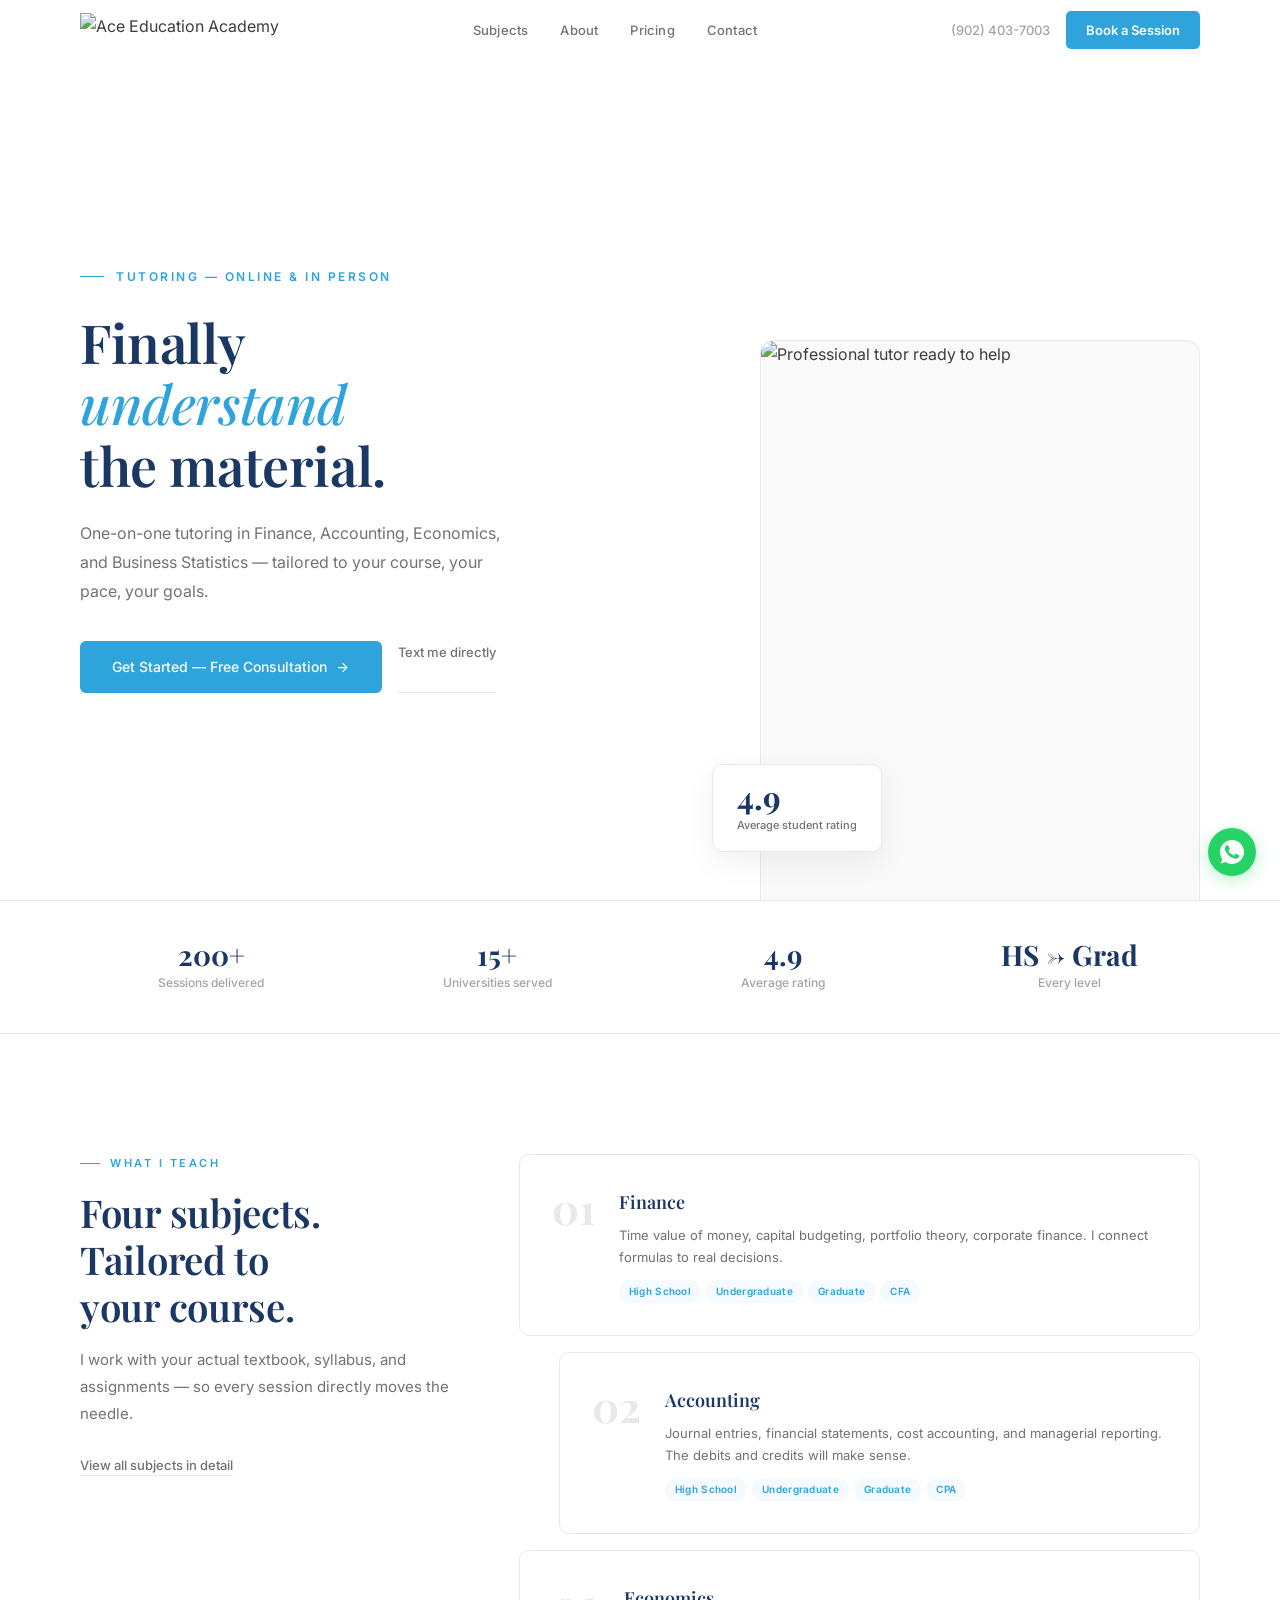
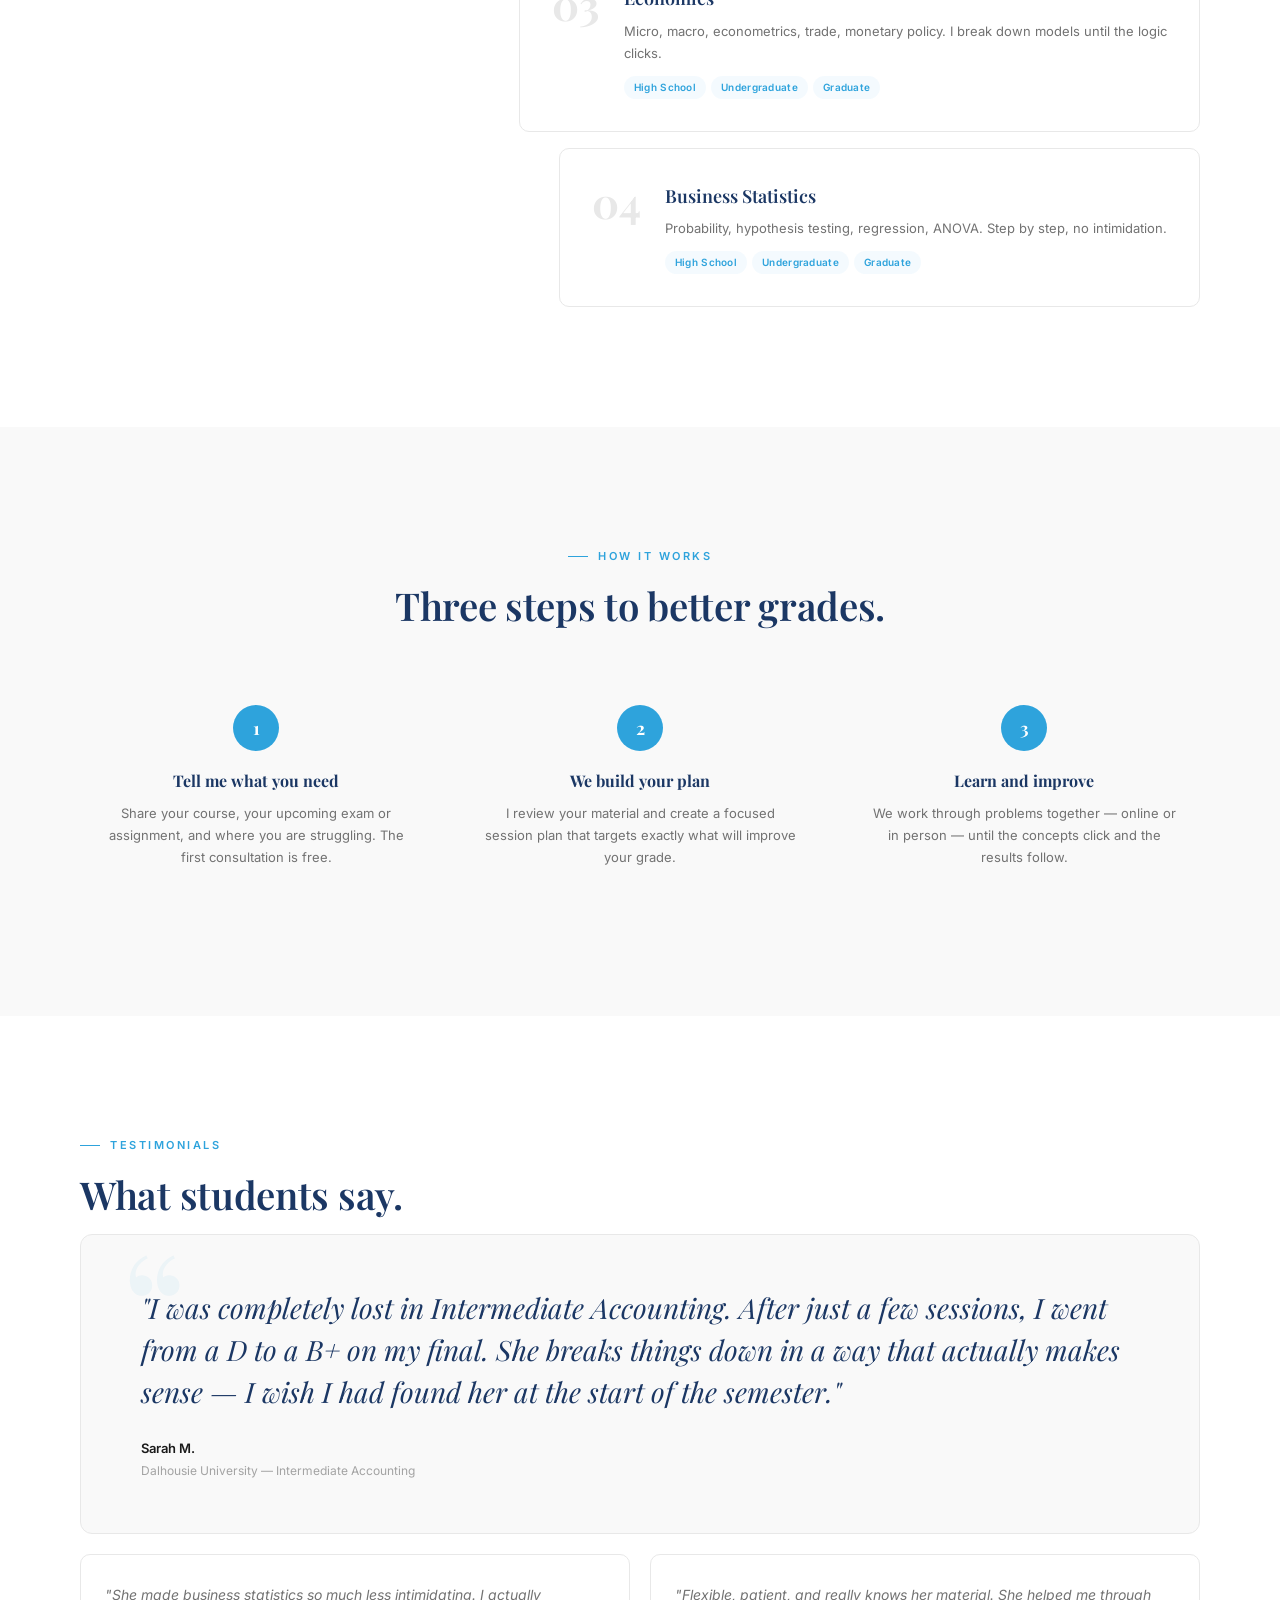
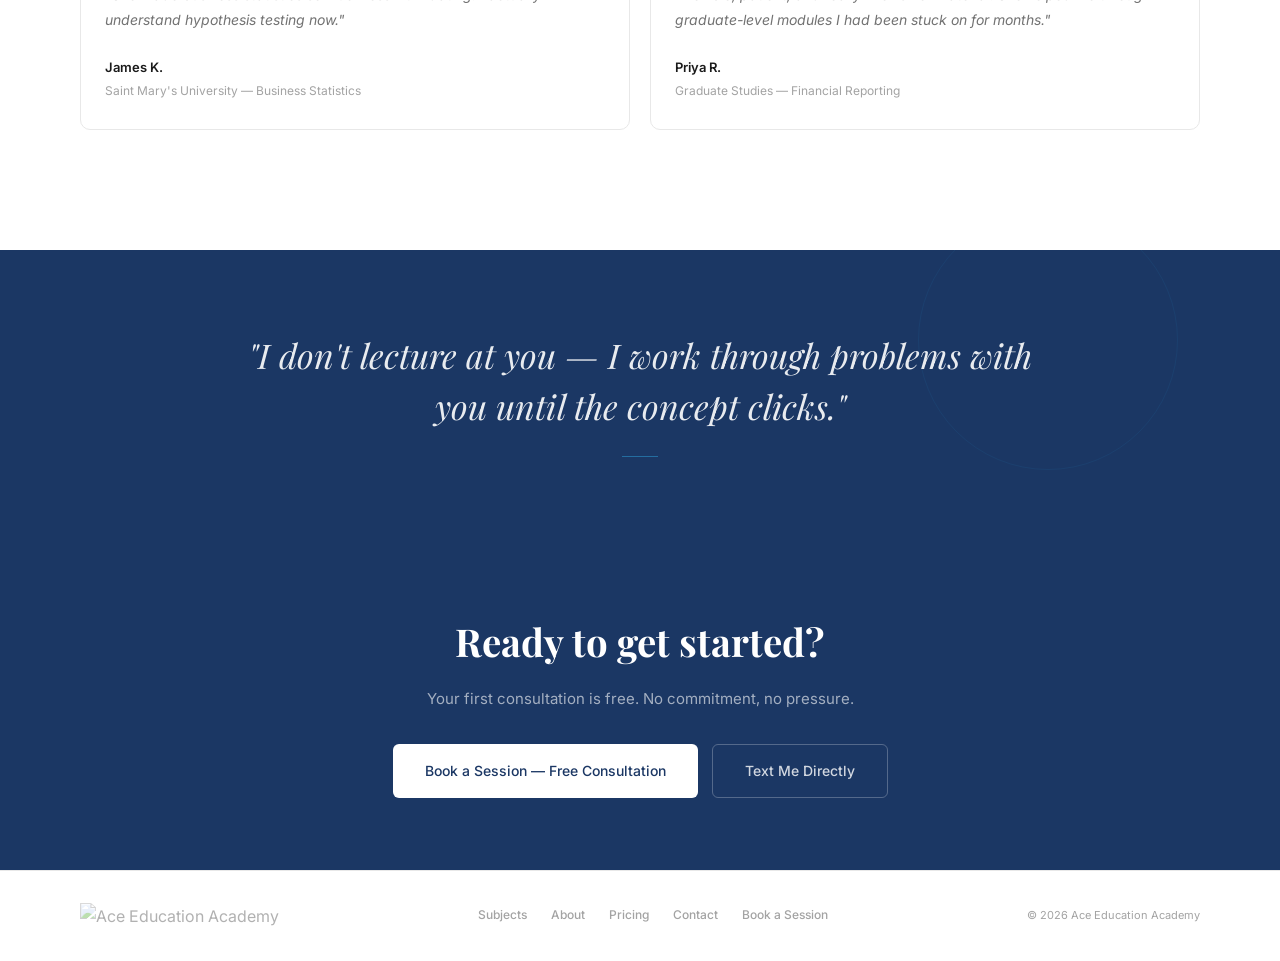
==== commit 8a3b6ab1: "Update index.html" ====
--- a/index.html
+++ b/index.html
@@ -42,7 +42,7 @@
     <p class="hero-sub rv d2">One-on-one tutoring in Finance, Accounting, Economics, and Business Statistics — tailored to your course, your pace, your goals.</p>
     <div class="hero-btns rv d3">
       <a href="booking.html" class="btn btn-p">Get Started — Free Consultation <svg viewBox="0 0 24 24" fill="none" stroke="currentColor" stroke-width="2"><path d="M5 12h14M12 5l7 7-7 7"/></svg></a>
-      <a href="https://wa.me/19024037003?text=Hi%2C%20I%27m%20interested%20in%20tutoring." target="_blank" rel="noopener" class="link-s">Message on WhatsApp</a>
+      <a href="sms:+19024037003" class="link-s">Text me directly</a>
     </div>
   </div>
   <div class="hero-photo rv d2">
@@ -71,8 +71,8 @@
       <div style="margin-top:24px" class="rv d3"><a href="subjects.html" class="link-s">View all subjects in detail</a></div>
     </div>
     <div class="scards">
-      <div class="sc rv"><div class="sc-n">01</div><div><h3>Finance</h3><p>Time value of money, capital budgeting, portfolio theory, corporate finance. I connect formulas to real decisions.</p><div class="tags"><span class="tag">High School</span><span class="tag">Undergraduate</span><span class="tag">Graduate</span></div></div></div>
-      <div class="sc rv"><div class="sc-n">02</div><div><h3>Accounting</h3><p>Journal entries, financial statements, cost accounting, and managerial reporting. The debits and credits will make sense.</p><div class="tags"><span class="tag">High School</span><span class="tag">Undergraduate</span><span class="tag">Graduate</span></div></div></div>
+      <div class="sc rv"><div class="sc-n">01</div><div><h3>Finance</h3><p>Time value of money, capital budgeting, portfolio theory, corporate finance. I connect formulas to real decisions.</p><div class="tags"><span class="tag">High School</span><span class="tag">Undergraduate</span><span class="tag">Graduate</span><span class="tag">CFA</span></div></div></div>
+      <div class="sc rv"><div class="sc-n">02</div><div><h3>Accounting</h3><p>Journal entries, financial statements, cost accounting, and managerial reporting. The debits and credits will make sense.</p><div class="tags"><span class="tag">High School</span><span class="tag">Undergraduate</span><span class="tag">Graduate</span><span class="tag">CPA</span></div></div></div>
       <div class="sc rv"><div class="sc-n">03</div><div><h3>Economics</h3><p>Micro, macro, econometrics, trade, monetary policy. I break down models until the logic clicks.</p><div class="tags"><span class="tag">High School</span><span class="tag">Undergraduate</span><span class="tag">Graduate</span></div></div></div>
       <div class="sc rv"><div class="sc-n">04</div><div><h3>Business Statistics</h3><p>Probability, hypothesis testing, regression, ANOVA. Step by step, no intimidation.</p><div class="tags"><span class="tag">High School</span><span class="tag">Undergraduate</span><span class="tag">Graduate</span></div></div></div>
     </div>
@@ -120,7 +120,7 @@
   <p>Your first consultation is free. No commitment, no pressure.</p>
   <div class="cta-band-btns">
     <a href="booking.html" class="btn btn-w">Book a Session — Free Consultation</a>
-    <a href="https://wa.me/19024037003?text=Hi%2C%20I%27m%20interested%20in%20tutoring." target="_blank" rel="noopener" class="btn btn-g">Message on WhatsApp</a>
+    <a href="sms:+19024037003" class="btn btn-g">Text Me Directly</a>
   </div>
 </section>
 
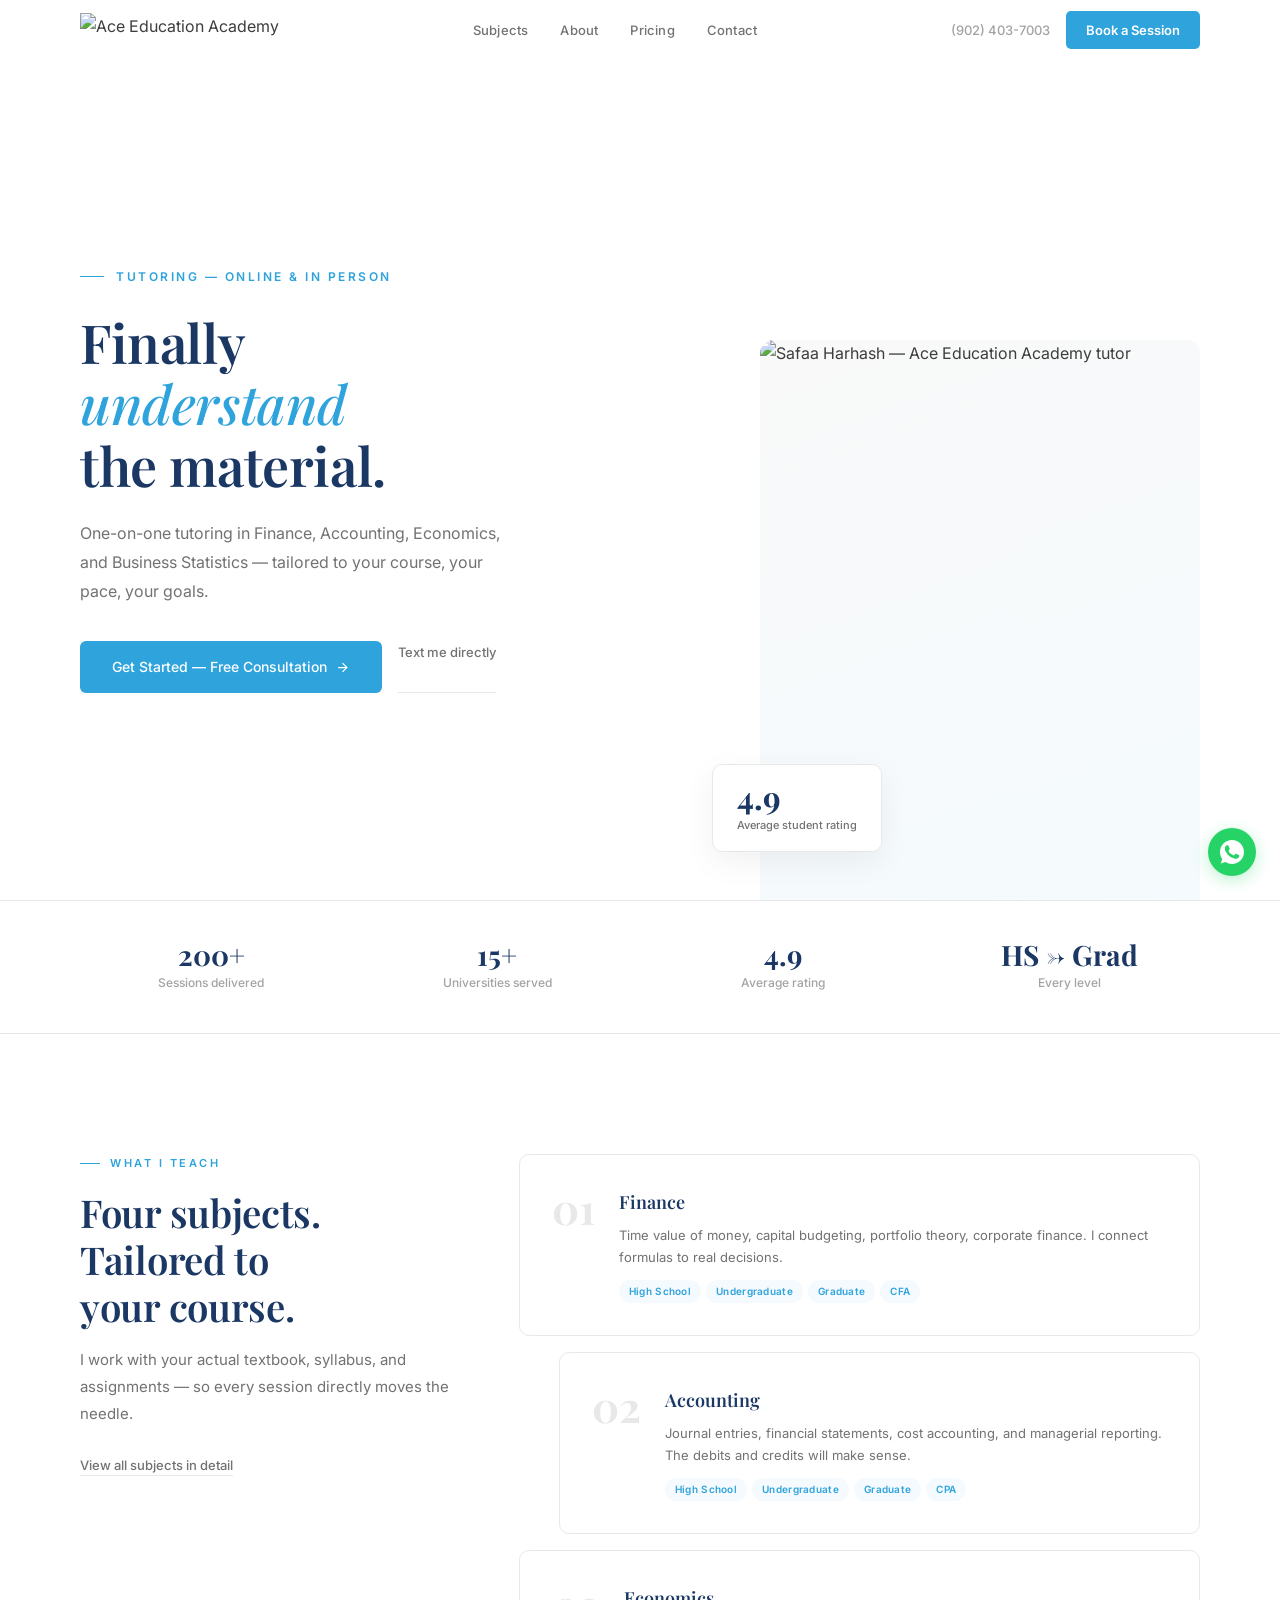
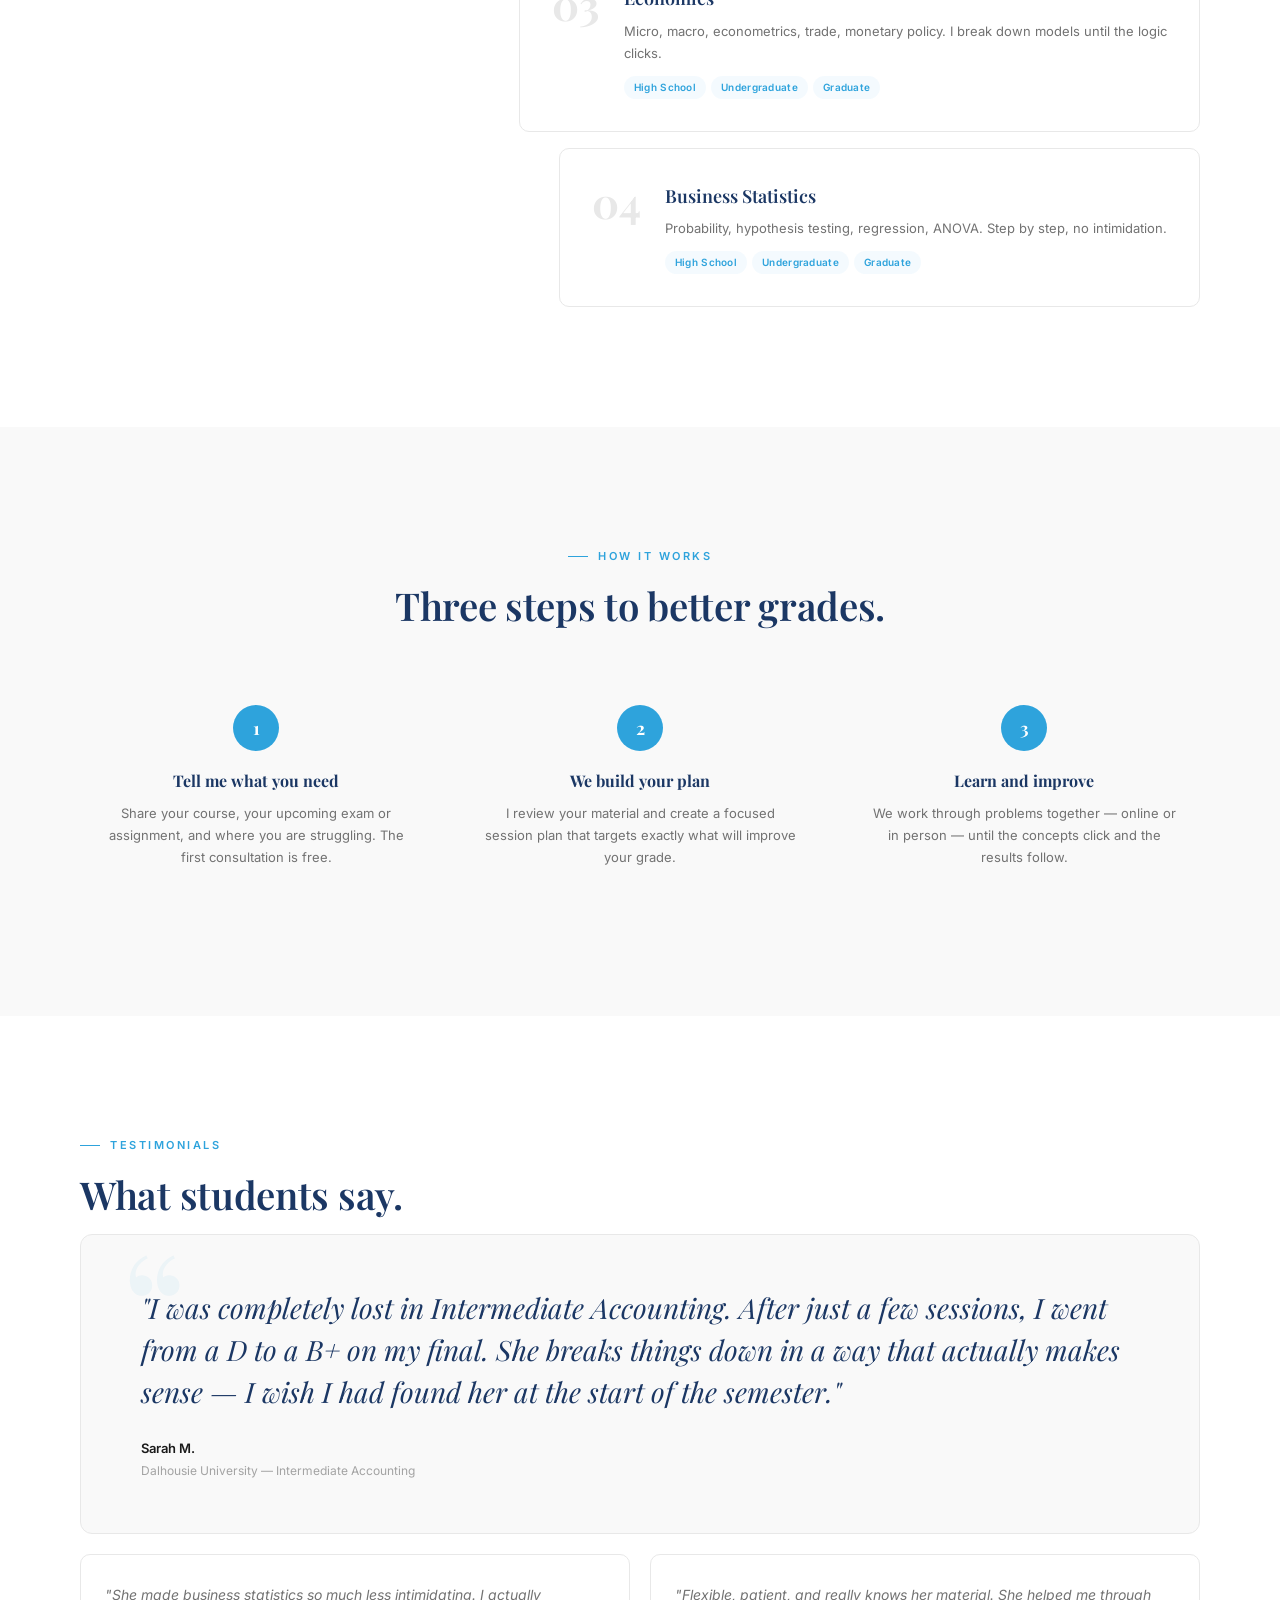
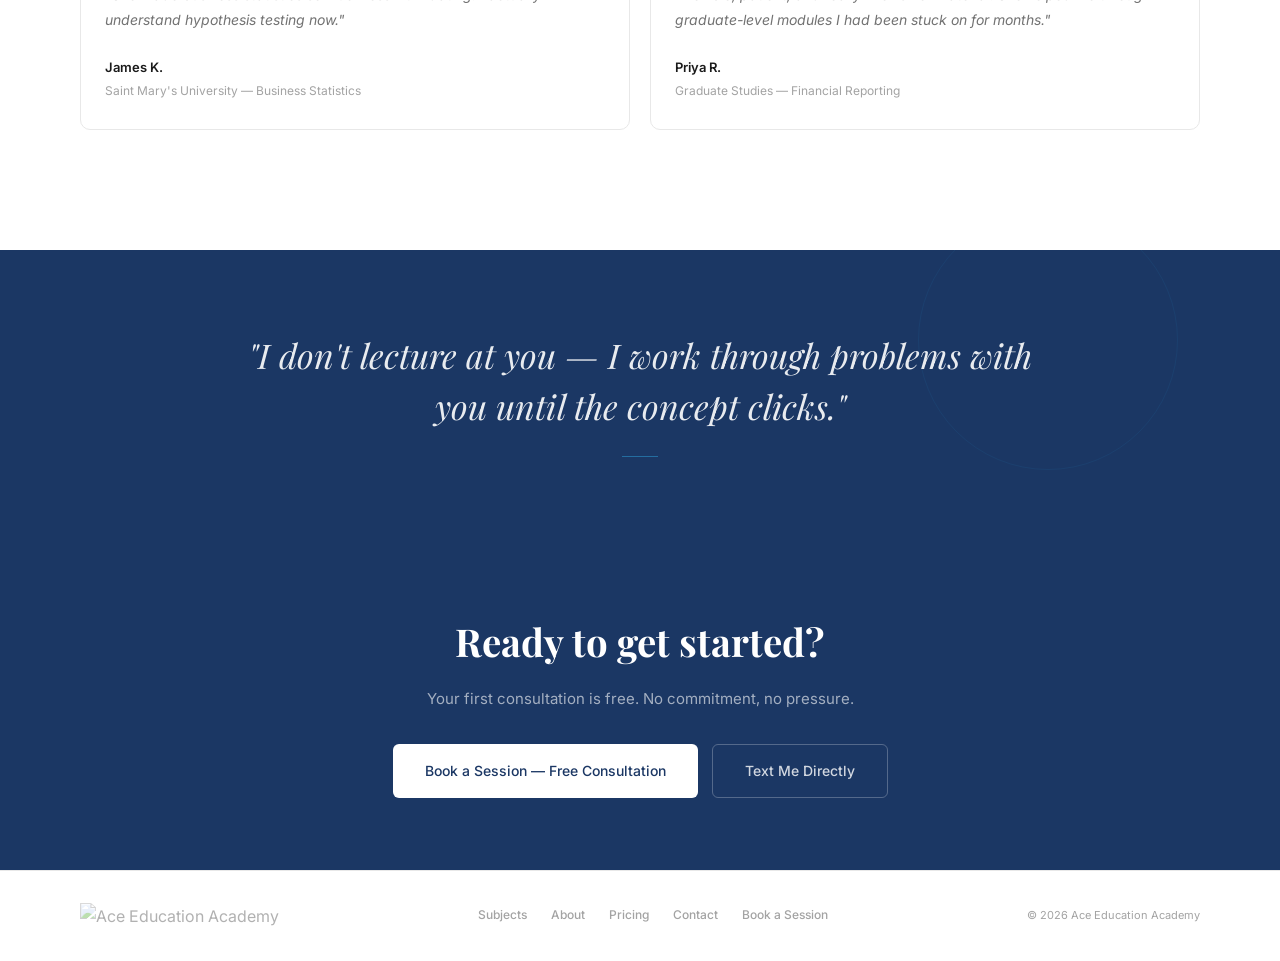
==== commit 9a295d78: "Update index.html" ====
--- a/index.html
+++ b/index.html
@@ -46,7 +46,7 @@
     </div>
   </div>
   <div class="hero-photo rv d2">
-    <img src="https://images.pexels.com/photos/3769021/pexels-photo-3769021.jpeg?auto=compress&cs=tinysrgb&w=1200" alt="Professional tutor ready to help" class="hero-img">
+    <img src="https://res.cloudinary.com/dsh3tzujw/image/upload/f_auto,q_auto,w_900/v1775499586/Safaa_djgggz.png" alt="Safaa Harhash — Ace Education Academy tutor" class="hero-img">
     <div class="hero-float"><div class="hero-float-n">4.9</div><div class="hero-float-t">Average student rating</div></div>
   </div>
 </section>
--- a/style.css
+++ b/style.css
@@ -67,7 +67,7 @@
 .hero-sub{font-size:16px;line-height:1.8;color:var(--muted);max-width:420px;margin-bottom:36px}
 .hero-btns{display:flex;gap:16px;flex-wrap:wrap}
 .hero-photo{position:relative;align-self:end}
-.hero-img{width:100%;height:560px;border-radius:14px 14px 0 0;object-fit:cover;object-position:center 15%;background:var(--sand);border:1px solid var(--line);border-bottom:0}
+.hero-img{width:100%;height:560px;object-fit:contain;object-position:center bottom;background:linear-gradient(160deg,var(--sand) 0%,var(--blue05) 100%);border-radius:14px 14px 0 0;border:none;border-bottom:0}
 .hero-float{position:absolute;bottom:48px;left:-48px;background:#fff;border:1px solid var(--line);border-radius:10px;padding:16px 24px;box-shadow:0 10px 32px rgba(0,0,0,.06);z-index:3}
 .hero-float-n{font-family:var(--serif);font-size:32px;font-weight:700;color:var(--navy);line-height:1}
 .hero-float-t{font-size:11px;color:var(--muted);font-weight:500;margin-top:3px}
@@ -130,7 +130,7 @@
 /* ===================== ABOUT PAGE ===================== */
 .about-pg{display:grid;grid-template-columns:1.1fr 1fr;gap:64px;align-items:start}
 .about-media{position:relative}
-.about-img{width:100%;height:520px;background:var(--sand);border:1px solid var(--line);border-radius:10px;object-fit:cover;position:relative;z-index:2}
+.about-img{width:100%;height:520px;background:linear-gradient(160deg,var(--sand) 0%,var(--blue05) 100%);border:none;border-radius:10px;object-fit:contain;object-position:center center;position:relative;z-index:2}
 .about-accent{position:absolute;bottom:-20px;right:-20px;width:160px;height:180px;background:var(--blue05);border:1px solid rgba(46,163,220,.1);border-radius:8px;z-index:1}
 .about-txt{font-size:15px;color:var(--muted);line-height:1.85;margin-bottom:16px}
 .about-grid{margin-top:32px;display:grid;grid-template-columns:1fr 1fr;gap:12px}
@@ -221,7 +221,7 @@
   .hero-label{justify-content:center}
   .hero-sub{margin:0 auto 32px}
   .hero-btns{justify-content:center}
-  .hero-img{max-width:100%;height:400px;border-radius:10px;border:1px solid var(--line)}
+  .hero-img{max-width:100%;height:420px;border-radius:14px;border:none}
   .hero-float{position:relative;bottom:auto;left:auto;margin:-32px auto 0;text-align:center}
   .trust-in{grid-template-columns:repeat(2,1fr);gap:20px}
   .subjects-h{grid-template-columns:1fr;gap:40px}
@@ -229,7 +229,7 @@
   .sc:nth-child(even){margin-left:0}
   .steps{grid-template-columns:1fr;gap:16px}
   .about-pg{grid-template-columns:1fr;gap:40px}
-  .about-img{height:360px}
+  .about-img{height:400px}
   .about-accent{display:none}
   .subj-pg-grid{grid-template-columns:1fr}
   .pricing-top{grid-template-columns:1fr;gap:16px}
@@ -253,7 +253,7 @@
 }
 @media(max-width:480px){
   .hero-btns{flex-direction:column;align-items:stretch}
-  .hero-img{height:300px}
+  .hero-img{height:340px}
   .cta-band-btns{flex-direction:column;align-items:center}
   .ref{flex-direction:column;text-align:center}
 }
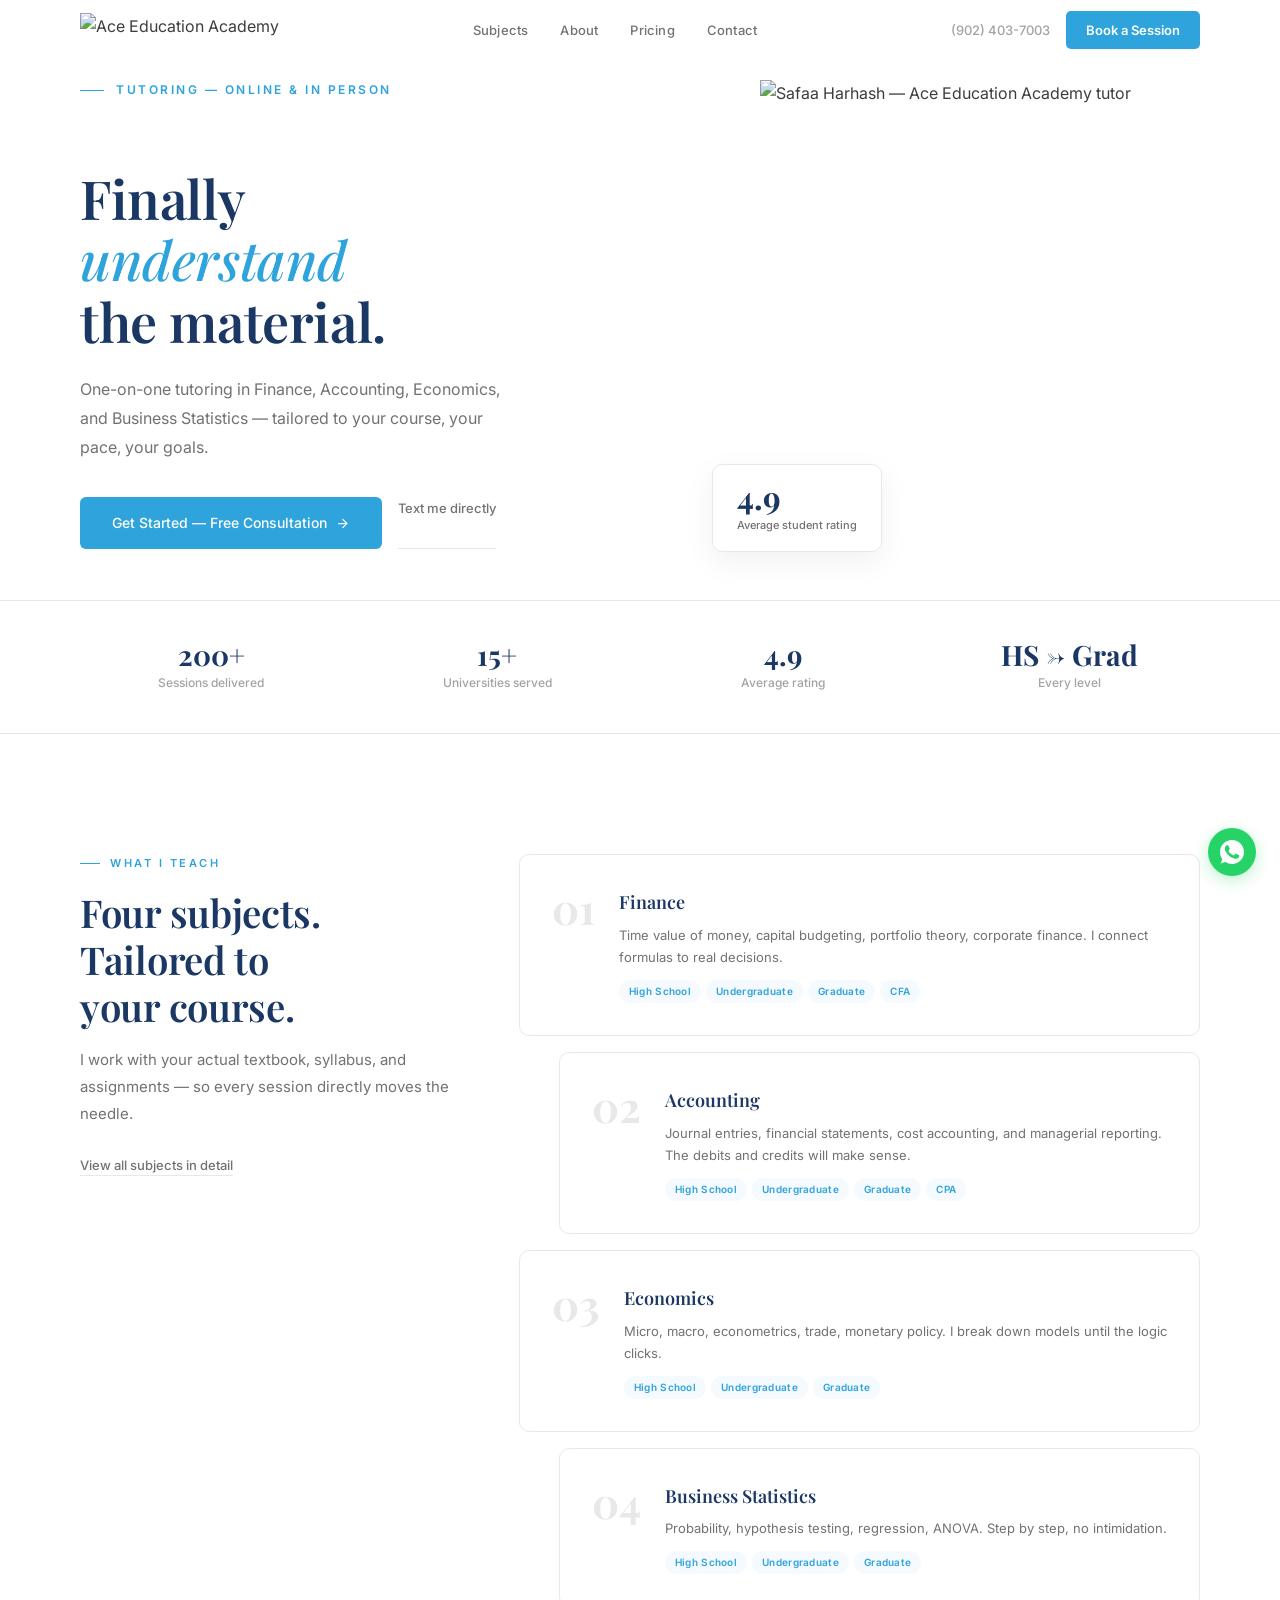
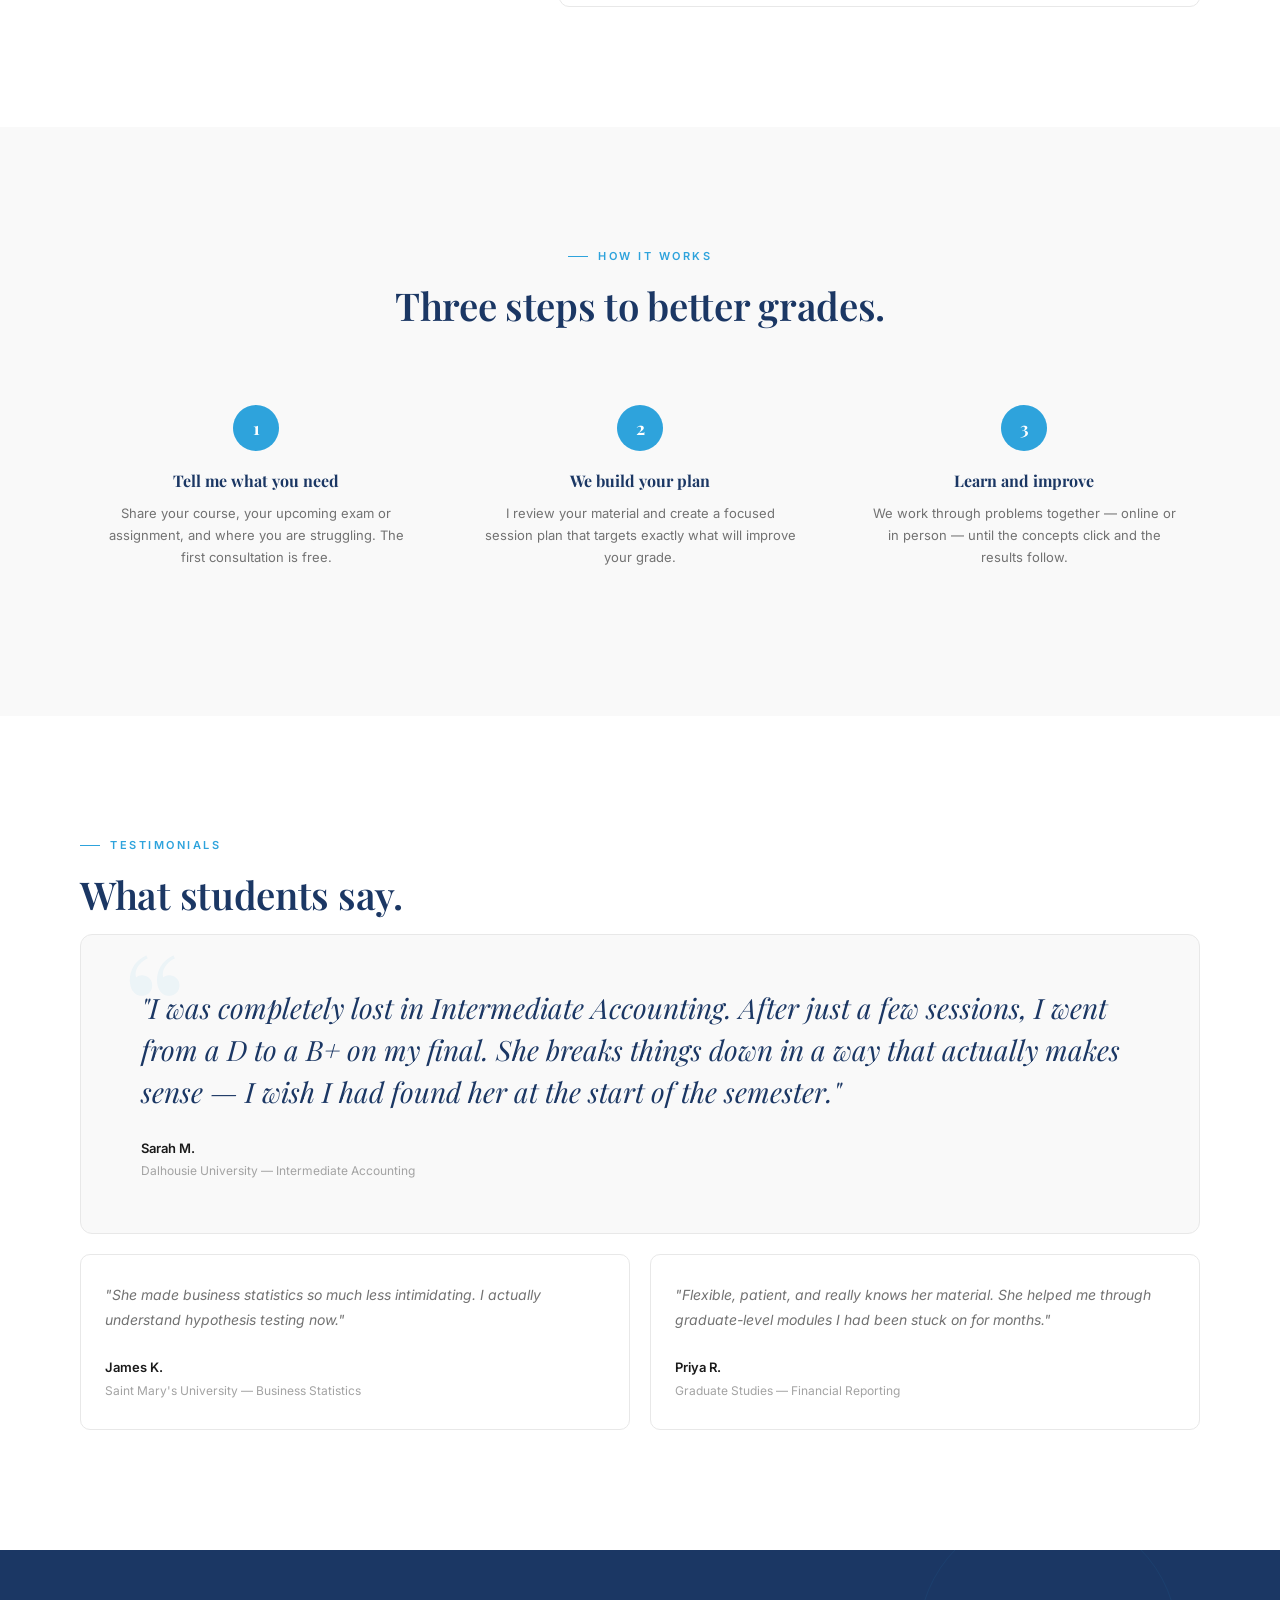
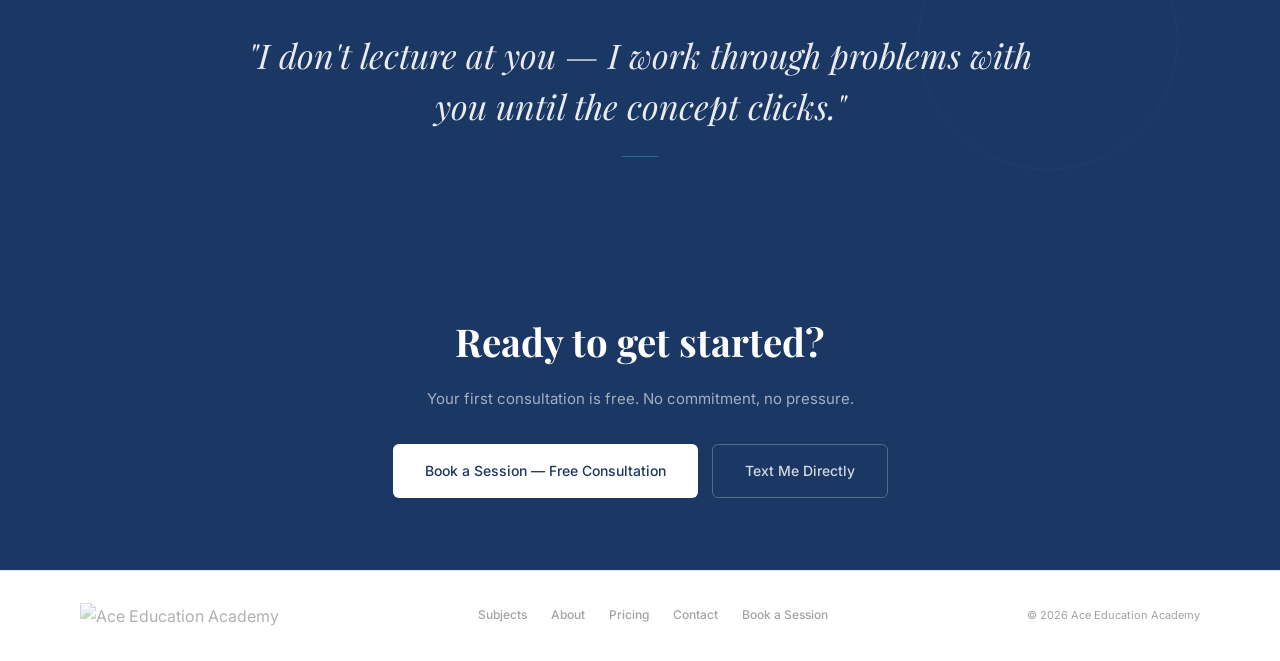
==== commit b179c262: "Update index.html" ====
--- a/index.html
+++ b/index.html
@@ -36,20 +36,23 @@
 
 <!-- HERO -->
 <section class="hero">
-  <div class="hero-content">
-    <div class="hero-label rv">Tutoring — Online &amp; In Person</div>
-    <h1 class="rv d1">Finally<br><em>understand</em><br>the material.</h1>
-    <p class="hero-sub rv d2">One-on-one tutoring in Finance, Accounting, Economics, and Business Statistics — tailored to your course, your pace, your goals.</p>
-    <div class="hero-btns rv d3">
+  <div class="hero-top rv">
+    <div class="hero-label">Tutoring — Online &amp; In Person</div>
+  </div>
+  <div class="hero-photo rv d1">
+    <img src="https://res.cloudinary.com/dsh3tzujw/image/upload/f_auto,q_auto,w_900/v1775499586/Safaa_djgggz.png" alt="Safaa Harhash — Ace Education Academy tutor" class="hero-img">
+    <div class="hero-float"><div class="hero-float-n">4.9</div><div class="hero-float-t">Average student rating</div></div>
+  </div>
+  <div class="hero-content rv d2">
+    <h1>Finally<br><em>understand</em><br>the material.</h1>
+    <p class="hero-sub">One-on-one tutoring in Finance, Accounting, Economics, and Business Statistics — tailored to your course, your pace, your goals.</p>
+    <div class="hero-btns">
       <a href="booking.html" class="btn btn-p">Get Started — Free Consultation <svg viewBox="0 0 24 24" fill="none" stroke="currentColor" stroke-width="2"><path d="M5 12h14M12 5l7 7-7 7"/></svg></a>
       <a href="sms:+19024037003" class="link-s">Text me directly</a>
     </div>
   </div>
-  <div class="hero-photo rv d2">
-    <img src="https://res.cloudinary.com/dsh3tzujw/image/upload/f_auto,q_auto,w_900/v1775499586/Safaa_djgggz.png" alt="Safaa Harhash — Ace Education Academy tutor" class="hero-img">
-    <div class="hero-float"><div class="hero-float-n">4.9</div><div class="hero-float-t">Average student rating</div></div>
-  </div>
 </section>
+
 
 <!-- TRUST -->
 <div class="trust">
--- a/style.css
+++ b/style.css
@@ -58,19 +58,22 @@
 .mob a:last-child{border:0;color:var(--blue);font-weight:600}
 
 /* ===================== HERO ===================== */
-.hero{max-width:1200px;margin:0 auto;padding:60px 40px 0;display:grid;grid-template-columns:1fr 440px;gap:48px;align-items:center;min-height:100vh}
-.hero-content{padding:20px 0}
-.hero-label{font-size:12px;font-weight:600;letter-spacing:2.5px;text-transform:uppercase;color:var(--blue);margin-bottom:24px;display:flex;align-items:center;gap:12px}
+.hero{max-width:1200px;margin:0 auto;padding:80px 40px 0;display:grid;grid-template-columns:1fr 440px;grid-template-rows:auto 1fr;gap:0 48px;align-items:center;min-height:0}
+.hero-top{grid-column:1;grid-row:1;padding-bottom:16px}
+.hero-content{grid-column:1;grid-row:2;padding:0}
+.hero-photo{grid-column:2;grid-row:1 / 3;position:relative;align-self:center}
+.hero-label{font-size:12px;font-weight:600;letter-spacing:2.5px;text-transform:uppercase;color:var(--blue);margin-bottom:0;display:flex;align-items:center;gap:12px}
 .hero-label::before{content:'';width:24px;height:1px;background:var(--blue)}
 .hero h1{font-family:var(--serif);font-size:clamp(34px,4.2vw,56px);font-weight:600;line-height:1.14;color:var(--navy);margin-bottom:24px;letter-spacing:-.4px}
 .hero h1 em{font-style:italic;color:var(--blue);font-weight:500}
 .hero-sub{font-size:16px;line-height:1.8;color:var(--muted);max-width:420px;margin-bottom:36px}
 .hero-btns{display:flex;gap:16px;flex-wrap:wrap}
-.hero-photo{position:relative;align-self:end}
-.hero-img{width:100%;height:560px;object-fit:contain;object-position:center bottom;background:linear-gradient(160deg,var(--sand) 0%,var(--blue05) 100%);border-radius:14px 14px 0 0;border:none;border-bottom:0}
+.hero-img{width:100%;height:520px;object-fit:contain;object-position:center center;background:transparent;border-radius:0;border:none}
 .hero-float{position:absolute;bottom:48px;left:-48px;background:#fff;border:1px solid var(--line);border-radius:10px;padding:16px 24px;box-shadow:0 10px 32px rgba(0,0,0,.06);z-index:3}
 .hero-float-n{font-family:var(--serif);font-size:32px;font-weight:700;color:var(--navy);line-height:1}
 .hero-float-t{font-size:11px;color:var(--muted);font-weight:500;margin-top:3px}
+
+
 
 /* ===================== TRUST ===================== */
 .trust{border-top:1px solid var(--line);border-bottom:1px solid var(--line);padding:40px 0}
@@ -130,7 +133,7 @@
 /* ===================== ABOUT PAGE ===================== */
 .about-pg{display:grid;grid-template-columns:1.1fr 1fr;gap:64px;align-items:start}
 .about-media{position:relative}
-.about-img{width:100%;height:520px;background:linear-gradient(160deg,var(--sand) 0%,var(--blue05) 100%);border:none;border-radius:10px;object-fit:contain;object-position:center center;position:relative;z-index:2}
+.about-img{width:100%;height:520px;background:transparent;border:none;border-radius:10px;object-fit:contain;object-position:center center;position:relative;z-index:2}
 .about-accent{position:absolute;bottom:-20px;right:-20px;width:160px;height:180px;background:var(--blue05);border:1px solid rgba(46,163,220,.1);border-radius:8px;z-index:1}
 .about-txt{font-size:15px;color:var(--muted);line-height:1.85;margin-bottom:16px}
 .about-grid{margin-top:32px;display:grid;grid-template-columns:1fr 1fr;gap:12px}
@@ -215,14 +218,15 @@
 
 /* ===================== RESPONSIVE ===================== */
 @media(max-width:1024px){
-  .hero{grid-template-columns:1fr;min-height:auto;padding:80px 40px 0;gap:32px}
-  .hero-content{order:1;text-align:center;padding:0}
-  .hero-photo{order:2}
+  .hero{grid-template-columns:1fr;grid-template-rows:auto auto auto;gap:0;padding:80px 40px 0;text-align:center}
+  .hero-top{grid-column:1;grid-row:1;order:1;padding-bottom:20px}
+  .hero-photo{grid-column:1;grid-row:2;order:2;margin-bottom:24px}
+  .hero-content{grid-column:1;grid-row:3;order:3}
   .hero-label{justify-content:center}
   .hero-sub{margin:0 auto 32px}
   .hero-btns{justify-content:center}
-  .hero-img{max-width:100%;height:420px;border-radius:14px;border:none}
-  .hero-float{position:relative;bottom:auto;left:auto;margin:-32px auto 0;text-align:center}
+  .hero-img{max-width:100%;height:360px;border-radius:0;border:none}
+  .hero-float{position:relative;bottom:auto;left:auto;margin:-24px auto 0;text-align:center}
   .trust-in{grid-template-columns:repeat(2,1fr);gap:20px}
   .subjects-h{grid-template-columns:1fr;gap:40px}
   .subjects-intro{position:static}
@@ -239,6 +243,8 @@
   .contact-grid{grid-template-columns:1fr 1fr}
   .qr-grid{grid-template-columns:1fr 1fr}
 }
+
+
 @media(max-width:768px){
   .nav-mid,.nav-tel{display:none}
   .ham{display:block}
@@ -253,7 +259,8 @@
 }
 @media(max-width:480px){
   .hero-btns{flex-direction:column;align-items:stretch}
-  .hero-img{height:340px}
+  .hero-img{height:300px}
   .cta-band-btns{flex-direction:column;align-items:center}
   .ref{flex-direction:column;text-align:center}
 }
+
